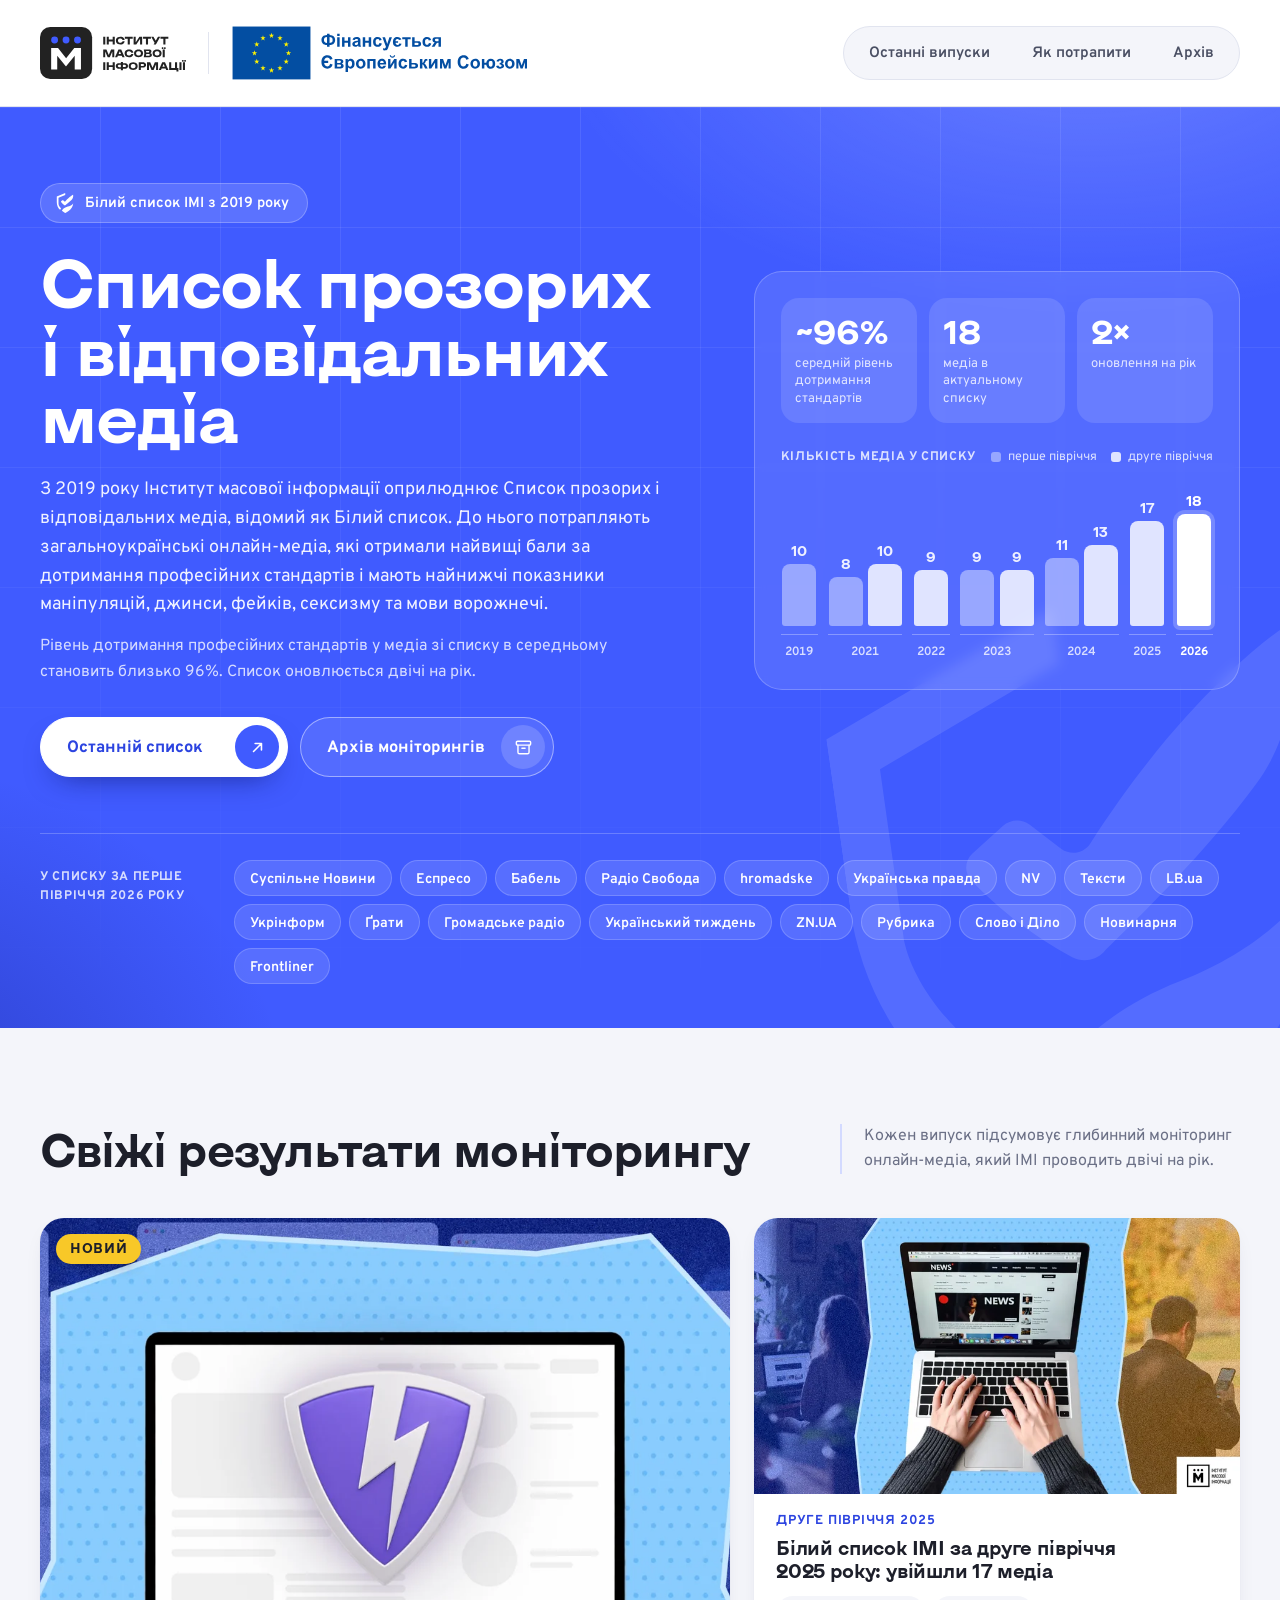
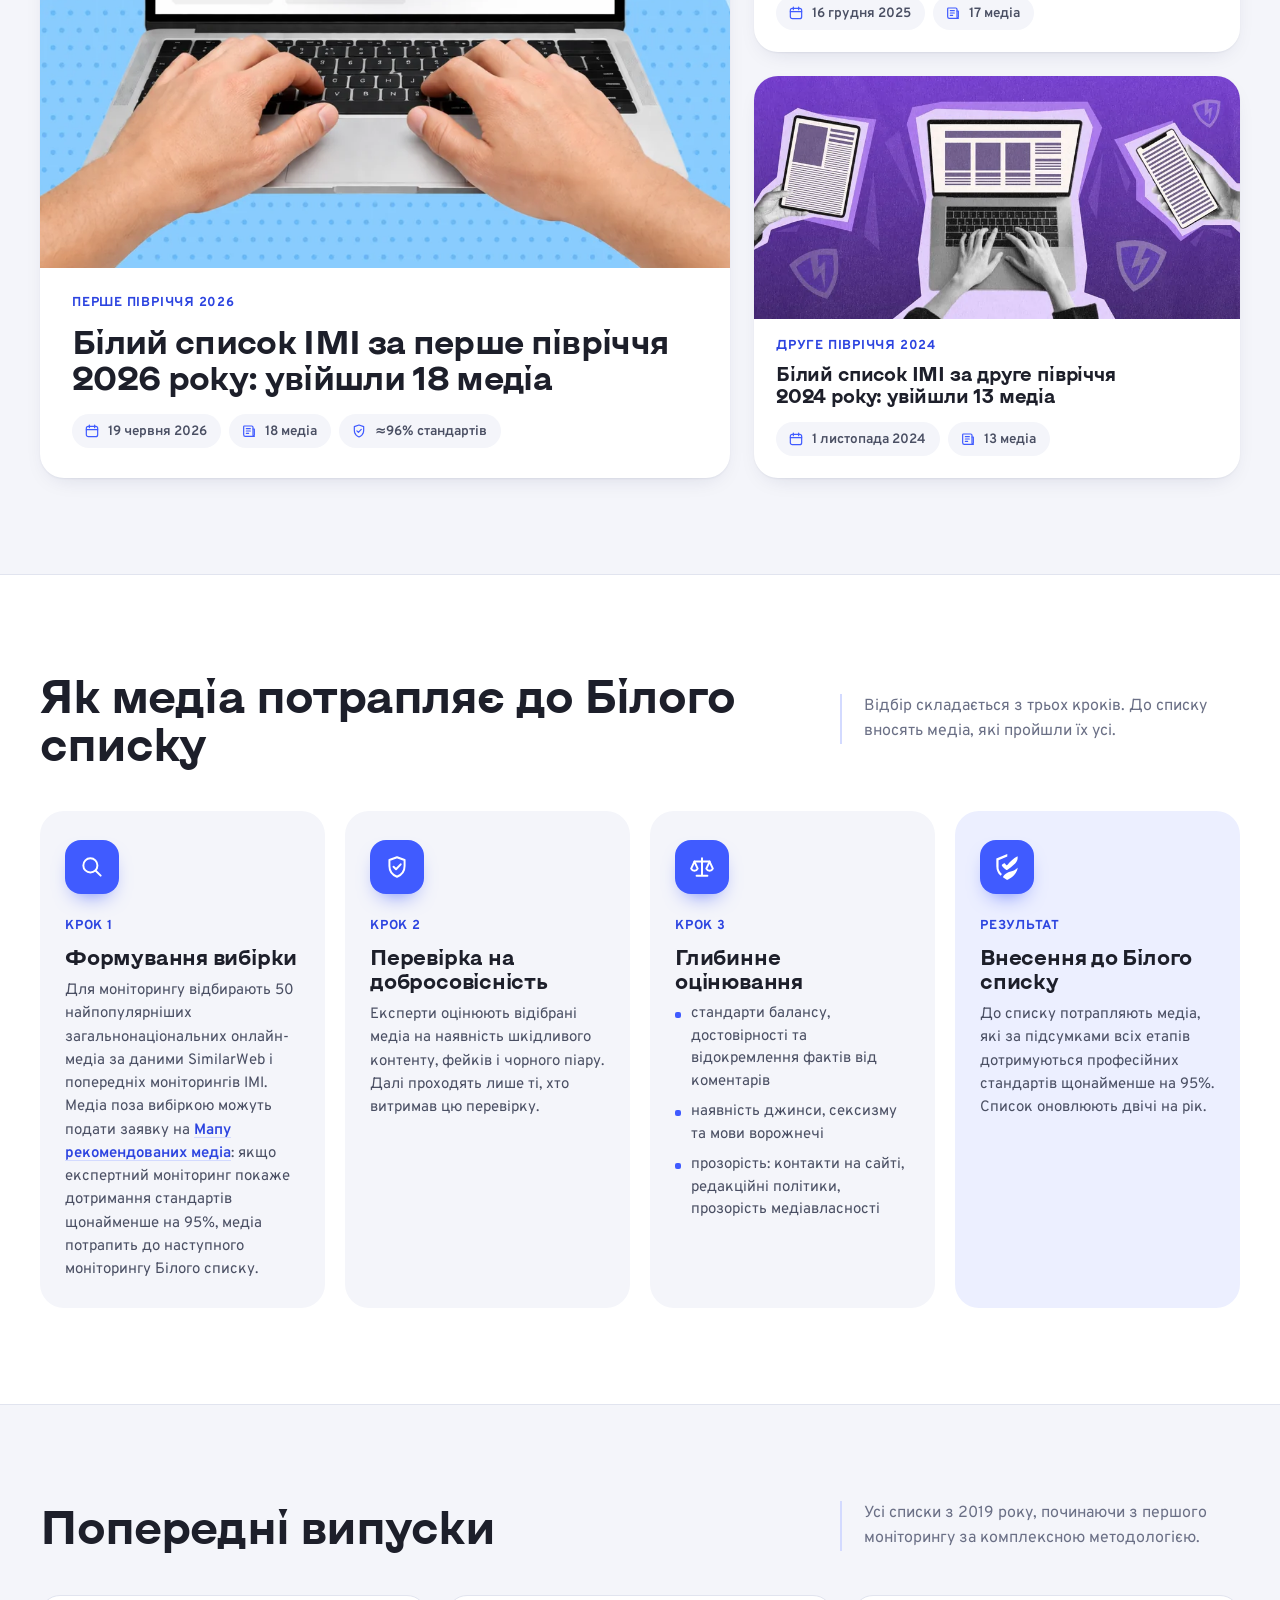
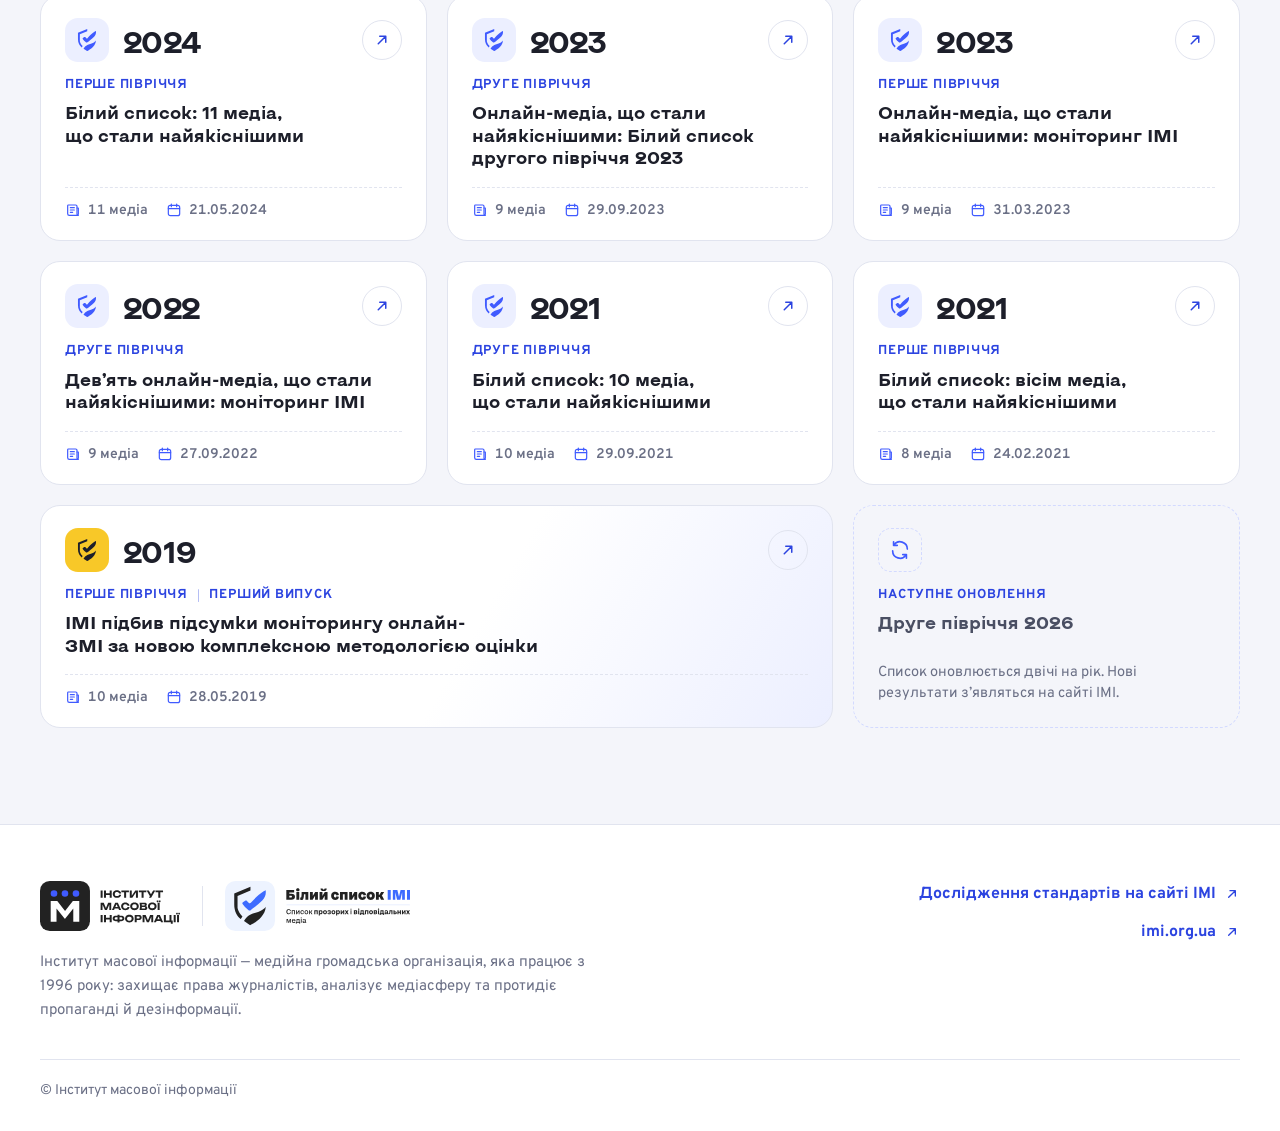
==== index.html @ 8622b0b2 "Розділ «Як медіа потрапляє до Білого списку»: три кроки й внесення до списку, як у статті ІМІ Co-Aut" ====
<!doctype html>
<html lang="uk">
<head>
<meta charset="utf-8">
<meta name="viewport" content="width=device-width, initial-scale=1">
<title>Білий список ІМІ — Список прозорих і відповідальних медіа</title>
<meta name="description" content="Білий список Інституту масової інформації: загальноукраїнські онлайн-медіа з найвищим рівнем дотримання професійних стандартів. Оновлюється двічі на рік, з 2019 року.">
<meta property="og:title" content="Білий список ІМІ — Список прозорих і відповідальних медіа">
<meta property="og:description" content="Онлайн-медіа з найвищим рівнем дотримання професійних стандартів за моніторингами ІМІ. Архів усіх випусків з 2019 року.">
<meta property="og:image" content="https://tomasmikkelson-arch.github.io/white/assets/og-image.jpg?v=3">
<meta property="og:image:width" content="2400">
<meta property="og:image:height" content="1260">
<meta property="og:image:alt" content="Білий список ІМІ — Список прозорих і відповідальних медіа">
<meta property="og:type" content="website">
<meta property="og:url" content="https://tomasmikkelson-arch.github.io/white/">
<meta property="og:site_name" content="Інститут масової інформації">
<meta property="og:locale" content="uk_UA">
<meta name="twitter:card" content="summary_large_image">
<meta name="twitter:image" content="https://tomasmikkelson-arch.github.io/white/assets/og-image.jpg?v=3">
<meta name="theme-color" content="#405BFF">
<link rel="icon" href="assets/wl-icon.svg" type="image/svg+xml">
<link rel="apple-touch-icon" href="assets/apple-touch-icon.png">
<link rel="preload" href="assets/fonts/KyivTypeSans-Bold.woff2" as="font" type="font/woff2" crossorigin>
<link rel="stylesheet" href="assets/style.css?v=202611142150">
</head>
<body>

<!-- ───────── іконки ───────── -->
<svg width="0" height="0" style="position:absolute" aria-hidden="true">
  <symbol id="i-arrow" viewBox="0 0 24 24"><path d="M7 17 17 7M9 7h8v8" fill="none" stroke="currentColor" stroke-width="2" stroke-linecap="round" stroke-linejoin="round"/></symbol>
  <symbol id="i-cal" viewBox="0 0 24 24"><g fill="none" stroke="currentColor" stroke-width="1.8" stroke-linecap="round" stroke-linejoin="round"><rect x="3.5" y="5" width="17" height="15.5" rx="3"/><path d="M3.5 10h17M8 3v4M16 3v4"/></g></symbol>
  <symbol id="i-media" viewBox="0 0 24 24"><g fill="none" stroke="currentColor" stroke-width="1.8" stroke-linecap="round" stroke-linejoin="round"><path d="M5 4.5h11a2 2 0 0 1 2 2V18a2 2 0 0 0 2 2H6.5A2.5 2.5 0 0 1 4 17.5V5.5a1 1 0 0 1 1-1Z"/><path d="M18 9h2v9a2 2 0 0 1-2 2M8 8.5h6M8 12h6M8 15.5h3.5"/></g></symbol>
  <symbol id="i-check" viewBox="0 0 24 24"><g fill="none" stroke="currentColor" stroke-width="1.8" stroke-linecap="round" stroke-linejoin="round"><path d="M12 3 5 5.5V11c0 4.6 2.9 8.3 7 10 4.1-1.7 7-5.4 7-10V5.5L12 3Z"/><path d="m8.8 11.8 2.3 2.3 4.3-4.6"/></g></symbol>
  <symbol id="i-search" viewBox="0 0 24 24"><g fill="none" stroke="currentColor" stroke-width="1.8" stroke-linecap="round" stroke-linejoin="round"><circle cx="10.5" cy="10.5" r="6.5"/><path d="m20 20-4.8-4.8"/></g></symbol>
  <symbol id="i-scale" viewBox="0 0 24 24"><g fill="none" stroke="currentColor" stroke-width="1.8" stroke-linecap="round" stroke-linejoin="round"><path d="M12 4v16M7 20h10M5 7h14M12 4.5 12 7"/><path d="m5 7-3 6.5a3.3 3.3 0 0 0 6 0L5 7ZM19 7l-3 6.5a3.3 3.3 0 0 0 6 0L19 7Z"/></g></symbol>
  <symbol id="i-eye" viewBox="0 0 24 24"><g fill="none" stroke="currentColor" stroke-width="1.8" stroke-linecap="round" stroke-linejoin="round"><path d="M2.5 12S6 5.5 12 5.5 21.5 12 21.5 12 18 18.5 12 18.5 2.5 12 2.5 12Z"/><circle cx="12" cy="12" r="3"/></g></symbol>
  <symbol id="i-refresh" viewBox="0 0 24 24"><g fill="none" stroke="currentColor" stroke-width="1.8" stroke-linecap="round" stroke-linejoin="round"><path d="M20 11a8 8 0 0 0-14.6-4.5M4 13a8 8 0 0 0 14.6 4.5"/><path d="M5 3v4h4M19 21v-4h-4"/></g></symbol>
  <symbol id="i-archive" viewBox="0 0 24 24"><g fill="none" stroke="currentColor" stroke-width="1.8" stroke-linecap="round" stroke-linejoin="round"><rect x="3" y="4" width="18" height="5" rx="1.5"/><path d="M5 9v9a2 2 0 0 0 2 2h10a2 2 0 0 0 2-2V9M10 13h4"/></g></symbol>
  <symbol id="i-wl" viewBox="-51.5 0 575.16 575.16"><g fill="currentColor"><path d="M242.4,0v56.11L49.32,136.44v167.97s-4.23,62.01,73.28,139.52l-24.66,36.64s-39.64-17.44-71.05-85.61C8.75,355.55,0,312.48,0,269.1V99.35L242.4,0Z"/><path d="M472.11,299.47s-40.16,62.71-153.61,89.49c-113.45,26.78-157.98,93.87-172.07,124.17l91.3,62.03s218.88-88.96,234.38-275.69Z"/><path d="M469.57,52.41s-101.96,47.91-221.41,187.18c-7.58,8.84-21.07,9.43-29.53,1.43l-28.35-28.8c-7.29-6.89-18.38-7.79-26.69-2.17l-34.06,22.99c-8.72,5.9-10.98,17.81-4.99,26.46,16.35,23.62,50.11,62.16,89.74,90.55,9.59,6.87,22.56,6.65,31.95-.5,32.81-24.95,112.78-81.66,175.76-146.49,37.45-38.55,56.06-92.11,48.41-145.3-.25-1.77-.53-3.55-.84-5.35Z"/></g></symbol>
  <symbol id="i-flag" viewBox="0 0 24 24"><g fill="none" stroke="currentColor" stroke-width="1.8" stroke-linecap="round" stroke-linejoin="round"><path d="M6.5 20.5v-17M6.5 3.5h11l-2.5 4.25 2.5 4.25h-11"/></g></symbol>
</svg>

<!-- ───────── шапка ───────── -->
<header class="topbar">
  <div class="wrap topbar__in">
    <div class="brand-row">
      <a class="brand" href="https://imi.org.ua/" target="_blank" rel="noopener">
        <img class="logo-imi" src="assets/imi-logo.svg" alt="Інститут масової інформації" width="141" height="50">
      </a>
      <span class="brand__sep" aria-hidden="true"></span>
      <img class="logo-eu" src="assets/eu-logo.svg" alt="Фінансується Європейським Союзом" width="296" height="55">
    </div>
    <nav class="topnav" aria-label="Розділи">
      <span class="topnav__pill" aria-hidden="true"></span>
      <a href="#latest"><span>Останні випуски</span></a>
      <a href="#method"><span>Як потрапити</span></a>
      <a href="#archive"><span>Архів</span></a>
    </nav>
  </div>
</header>

<main>

<!-- ───────── перший екран ───────── -->
<section class="hero">
  <img class="hero__mark" src="assets/wl-mark-white.svg" alt="" aria-hidden="true" width="472" height="575">
  <div class="hero__grid" aria-hidden="true"></div>

  <div class="wrap hero__in">
    <div class="hero__text">
      <p class="eyebrow"><svg><use href="#i-wl"/></svg><span>Білий список ІМІ з 2019 року</span></p>
      <h1>Список прозорих і&nbsp;відповідальних медіа</h1>
      <p class="hero__lead">З 2019 року Інститут масової інформації оприлюднює Список прозорих і відповідальних медіа, відомий як Білий список. До нього потрапляють загальноукраїнські онлайн-медіа, які отримали найвищі бали за дотримання професійних стандартів і мають найнижчі показники маніпуляцій, джинси, фейків, сексизму та мови ворожнечі.</p>
      <p class="hero__lead hero__lead--sm">Рівень дотримання професійних стандартів у медіа зі списку в середньому становить близько 96%. Список оновлюється двічі на рік.</p>
      <div class="hero__cta">
        <a class="btn btn--light" href="#latest"><span>Останній список</span><i class="btn__ico"><svg><use href="#i-arrow"/></svg></i></a>
        <a class="btn btn--ghost" href="#archive"><span>Архів моніторингів</span><i class="btn__ico"><svg><use href="#i-archive"/></svg></i></a>
      </div>
    </div>

    <aside class="stats" aria-label="Білий список у цифрах">
      <div class="stats__row">
        <div class="stat"><b>~96%</b><span>середній рівень дотримання стандартів</span></div>
        <div class="stat"><b>18</b><span>медіа в актуальному списку</span></div>
        <div class="stat"><b>2×</b><span>оновлення на рік</span></div>
      </div>
      <div class="chart">
        <div class="chart__head">
          <p class="chart__cap">Кількість медіа у списку</p>
          <ul class="legend"><li><i class="sw sw--h1"></i>перше півріччя</li><li><i class="sw sw--h2"></i>друге півріччя</li></ul>
        </div>
        <ol class="years">
          <li style="--n:1"><div class="yr__bars"><span class="bar bar--h1" style="--v:10" tabindex="0" aria-label="Перше півріччя 2019: 10 медіа"><b>10</b><i></i><em class="tip">Перше півріччя 2019</em></span></div><span class="yr__l">2019</span></li>
          <li style="--n:2"><div class="yr__bars"><span class="bar bar--h1" style="--v:8" tabindex="0" aria-label="Перше півріччя 2021: 8 медіа"><b>8</b><i></i><em class="tip">Перше півріччя 2021</em></span><span class="bar bar--h2" style="--v:10" tabindex="0" aria-label="Друге півріччя 2021: 10 медіа"><b>10</b><i></i><em class="tip">Друге півріччя 2021</em></span></div><span class="yr__l">2021</span></li>
          <li style="--n:1"><div class="yr__bars"><span class="bar bar--h2" style="--v:9" tabindex="0" aria-label="Друге півріччя 2022: 9 медіа"><b>9</b><i></i><em class="tip">Друге півріччя 2022</em></span></div><span class="yr__l">2022</span></li>
          <li style="--n:2"><div class="yr__bars"><span class="bar bar--h1" style="--v:9" tabindex="0" aria-label="Перше півріччя 2023: 9 медіа"><b>9</b><i></i><em class="tip">Перше півріччя 2023</em></span><span class="bar bar--h2" style="--v:9" tabindex="0" aria-label="Друге півріччя 2023: 9 медіа"><b>9</b><i></i><em class="tip">Друге півріччя 2023</em></span></div><span class="yr__l">2023</span></li>
          <li style="--n:2"><div class="yr__bars"><span class="bar bar--h1" style="--v:11" tabindex="0" aria-label="Перше півріччя 2024: 11 медіа"><b>11</b><i></i><em class="tip">Перше півріччя 2024</em></span><span class="bar bar--h2" style="--v:13" tabindex="0" aria-label="Друге півріччя 2024: 13 медіа"><b>13</b><i></i><em class="tip">Друге півріччя 2024</em></span></div><span class="yr__l">2024</span></li>
          <li style="--n:1"><div class="yr__bars"><span class="bar bar--h2" style="--v:17" tabindex="0" aria-label="Друге півріччя 2025: 17 медіа"><b>17</b><i></i><em class="tip">Друге півріччя 2025</em></span></div><span class="yr__l">2025</span></li>
          <li style="--n:1"><div class="yr__bars"><span class="bar bar--h1 is-now" style="--v:18" tabindex="0" aria-label="Перше півріччя 2026: 18 медіа"><b>18</b><i></i><em class="tip">Перше півріччя 2026</em></span></div><span class="yr__l">2026</span></li>
        </ol>
      </div>
    </aside>
  </div>

  <div class="wrap">
    <div class="roster">
      <p class="roster__cap">У списку за перше півріччя 2026 року</p>
      <ul class="roster__list">
        <li>Суспільне Новини</li><li>Еспресо</li><li>Бабель</li><li>Радіо Свобода</li><li>hromadske</li><li>Українська правда</li><li>NV</li><li>Тексти</li><li>LB.ua</li><li>Укрінформ</li><li>Ґрати</li><li>Громадське радіо</li><li>Український тиждень</li><li>ZN.UA</li><li>Рубрика</li><li>Слово і Діло</li><li>Новинарня</li><li>Frontliner</li>
      </ul>
    </div>
  </div>
</section>

<!-- ───────── останні випуски ───────── -->
<section class="section" id="latest">
  <div class="wrap">
    <div class="sec-head">
      <h2>Свіжі результати моніторингу</h2>
      <p class="sec-head__note">Кожен випуск підсумовує глибинний моніторинг онлайн-медіа, який ІМІ проводить двічі на рік.</p>
    </div>

    <div class="featured">
      <!-- головна картка -->
      <article class="card card--xl reveal">
        <a class="card__cover" href="https://imi.org.ua/monitorings/bilyj-spysok-imi-za-pershe-pivrichchya-2026-roku-uvijshly-18-media" target="_blank" rel="noopener" tabindex="-1" aria-hidden="true">
          <img src="assets/img/cover-2026-1.webp" srcset="assets/img/cover-2026-1-800.webp 800w, assets/img/cover-2026-1.webp 1600w, assets/img/cover-2026-1-2560.webp 2560w" sizes="(max-width: 900px) 100vw, 1020px" alt="" width="1600" height="908" fetchpriority="high">
          <span class="badge badge--new">Новий</span>
          <span class="card__go"><svg><use href="#i-arrow"/></svg></span>
        </a>
        <div class="card__body">
          <p class="card__period">Перше півріччя 2026</p>
          <h3 class="card__title"><a href="https://imi.org.ua/monitorings/bilyj-spysok-imi-za-pershe-pivrichchya-2026-roku-uvijshly-18-media" target="_blank" rel="noopener">Білий список ІМІ за перше півріччя 2026 року: увійшли 18 медіа</a></h3>
          <ul class="meta">
            <li><svg><use href="#i-cal"/></svg><span>19 червня 2026</span></li>
            <li><svg><use href="#i-media"/></svg><span>18 медіа</span></li>
            <li><svg><use href="#i-check"/></svg><span>≈96% стандартів</span></li>
          </ul>
        </div>
      </article>

      <div class="featured__side">
        <article class="card card--md reveal">
          <a class="card__cover" href="https://imi.org.ua/monitorings/bilyj-spysok-imi-za-druge-pivrichchya-2025-roku-uvijshly-17-media" target="_blank" rel="noopener" tabindex="-1" aria-hidden="true">
            <img src="assets/img/cover-2025-2-800.webp" srcset="assets/img/cover-2025-2-800.webp 800w, assets/img/cover-2025-2.webp 1600w" sizes="(max-width: 900px) 100vw, 480px" alt="" width="800" height="454" loading="lazy">
            <span class="card__go"><svg><use href="#i-arrow"/></svg></span>
          </a>
          <div class="card__body">
            <p class="card__period">Друге півріччя 2025</p>
            <h3 class="card__title"><a href="https://imi.org.ua/monitorings/bilyj-spysok-imi-za-druge-pivrichchya-2025-roku-uvijshly-17-media" target="_blank" rel="noopener">Білий список ІМІ за друге півріччя 2025 року: увійшли 17 медіа</a></h3>
            <ul class="meta">
              <li><svg><use href="#i-cal"/></svg><span>16 грудня 2025</span></li>
              <li><svg><use href="#i-media"/></svg><span>17 медіа</span></li>
            </ul>
          </div>
        </article>

        <article class="card card--md reveal">
          <a class="card__cover" href="https://imi.org.ua/monitorings/bilyj-spysok-imi-za-druge-pivrichchya-2024-roku-uvishly-13-media-i64640" target="_blank" rel="noopener" tabindex="-1" aria-hidden="true">
            <img src="assets/img/cover-2024-2-800.webp" srcset="assets/img/cover-2024-2-800.webp 800w, assets/img/cover-2024-2.webp 1400w" sizes="(max-width: 900px) 100vw, 480px" alt="" width="800" height="400" loading="lazy">
            <span class="card__go"><svg><use href="#i-arrow"/></svg></span>
          </a>
          <div class="card__body">
            <p class="card__period">Друге півріччя 2024</p>
            <h3 class="card__title"><a href="https://imi.org.ua/monitorings/bilyj-spysok-imi-za-druge-pivrichchya-2024-roku-uvishly-13-media-i64640" target="_blank" rel="noopener">Білий список ІМІ за друге півріччя 2024 року: увійшли 13 медіа</a></h3>
            <ul class="meta">
              <li><svg><use href="#i-cal"/></svg><span>1 листопада 2024</span></li>
              <li><svg><use href="#i-media"/></svg><span>13 медіа</span></li>
            </ul>
          </div>
        </article>
      </div>
    </div>
  </div>
</section>

<!-- ───────── методологія ───────── -->
<section class="section section--tint" id="method">
  <div class="wrap">
    <div class="sec-head">
      <h2>Як медіа потрапляє до Білого списку</h2>
      <p class="sec-head__note">Відбір складається з трьох кроків. До списку вносять медіа, які пройшли їх усі.</p>
    </div>
    <div class="steps">
      <div class="step reveal">
        <span class="step__ico"><svg><use href="#i-search"/></svg></span>
        <p class="step__n">Крок 1</p>
        <h3>Формування вибірки</h3>
        <p>Для моніторингу відбирають 50 найпопулярніших загальнонаціональних онлайн-медіа за даними SimilarWeb і попередніх моніторингів ІМІ. Медіа поза вибіркою можуть подати заявку на <a href="https://map.detector.media/" target="_blank" rel="noopener">Мапу рекомендованих медіа</a>: якщо експертний моніторинг покаже дотримання стандартів щонайменше на 95%, медіа потрапить до наступного моніторингу Білого списку.</p>
      </div>
      <div class="step reveal">
        <span class="step__ico"><svg><use href="#i-check"/></svg></span>
        <p class="step__n">Крок 2</p>
        <h3>Перевірка на добросовісність</h3>
        <p>Експерти оцінюють відібрані медіа на наявність шкідливого контенту, фейків і чорного піару. Далі проходять лише ті, хто витримав цю перевірку.</p>
      </div>
      <div class="step reveal">
        <span class="step__ico"><svg><use href="#i-scale"/></svg></span>
        <p class="step__n">Крок 3</p>
        <h3>Глибинне оцінювання</h3>
        <ul class="step__list">
          <li>стандарти балансу, достовірності та відокремлення фактів від коментарів</li>
          <li>наявність джинси, сексизму та мови ворожнечі</li>
          <li>прозорість: контакти на сайті, редакційні політики, прозорість медіавласності</li>
        </ul>
      </div>
      <div class="step step--final reveal">
        <span class="step__ico"><svg><use href="#i-wl"/></svg></span>
        <p class="step__n">Результат</p>
        <h3>Внесення до Білого списку</h3>
        <p>До списку потрапляють медіа, які за підсумками всіх етапів дотримуються професійних стандартів щонайменше на 95%. Список оновлюють двічі на рік.</p>
      </div>
    </div>
  </div>
</section>

<!-- ───────── архів ───────── -->
<section class="section" id="archive">
  <div class="wrap">
    <div class="sec-head">
      <h2>Попередні випуски</h2>
      <p class="sec-head__note">Усі списки з 2019 року, починаючи з першого моніторингу за комплексною методологією.</p>
    </div>

    <div class="archive">
      <a class="tile reveal" href="https://imi.org.ua/monitorings/bilyj-spysok-11-media-shho-staly-najyakisnishymy-i61483" target="_blank" rel="noopener">
        <span class="tile__top"><span class="tile__ico"><svg><use href="#i-wl"/></svg></span><span class="tile__year">2024</span><span class="tile__go"><svg><use href="#i-arrow"/></svg></span></span>
        <span class="tile__period">Перше півріччя</span>
        <span class="tile__title">Білий список: 11 медіа, що стали найякіснішими</span>
        <span class="tile__meta"><span><svg><use href="#i-media"/></svg><span class="t">11 медіа</span></span><span><svg><use href="#i-cal"/></svg><span class="t">21.05.2024</span></span></span>
      </a>
      <a class="tile reveal" href="https://imi.org.ua/monitorings/onlajn-media-shho-staly-najyakisnishymy-bilyj-spysok-drugogo-pivrichchya-2023-i55817" target="_blank" rel="noopener">
        <span class="tile__top"><span class="tile__ico"><svg><use href="#i-wl"/></svg></span><span class="tile__year">2023</span><span class="tile__go"><svg><use href="#i-arrow"/></svg></span></span>
        <span class="tile__period">Друге півріччя</span>
        <span class="tile__title">Онлайн-медіа, що стали найякіснішими: Білий список другого півріччя 2023</span>
        <span class="tile__meta"><span><svg><use href="#i-media"/></svg><span class="t">9 медіа</span></span><span><svg><use href="#i-cal"/></svg><span class="t">29.09.2023</span></span></span>
      </a>
      <a class="tile reveal" href="https://imi.org.ua/monitorings/onlajn-media-shho-staly-najyakisnishymy-monitoryng-imi-i51820" target="_blank" rel="noopener">
        <span class="tile__top"><span class="tile__ico"><svg><use href="#i-wl"/></svg></span><span class="tile__year">2023</span><span class="tile__go"><svg><use href="#i-arrow"/></svg></span></span>
        <span class="tile__period">Перше півріччя</span>
        <span class="tile__title">Онлайн-медіа, що стали найякіснішими: моніторинг ІМІ</span>
        <span class="tile__meta"><span><svg><use href="#i-media"/></svg><span class="t">9 медіа</span></span><span><svg><use href="#i-cal"/></svg><span class="t">31.03.2023</span></span></span>
      </a>
      <a class="tile reveal" href="https://imi.org.ua/monitorings/dev-yat-onlajn-media-shho-staly-najyakisnishymy-monitoryng-imi-i47998" target="_blank" rel="noopener">
        <span class="tile__top"><span class="tile__ico"><svg><use href="#i-wl"/></svg></span><span class="tile__year">2022</span><span class="tile__go"><svg><use href="#i-arrow"/></svg></span></span>
        <span class="tile__period">Друге півріччя</span>
        <span class="tile__title">Дев’ять онлайн-медіа, що стали найякіснішими: моніторинг ІМІ</span>
        <span class="tile__meta"><span><svg><use href="#i-media"/></svg><span class="t">9 медіа</span></span><span><svg><use href="#i-cal"/></svg><span class="t">27.09.2022</span></span></span>
      </a>
      <a class="tile reveal" href="https://imi.org.ua/monitorings/bilyj-spysok-10-media-shho-staly-najyakisnishymy-i41541" target="_blank" rel="noopener">
        <span class="tile__top"><span class="tile__ico"><svg><use href="#i-wl"/></svg></span><span class="tile__year">2021</span><span class="tile__go"><svg><use href="#i-arrow"/></svg></span></span>
        <span class="tile__period">Друге півріччя</span>
        <span class="tile__title">Білий список: 10 медіа, що стали найякіснішими</span>
        <span class="tile__meta"><span><svg><use href="#i-media"/></svg><span class="t">10 медіа</span></span><span><svg><use href="#i-cal"/></svg><span class="t">29.09.2021</span></span></span>
      </a>
      <a class="tile reveal" href="https://imi.org.ua/news/bilyj-spysok-visim-media-shho-staly-najyakisnishymy-i37769" target="_blank" rel="noopener">
        <span class="tile__top"><span class="tile__ico"><svg><use href="#i-wl"/></svg></span><span class="tile__year">2021</span><span class="tile__go"><svg><use href="#i-arrow"/></svg></span></span>
        <span class="tile__period">Перше півріччя</span>
        <span class="tile__title">Білий список: вісім медіа, що стали найякіснішими</span>
        <span class="tile__meta"><span><svg><use href="#i-media"/></svg><span class="t">8 медіа</span></span><span><svg><use href="#i-cal"/></svg><span class="t">24.02.2021</span></span></span>
      </a>
      <a class="tile tile--wide reveal" href="https://imi.org.ua/monitorings/imi-pidbyv-pidsumky-monitoryngu-onlajn-zmi-za-novoyu-kompleksnoyu-metodologiyeyu-otsinky-i65012" target="_blank" rel="noopener">
        <span class="tile__top"><span class="tile__ico tile__ico--first"><svg><use href="#i-wl"/></svg></span><span class="tile__year">2019</span><span class="tile__go"><svg><use href="#i-arrow"/></svg></span></span>
        <span class="tile__period">Перше півріччя<i class="sep" aria-hidden="true"></i>Перший випуск</span>
        <span class="tile__title">ІМІ підбив підсумки моніторингу онлайн-ЗМІ за новою комплексною методологією оцінки</span>
        <span class="tile__meta"><span><svg><use href="#i-media"/></svg><span class="t">10 медіа</span></span><span><svg><use href="#i-cal"/></svg><span class="t">28.05.2019</span></span></span>
      </a>
      <div class="tile tile--next reveal">
        <span class="tile__top"><span class="tile__ico"><svg><use href="#i-refresh"/></svg></span></span>
        <span class="tile__period">Наступне оновлення</span>
        <span class="tile__title">Друге півріччя 2026</span>
        <span class="tile__note">Список оновлюється двічі на рік. Нові результати з’являться на сайті ІМІ.</span>
      </div>
    </div>
  </div>
</section>

</main>

<!-- ───────── підвал ───────── -->
<footer class="footer">
  <div class="wrap footer__in">
    <div class="footer__brand">
      <div class="footer__logos">
        <img src="assets/imi-logo.svg" alt="Інститут масової інформації" width="141" height="50">
        <span class="footer__sep" aria-hidden="true"></span>
        <img src="assets/wl-logo-full.svg" alt="Білий список ІМІ. Список прозорих і відповідальних медіа" width="185" height="50">
      </div>
      <p>Інститут масової інформації — медійна громадська організація, яка працює з 1996 року: захищає права журналістів, аналізує медіасферу та протидіє пропаганді й дезінформації.</p>
    </div>
    <div class="footer__links">
      <a href="https://imi.org.ua/doslidzhennya-standartiv" target="_blank" rel="noopener"><span>Дослідження стандартів на сайті ІМІ</span><svg><use href="#i-arrow"/></svg></a>
      <a href="https://imi.org.ua/" target="_blank" rel="noopener"><span>imi.org.ua</span><svg><use href="#i-arrow"/></svg></a>
    </div>
  </div>
  <div class="wrap footer__bottom">© Інститут масової інформації</div>
</footer>

<script src="assets/app.js?v=202611142150" defer></script>
</body>
</html>
---- assets/style.css ----
@font-face { font-family: "KyivType Sans"; src: url("fonts/KyivTypeSans-Medium.woff2") format("woff2"); font-weight: 500; font-style: normal; font-display: swap; }
@font-face { font-family: "KyivType Sans"; src: url("fonts/KyivTypeSans-Bold.woff2") format("woff2"); font-weight: 700; font-style: normal; font-display: swap; }

@font-face { font-family: "Overpass"; src: url("fonts/overpass-cyrillic-400-normal.woff2") format("woff2"); font-weight: 400; font-display: swap; unicode-range: U+0301,U+0400-045F,U+0490-0491,U+04B0-04B1,U+2116; }
@font-face { font-family: "Overpass"; src: url("fonts/overpass-latin-400-normal.woff2") format("woff2"); font-weight: 400; font-display: swap; unicode-range: U+0000-00FF,U+0131,U+0152-0153,U+02BB-02BC,U+02C6,U+02DA,U+02DC,U+0304,U+0308,U+0329,U+2000-206F,U+20AC,U+2122,U+2191,U+2193,U+2212,U+2215,U+FEFF,U+FFFD; }
@font-face { font-family: "Overpass"; src: url("fonts/overpass-cyrillic-500-normal.woff2") format("woff2"); font-weight: 500; font-display: swap; unicode-range: U+0301,U+0400-045F,U+0490-0491,U+04B0-04B1,U+2116; }
@font-face { font-family: "Overpass"; src: url("fonts/overpass-latin-500-normal.woff2") format("woff2"); font-weight: 500; font-display: swap; unicode-range: U+0000-00FF,U+0131,U+0152-0153,U+02BB-02BC,U+02C6,U+02DA,U+02DC,U+0304,U+0308,U+0329,U+2000-206F,U+20AC,U+2122,U+2191,U+2193,U+2212,U+2215,U+FEFF,U+FFFD; }
@font-face { font-family: "Overpass"; src: url("fonts/overpass-cyrillic-600-normal.woff2") format("woff2"); font-weight: 600; font-display: swap; unicode-range: U+0301,U+0400-045F,U+0490-0491,U+04B0-04B1,U+2116; }
@font-face { font-family: "Overpass"; src: url("fonts/overpass-latin-600-normal.woff2") format("woff2"); font-weight: 600; font-display: swap; unicode-range: U+0000-00FF,U+0131,U+0152-0153,U+02BB-02BC,U+02C6,U+02DA,U+02DC,U+0304,U+0308,U+0329,U+2000-206F,U+20AC,U+2122,U+2191,U+2193,U+2212,U+2215,U+FEFF,U+FFFD; }
@font-face { font-family: "Overpass"; src: url("fonts/overpass-cyrillic-700-normal.woff2") format("woff2"); font-weight: 700; font-display: swap; unicode-range: U+0301,U+0400-045F,U+0490-0491,U+04B0-04B1,U+2116; }
@font-face { font-family: "Overpass"; src: url("fonts/overpass-latin-700-normal.woff2") format("woff2"); font-weight: 700; font-display: swap; unicode-range: U+0000-00FF,U+0131,U+0152-0153,U+02BB-02BC,U+02C6,U+02DA,U+02DC,U+0304,U+0308,U+0329,U+2000-206F,U+20AC,U+2122,U+2191,U+2193,U+2212,U+2215,U+FEFF,U+FFFD; }


:root {
  --blue: #405BFF;
  --blue-ink: #2C44E0;
  --blue-deep: #1F33B8;
  --blue-30: #D3DAFF;
  --blue-10: #ECEFFF;
  --ink: #1D1F2A;
  --ink-2: #4A4F63;
  --muted: #6B7086;
  --line: #E1E4EF;
  --paper: #F4F5FA;
  --card: #FFFFFF;
  --yellow: #F8C828;
  --display: "KyivType Sans", "Overpass", "Segoe UI", sans-serif;
  --text: "Overpass", "Segoe UI", system-ui, sans-serif;
  --r: 24px;
  --shadow: 0 1px 2px rgba(20, 28, 80, .06), 0 8px 24px -12px rgba(20, 28, 80, .18);
  --shadow-hi: 0 2px 4px rgba(20, 28, 80, .06), 0 24px 48px -16px rgba(40, 60, 200, .32);
  --ease: cubic-bezier(.2, .7, .2, 1);
  /* У Overpass цифри й великі літери сидять трохи вище центру рядка.
     Цей зсув опускає текст, щоб він стояв точно по центру іконки та плашки. */
  --nudge: .09em;
  --header: 106px;
}

* { box-sizing: border-box; }
html { scroll-behavior: smooth; scroll-padding-top: calc(var(--header) + 12px); }
html, body { margin: 0; }
body { background: var(--paper); color: var(--ink); font: 400 16px/1.6 var(--text); -webkit-font-smoothing: antialiased; text-rendering: optimizeLegibility; }
img { display: block; max-width: 100%; }
a { color: inherit; }
svg { width: 1em; height: 1em; flex: none; }
p { text-wrap: pretty; }
:focus-visible { outline: 3px solid var(--yellow); outline-offset: 3px; border-radius: 8px; }
h1, h2, h3 { font-family: var(--display); font-weight: 700; margin: 0; letter-spacing: -.01em; }

.wrap { width: min(1200px, calc(100% - 40px)); margin: 0 auto; }

/* текст поруч з іконкою — оптично по центру */
.t { display: inline-block; transform: translateY(var(--nudge)); }

/* ───────── шапка ───────── */
.topbar { position: sticky; top: 0; z-index: 40; background: rgba(255,255,255,.97); border-bottom: 1px solid var(--line); transition: box-shadow .25s; }
.topbar.is-scrolled { box-shadow: 0 10px 30px -22px rgba(20,28,80,.55); }
.topbar__in { display: flex; align-items: center; gap: 22px; height: var(--header); }
/* логотипи ІМІ та ЄС однакової висоти: чорний квадрат ІМІ = синій прапор ЄС.
   У SVG прапора є біла рамка (~3% зверху й знизу), тому сам файл трохи вищий і з від'ємним відступом. */
.brand-row { --logo-h: 52px; display: flex; align-items: center; gap: 22px; flex-wrap: nowrap; min-width: 0; }
.brand { display: block; flex: 0 0 auto; text-decoration: none; }
.logo-imi { height: var(--logo-h); width: auto; display: block; }
.logo-eu { height: calc(var(--logo-h) * 200.28 / 189.07); margin-block: calc(var(--logo-h) * -0.03); width: auto; display: block; flex: 0 0 auto; }
.brand__sep { flex: 0 0 1px; width: 1px; height: calc(var(--logo-h) * .8); background: var(--line); }

.topnav { position: relative; margin-left: auto; display: flex; align-items: center; gap: 2px; padding: 5px; border-radius: 99px; background: var(--paper); border: 1px solid var(--line); }
.topnav a { position: relative; z-index: 1; display: inline-flex; align-items: center; height: 42px; padding: 0 20px; border-radius: 99px; text-decoration: none; font-weight: 600; font-size: 15px; color: var(--ink-2); transition: color .25s; }
.topnav a span { transform: translateY(var(--nudge)); }
.topnav a:hover, .topnav a.is-active { color: var(--blue-ink); }
.topnav__pill { position: absolute; z-index: 0; top: 5px; left: 0; height: 42px; width: 0; border-radius: 99px; background: #fff; box-shadow: 0 1px 2px rgba(20,28,80,.08), 0 6px 16px -8px rgba(40,60,200,.45); opacity: 0; transition: transform .35s var(--ease), width .35s var(--ease), opacity .2s; }
.topnav__pill.is-on { opacity: 1; }

/* ───────── перший екран ───────── */
.hero { position: relative; overflow: hidden; background: var(--blue); color: #fff; padding: 76px 0 44px; isolation: isolate; }
.hero::before { content: ""; position: absolute; inset: 0; z-index: -2; background:
  radial-gradient(900px 500px at 85% -10%, rgba(255,255,255,.22), transparent 60%),
  radial-gradient(700px 600px at -10% 110%, rgba(20,30,140,.45), transparent 60%); }
.hero__grid { position: absolute; inset: 0; z-index: -1; pointer-events: none;
  background-image: linear-gradient(rgba(255,255,255,.09) 1px, transparent 1px), linear-gradient(90deg, rgba(255,255,255,.09) 1px, transparent 1px);
  background-size: 120px 120px; background-position: center top;
  -webkit-mask-image: linear-gradient(180deg, #000 0%, rgba(0,0,0,.4) 60%, transparent 100%); mask-image: linear-gradient(180deg, #000 0%, rgba(0,0,0,.4) 60%, transparent 100%); }
.hero__mark { position: absolute; z-index: -1; width: 470px; height: auto; right: -40px; bottom: -150px; opacity: .1; transform: rotate(-8deg); pointer-events: none; }
.hero__in { display: grid; grid-template-columns: minmax(0, 1.15fr) minmax(0, .85fr); gap: 56px; align-items: center; }

.eyebrow { display: inline-flex; align-items: center; gap: 10px; height: 40px; margin: 0 0 24px; padding: 0 18px 0 14px; border-radius: 99px; background: rgba(255,255,255,.14); border: 1px solid rgba(255,255,255,.24); font-weight: 600; font-size: 14.5px; line-height: 1; }
.eyebrow svg { font-size: 20px; }
.eyebrow span { transform: translateY(var(--nudge)); }

.hero h1 { font-size: clamp(40px, 5.4vw, 72px); line-height: .98; letter-spacing: -.025em; margin-bottom: 26px; text-wrap: balance; }
.hero__lead { font-size: 18px; line-height: 1.6; margin: 0 0 14px; max-width: 620px; color: rgba(255,255,255,.92); }
.hero__lead--sm { font-size: 16px; color: rgba(255,255,255,.78); }
.hero__cta { display: flex; flex-wrap: wrap; gap: 12px; margin-top: 32px; }

/* кнопки: однакова висота, однакова рамка, іконка в колі праворуч */
.btn { display: inline-flex; align-items: center; justify-content: space-between; gap: 16px; height: 60px; min-width: 248px; padding: 0 8px 0 26px; border-radius: 99px; border: 1.5px solid transparent; text-decoration: none; font-weight: 700; font-size: 16.5px; line-height: 1; transition: transform .25s var(--ease), background .25s, box-shadow .25s, color .25s, border-color .25s; }
.btn span { transform: translateY(var(--nudge)); }
.btn__ico { display: grid; place-items: center; width: 44px; height: 44px; border-radius: 50%; font-size: 19px; font-style: normal; transition: transform .35s var(--ease), background .25s, color .25s; }
.btn:hover { transform: translateY(-2px); }
.btn:active { transform: translateY(0) scale(.985); }
.btn--light { background: #fff; color: var(--blue-ink); border-color: #fff; box-shadow: 0 14px 30px -16px rgba(10,20,100,.7); }
.btn--light .btn__ico { background: var(--blue); color: #fff; }
.btn--light:hover .btn__ico { transform: rotate(45deg); }
.btn--ghost { background: rgba(255,255,255,.1); color: #fff; border-color: rgba(255,255,255,.45); }
.btn--ghost .btn__ico { background: rgba(255,255,255,.16); color: #fff; }
.btn--ghost:hover { background: rgba(255,255,255,.18); border-color: #fff; }
.btn--ghost:hover .btn__ico { background: #fff; color: var(--blue-ink); }

/* цифри + графік */
.stats { background: rgba(255,255,255,.1); border: 1px solid rgba(255,255,255,.22); border-radius: 28px; padding: 26px; -webkit-backdrop-filter: blur(6px); backdrop-filter: blur(6px); }
.stats__row { display: grid; grid-template-columns: repeat(3, 1fr); gap: 12px; }
.stat { background: rgba(255,255,255,.12); border-radius: 18px; padding: 16px 14px 14px; }
.stat b { display: block; font: 700 34px/1 var(--display); letter-spacing: -.02em; margin-bottom: 8px; }
.stat span { display: block; font-size: 13px; line-height: 1.35; color: rgba(255,255,255,.8); }

.chart { margin-top: 24px; }
.chart__head { display: flex; justify-content: space-between; align-items: center; gap: 12px; flex-wrap: wrap; margin-bottom: 18px; }
.chart__cap { margin: 0; font-size: 12.5px; font-weight: 700; letter-spacing: .05em; text-transform: uppercase; color: rgba(255,255,255,.8); }
.legend { list-style: none; margin: 0; padding: 0; display: flex; gap: 14px; font-size: 12.5px; color: rgba(255,255,255,.8); }
.legend li { display: inline-flex; align-items: center; gap: 7px; }
.sw { width: 10px; height: 10px; border-radius: 3px; }
.sw--h1 { background: rgba(255,255,255,.4); }
.sw--h2 { background: rgba(255,255,255,.82); }

.years { list-style: none; margin: 0; padding: 0; display: flex; gap: 10px; align-items: stretch; height: 178px; }
.years li { flex: var(--n) 1 0; display: flex; flex-direction: column; min-width: 0; }
.yr__bars { flex: 1; display: flex; align-items: flex-end; gap: 4px; padding-bottom: 8px; border-bottom: 1px solid rgba(255,255,255,.3); }
.yr__l { padding-top: 8px; text-align: center; font-size: 12px; font-weight: 600; color: rgba(255,255,255,.78); font-variant-numeric: tabular-nums; }
.years li:last-child .yr__l { color: #fff; font-weight: 700; }
.bar { position: relative; flex: 1; display: flex; flex-direction: column; align-items: center; justify-content: flex-end; gap: 6px; height: 100%; outline: none; cursor: default; }
.bar b { font: 700 14px/1 var(--display); color: rgba(255,255,255,.9); }
.bar i { display: block; width: 100%; max-width: 34px; height: calc(var(--v) / 18 * var(--bh, 112px)); border-radius: 8px 8px 3px 3px; transform-origin: bottom; transition: transform 1s var(--ease), filter .2s; }
.bar--h1 i { background: rgba(255,255,255,.4); }
.bar--h2 i { background: rgba(255,255,255,.82); }
.bar.is-now i { background: #fff; box-shadow: 0 0 0 4px rgba(255,255,255,.2); }
.bar.is-now b { color: #fff; }
.bar:hover i, .bar:focus-visible i { filter: brightness(1.15); }
.tip { position: absolute; bottom: calc(var(--v) / 18 * var(--bh, 112px) + 4px); left: 50%; transform: translate(-50%, 4px); white-space: nowrap; padding: 6px 10px; border-radius: 8px; background: #fff; color: var(--blue-ink); font: 600 12px/1 var(--text); font-style: normal; box-shadow: 0 8px 20px -10px rgba(10,20,100,.6); opacity: 0; pointer-events: none; transition: opacity .2s, transform .2s var(--ease); }
.bar:hover .tip, .bar:focus-visible .tip { opacity: 1; transform: translate(-50%, 0); }
.bar b { transition: opacity .2s; }
.bar:hover b, .bar:focus-visible b { opacity: 0; }
.years li:first-child .tip { left: 0; transform: translate(0, 4px); }
.years li:first-child .bar:hover .tip { transform: translate(0, 0); }
.years li:last-child .tip { left: auto; right: 0; transform: translate(0, 4px); }
.years li:last-child .bar:hover .tip { transform: translate(0, 0); }
.js .bar i { transform: scaleY(0); }
.js .stats.is-in .bar i { transform: scaleY(1); transition-delay: calc(var(--d, 0) * 1ms); }

/* поточний склад */
.roster { margin-top: 56px; padding-top: 26px; border-top: 1px solid rgba(255,255,255,.22); display: flex; gap: 24px; align-items: flex-start; }
.roster__cap { margin: 8px 0 0; flex: none; width: 170px; font-size: 12.5px; font-weight: 700; letter-spacing: .05em; text-transform: uppercase; color: rgba(255,255,255,.8); line-height: 1.45; }
.roster__list { list-style: none; margin: 0; padding: 0; display: flex; flex-wrap: wrap; gap: 8px; }
.roster__list li { display: inline-flex; align-items: center; height: 36px; padding: 0 15px; border-radius: 99px; background: rgba(255,255,255,.12); border: 1px solid rgba(255,255,255,.18); font-size: 14px; font-weight: 600; line-height: 1; padding-top: calc(var(--nudge) * 2); transition: background .15s, color .15s; }
.roster__list li:hover { background: #fff; color: var(--blue-ink); }

/* ───────── секції ───────── */
.section { padding: 96px 0; }
.section--tint { background: #fff; border-block: 1px solid var(--line); }
.sec-head { display: grid; grid-template-columns: minmax(0, 1fr) minmax(0, 400px); align-items: center; gap: 48px; margin-bottom: 44px; }
.sec-head h2 { font-size: clamp(30px, 3.6vw, 46px); line-height: 1.05; letter-spacing: -.02em; }
.sec-head__note { margin: 0; color: var(--muted); font-size: 16px; line-height: 1.55; padding-left: 22px; border-left: 2px solid var(--blue-30); }

/* ───────── картки з обкладинками ───────── */
.featured { display: grid; grid-template-columns: minmax(0, 1.42fr) minmax(0, 1fr); gap: 24px; }
.featured__side { display: grid; grid-template-rows: auto auto; align-content: start; gap: 24px; }
/* рамка при наведенні — тінню зовні картки, щоб обкладинка не «вилазила» за білий блок */
.card { position: relative; isolation: isolate; display: flex; flex-direction: column; background: var(--card); border-radius: var(--r); overflow: hidden; box-shadow: 0 0 0 0 transparent, var(--shadow); transition: transform .35s var(--ease), box-shadow .35s var(--ease); }
.card:hover { transform: translateY(-4px); box-shadow: 0 0 0 2px var(--blue-30), var(--shadow-hi); }
.card__cover { position: relative; display: block; overflow: hidden; background: var(--blue-10); transform: translateZ(0); }
.card__cover img { width: 100%; height: 100%; object-fit: cover; transition: transform .8s var(--ease); }
.card:hover .card__cover img { transform: scale(1.05); }
.card__cover::after { content: ""; position: absolute; inset: 0; background: linear-gradient(180deg, transparent 50%, rgba(16,24,90,.3)); opacity: 0; transition: opacity .35s; }
.card:hover .card__cover::after { opacity: 1; }
.card__go { position: absolute; z-index: 2; right: 16px; top: 16px; width: 48px; height: 48px; border-radius: 50%; display: grid; place-items: center; background: #fff; color: var(--blue-ink); font-size: 22px; box-shadow: 0 8px 20px -8px rgba(10,20,100,.5); transform: scale(.85); opacity: 0; transition: transform .35s var(--ease), opacity .25s, background .2s, color .2s; }
.card:hover .card__go { transform: scale(1) rotate(45deg); opacity: 1; background: var(--blue); color: #fff; }
.badge { position: absolute; left: 16px; top: 16px; display: inline-flex; align-items: center; height: 30px; padding: 0 14px; border-radius: 99px; font: 700 13px/1 var(--display); letter-spacing: .05em; text-transform: uppercase; }
.badge--new { background: var(--yellow); color: var(--ink); box-shadow: 0 6px 16px -8px rgba(0,0,0,.4); }

.card__body { padding: 22px 26px 24px; display: flex; flex-direction: column; gap: 10px; }
.card__period { margin: 0; color: var(--blue-ink); font-weight: 700; font-size: 13px; letter-spacing: .06em; text-transform: uppercase; line-height: 1.2; }
.card__title { font-size: 22px; line-height: 1.18; text-wrap: balance; }
.card__title a { text-decoration: none; transition: color .3s var(--ease); }
.card:hover .card__title a { color: var(--blue-ink); }
.card__title a::after { content: ""; position: absolute; inset: 0; z-index: 1; }
.card__lead { margin: 0; color: var(--ink-2); font-size: 16px; }

.card--xl .card__cover { flex: 1 1 auto; min-height: 320px; }
.card--xl .card__body { padding: 28px 32px 30px; gap: 12px; }
.card--xl .card__title { font-size: clamp(26px, 2.6vw, 36px); line-height: 1.08; letter-spacing: -.02em; }
.card--md .card__cover { flex: none; }
.card--md .card__cover img { height: auto; }
.card--md .card__body { padding: 20px 22px 22px; gap: 8px; }
.card--md .card__title { font-size: 19px; }

.meta { list-style: none; margin: 6px 0 0; padding: 0; display: flex; flex-wrap: wrap; gap: 8px; }
.meta li { display: inline-flex; align-items: center; gap: 8px; height: 34px; padding: 0 14px 0 12px; border-radius: 99px; background: var(--paper); color: var(--ink-2); font-size: 13.5px; font-weight: 600; line-height: 1; }
.meta svg { font-size: 16px; color: var(--blue); }
.meta li span { transform: translateY(var(--nudge)); }

/* ───────── етапи ───────── */
.steps { display: grid; grid-template-columns: repeat(4, 1fr); gap: 20px; }
.step { position: relative; padding: 28px 24px 26px; border-radius: var(--r); background: var(--paper); border: 1px solid transparent; transition: border-color .25s, background .25s, transform .3s var(--ease), box-shadow .3s; }
.step:hover { background: #fff; border-color: var(--blue-30); box-shadow: var(--shadow); }
.step__ico { display: grid; place-items: center; width: 54px; height: 54px; border-radius: 16px; background: var(--blue); color: #fff; font-size: 26px; margin-bottom: 22px; box-shadow: 0 10px 22px -12px var(--blue); transition: transform .35s var(--ease), box-shadow .35s var(--ease); }
.step:hover .step__ico { transform: scale(1.1); box-shadow: 0 14px 26px -12px var(--blue); }
.step__n { margin: 0 0 8px; color: var(--blue-ink); font-weight: 700; font-size: 13px; letter-spacing: .06em; text-transform: uppercase; }
.step h3 { font-size: 21px; line-height: 1.15; margin-bottom: 10px; }
.step p:last-child { margin: 0; color: var(--ink-2); font-size: 15px; line-height: 1.55; }
.step p a { color: var(--blue-ink); font-weight: 600; text-decoration: underline; text-decoration-color: var(--blue-30); text-underline-offset: 3px; transition: text-decoration-color .2s; }
.step p a:hover { text-decoration-color: currentColor; }
.step__list { margin: 0; padding: 0; list-style: none; display: grid; gap: 8px; color: var(--ink-2); font-size: 15px; line-height: 1.5; }
.step__list li { position: relative; padding-left: 16px; }
.step__list li::before { content: ""; position: absolute; left: 0; top: .6em; width: 6px; height: 6px; border-radius: 2px; background: var(--blue); }
.step--final { background: var(--blue-10); }
.step--final:hover { background: #fff; }

/* ───────── архів ───────── */
.archive { display: grid; grid-template-columns: repeat(3, 1fr); gap: 20px; }
.tile { position: relative; display: flex; flex-direction: column; gap: 8px; padding: 22px 24px; border-radius: 20px; background: #fff; border: 1px solid var(--line); text-decoration: none; color: var(--ink); transition: transform .3s var(--ease), box-shadow .3s var(--ease), border-color .25s; }
a.tile:hover { border-color: var(--blue-30); box-shadow: var(--shadow-hi); }
.tile__top { display: flex; align-items: center; gap: 14px; margin-bottom: 8px; }
.tile__ico { display: grid; place-items: center; width: 44px; height: 44px; border-radius: 13px; background: var(--blue-10); color: var(--blue); font-size: 22px; transition: background .25s, color .25s; }
a.tile:hover .tile__ico { background: var(--blue); color: #fff; }
.tile__year { font: 700 30px/1 var(--display); letter-spacing: -.02em; transform: translateY(.04em); }
.tile__go { margin-left: auto; display: grid; place-items: center; width: 40px; height: 40px; border-radius: 50%; border: 1px solid var(--line); color: var(--blue-ink); font-size: 18px; transition: transform .35s var(--ease), background .2s, color .2s, border-color .2s; }
a.tile:hover .tile__go { background: var(--blue); border-color: var(--blue); color: #fff; transform: rotate(45deg); }
.tile__period { display: inline-flex; align-items: center; gap: 10px; color: var(--blue-ink); font-weight: 700; font-size: 13px; letter-spacing: .06em; text-transform: uppercase; line-height: 1.2; }
.sep { display: inline-block; width: 1.5px; height: 13px; background: currentColor; opacity: .35; border-radius: 1px; }
.tile__title { font: 700 18px/1.25 var(--display); text-wrap: balance; flex: 1; transition: color .25s; }
a.tile:hover .tile__title { color: var(--blue-ink); }
.tile__meta { display: flex; flex-wrap: wrap; gap: 18px; margin-top: 10px; padding-top: 14px; border-top: 1px dashed var(--line); color: var(--muted); font-size: 14px; font-weight: 600; line-height: 1; font-variant-numeric: tabular-nums; }
.tile__meta > span { display: inline-flex; align-items: center; gap: 7px; }
.tile__meta svg { color: var(--blue); font-size: 16px; }
.tile__meta .t { transform: translateY(var(--nudge)); }
.tile--wide { grid-column: span 2; background: linear-gradient(120deg, #fff 55%, var(--blue-10)); }
.tile__ico--first { background: var(--yellow); color: var(--ink); }
a.tile:hover .tile__ico--first { background: var(--ink); color: var(--yellow); }
.tile--next { background: transparent; border: 1.5px dashed var(--blue-30); color: var(--ink-2); }
.tile--next .tile__ico { background: transparent; border: 1.5px dashed var(--blue-30); }
.tile__note { color: var(--muted); font-size: 14.5px; line-height: 1.5; }

/* ───────── підвал ───────── */
.footer { background: #fff; border-top: 1px solid var(--line); padding: 56px 0 28px; }
.footer__in { display: flex; justify-content: space-between; gap: 40px; align-items: flex-start; }
.footer__brand { max-width: 560px; }
.footer__logos { display: flex; align-items: center; gap: 22px; margin-bottom: 20px; flex-wrap: nowrap; }
.footer__logos img { height: 50px; width: auto; display: block; flex: 0 0 auto; }
.footer__sep { flex: 0 0 1px; width: 1px; height: 40px; background: var(--line); }
.footer__brand p { margin: 0; color: var(--muted); font-size: 15px; }
.footer__links { display: flex; flex-direction: column; gap: 12px; align-items: flex-end; }
.footer__links a { display: inline-flex; align-items: center; gap: 8px; color: var(--blue-ink); font-weight: 700; text-decoration: none; transition: gap .25s var(--ease); }
.footer__links a span { transform: translateY(var(--nudge)); }
.footer__links a:hover { gap: 12px; }
.footer__bottom { margin-top: 36px; padding-top: 20px; border-top: 1px solid var(--line); color: var(--muted); font-size: 14px; }

/* ───────── поява при прокрутці ───────── */
.js .reveal { opacity: 0; transform: translateY(18px); transition: opacity .7s var(--ease), transform .7s var(--ease), box-shadow .35s var(--ease), border-color .25s, background .25s; }
.js .reveal.is-in { opacity: 1; transform: none; }
.js .reveal.is-in:hover { transform: translateY(-4px); }

/* ───────── адаптив ───────── */
@media (max-width: 1080px) {
  .hero__in { grid-template-columns: 1fr; gap: 40px; }
  .stats { max-width: 640px; }
  .steps { grid-template-columns: repeat(2, 1fr); }
}
@media (max-width: 900px) {
  :root { --header: 80px; }
  .brand-row { --logo-h: 44px; }
  .topnav { display: none; }
  .featured { grid-template-columns: 1fr; }
  .featured__side { grid-template-rows: none; grid-template-columns: 1fr 1fr; }
  /* на планшеті й телефоні обкладинки показуємо повністю, без обрізання */
  .card--xl .card__cover, .card--md .card__cover { flex: none; aspect-ratio: auto; min-height: 0; }
  .card__cover img { height: auto; }
  .archive { grid-template-columns: repeat(2, 1fr); }
  .sec-head { grid-template-columns: 1fr; gap: 16px; }
  .roster { flex-direction: column; gap: 14px; }
  .roster__cap { margin: 0; width: auto; }
  .footer__in { flex-direction: column; }
  .footer__links { align-items: flex-start; }
}
@media (max-width: 640px) {
  :root { --header: 72px; }
  .brand-row { --logo-h: min(38px, calc((100vw - 64px) / 8.5)); gap: clamp(10px, 3vw, 16px); }
  .wrap { width: calc(100% - 32px); }
  .topbar__in { gap: 14px; }
  .hero { padding: 48px 0 32px; }
  .hero__lead { font-size: 17px; }
  .hero__cta { flex-direction: column; }
  .btn { width: 100%; }
  .stats { padding: 18px; border-radius: 22px; }
  .stat b { font-size: 26px; }
  .stat span { font-size: 12px; }
  .legend { gap: 10px; font-size: 11.5px; }
  .years { gap: 6px; height: 160px; --bh: 92px; }
  .yr__l { font-size: 10.5px; }
  .bar b { font-size: 12px; }
  .section { padding: 64px 0; }
  .featured__side { grid-template-columns: 1fr; }
  .card--xl .card__body { padding: 22px; }
  .steps, .archive { grid-template-columns: 1fr; }
  .tile--wide { grid-column: auto; }
  .card__go { opacity: 1; transform: scale(.9); }
}
@media (prefers-reduced-motion: reduce) {
  html { scroll-behavior: auto; }
  *, *::before, *::after { transition-duration: .01ms !important; animation-duration: .01ms !important; }
  .js .reveal { opacity: 1; transform: none; }
  .js .bar i { transform: none; }
}
/* на сенсорних екранах обкладинка не збільшується при дотику, щоб краї не обрізались */
@media (hover: none) {
  .card:hover .card__cover img { transform: none; }
}
@media (max-width: 640px) {
  .footer__logos { gap: 14px; }
  .footer__logos img { height: min(44px, calc((100vw - 32px - 15px) / 6.5)); }
  .hero__mark { width: 300px; bottom: -110px; right: -60px; }
}
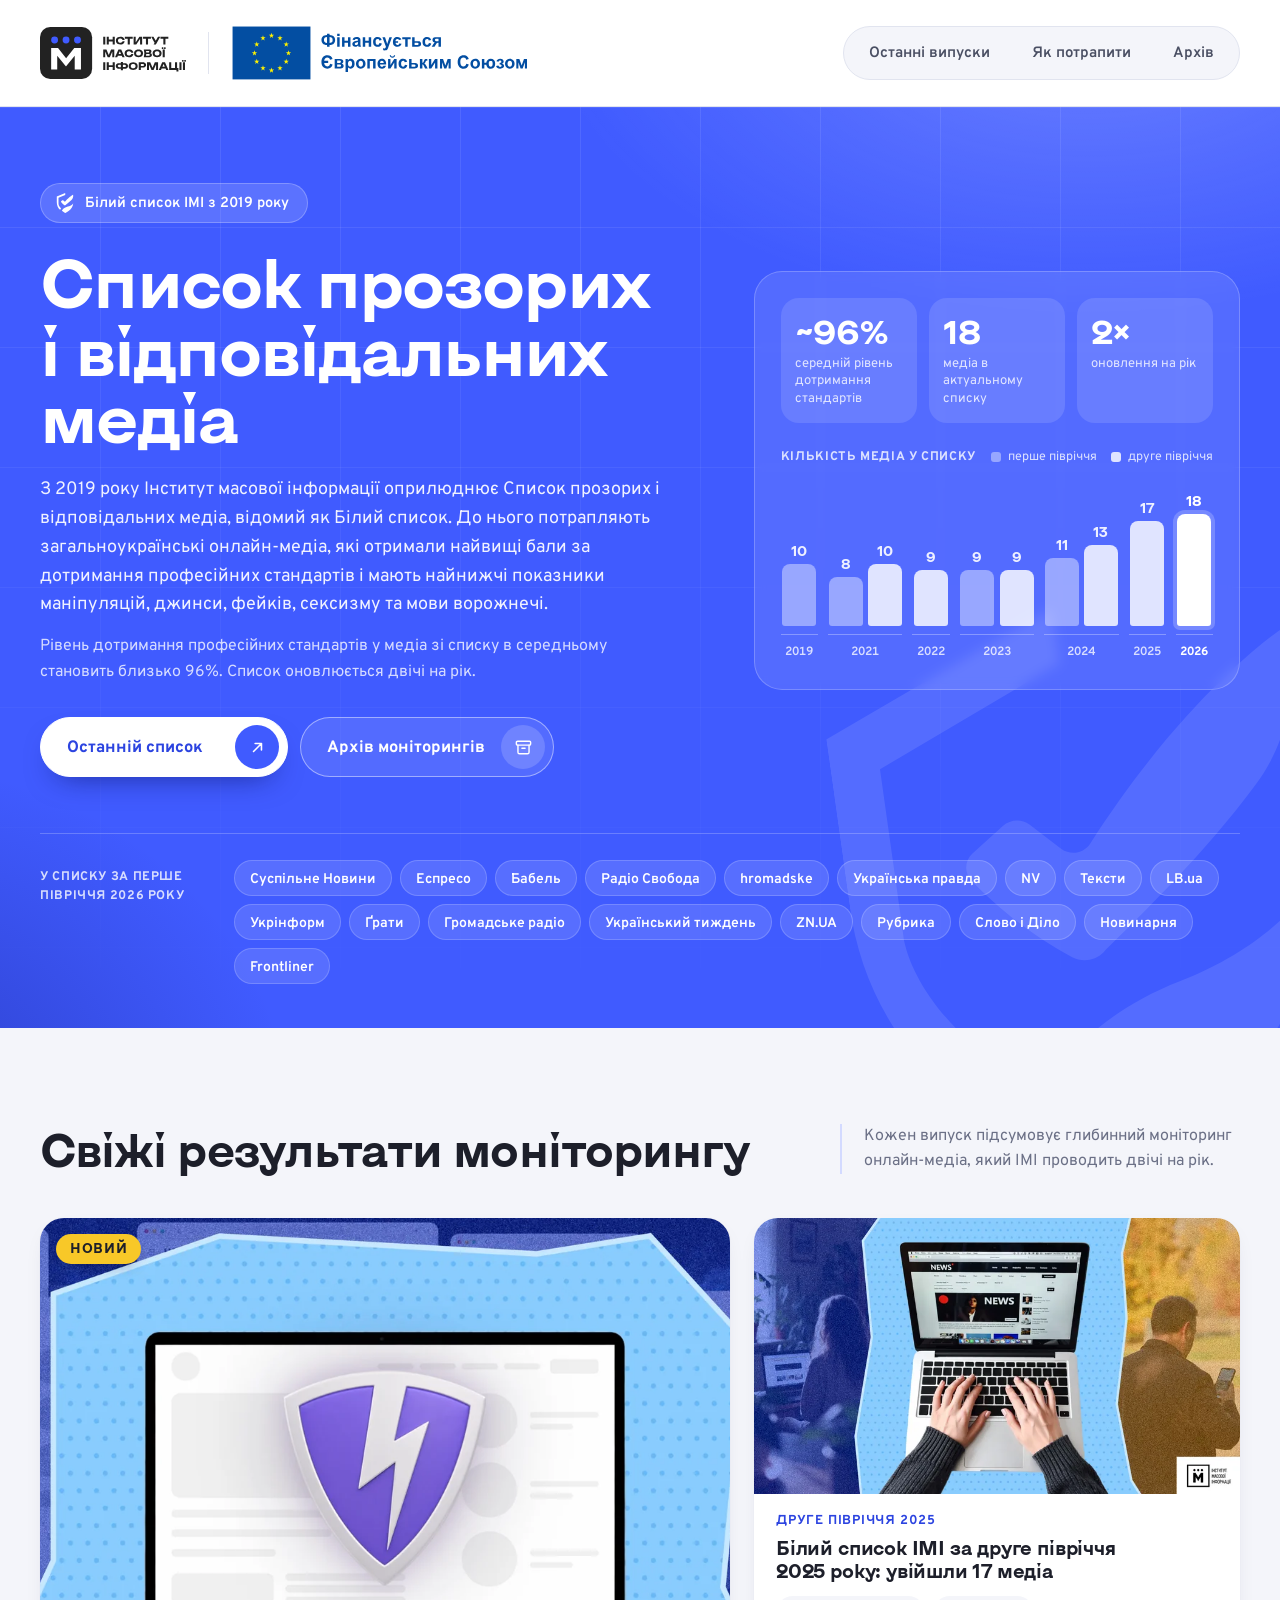
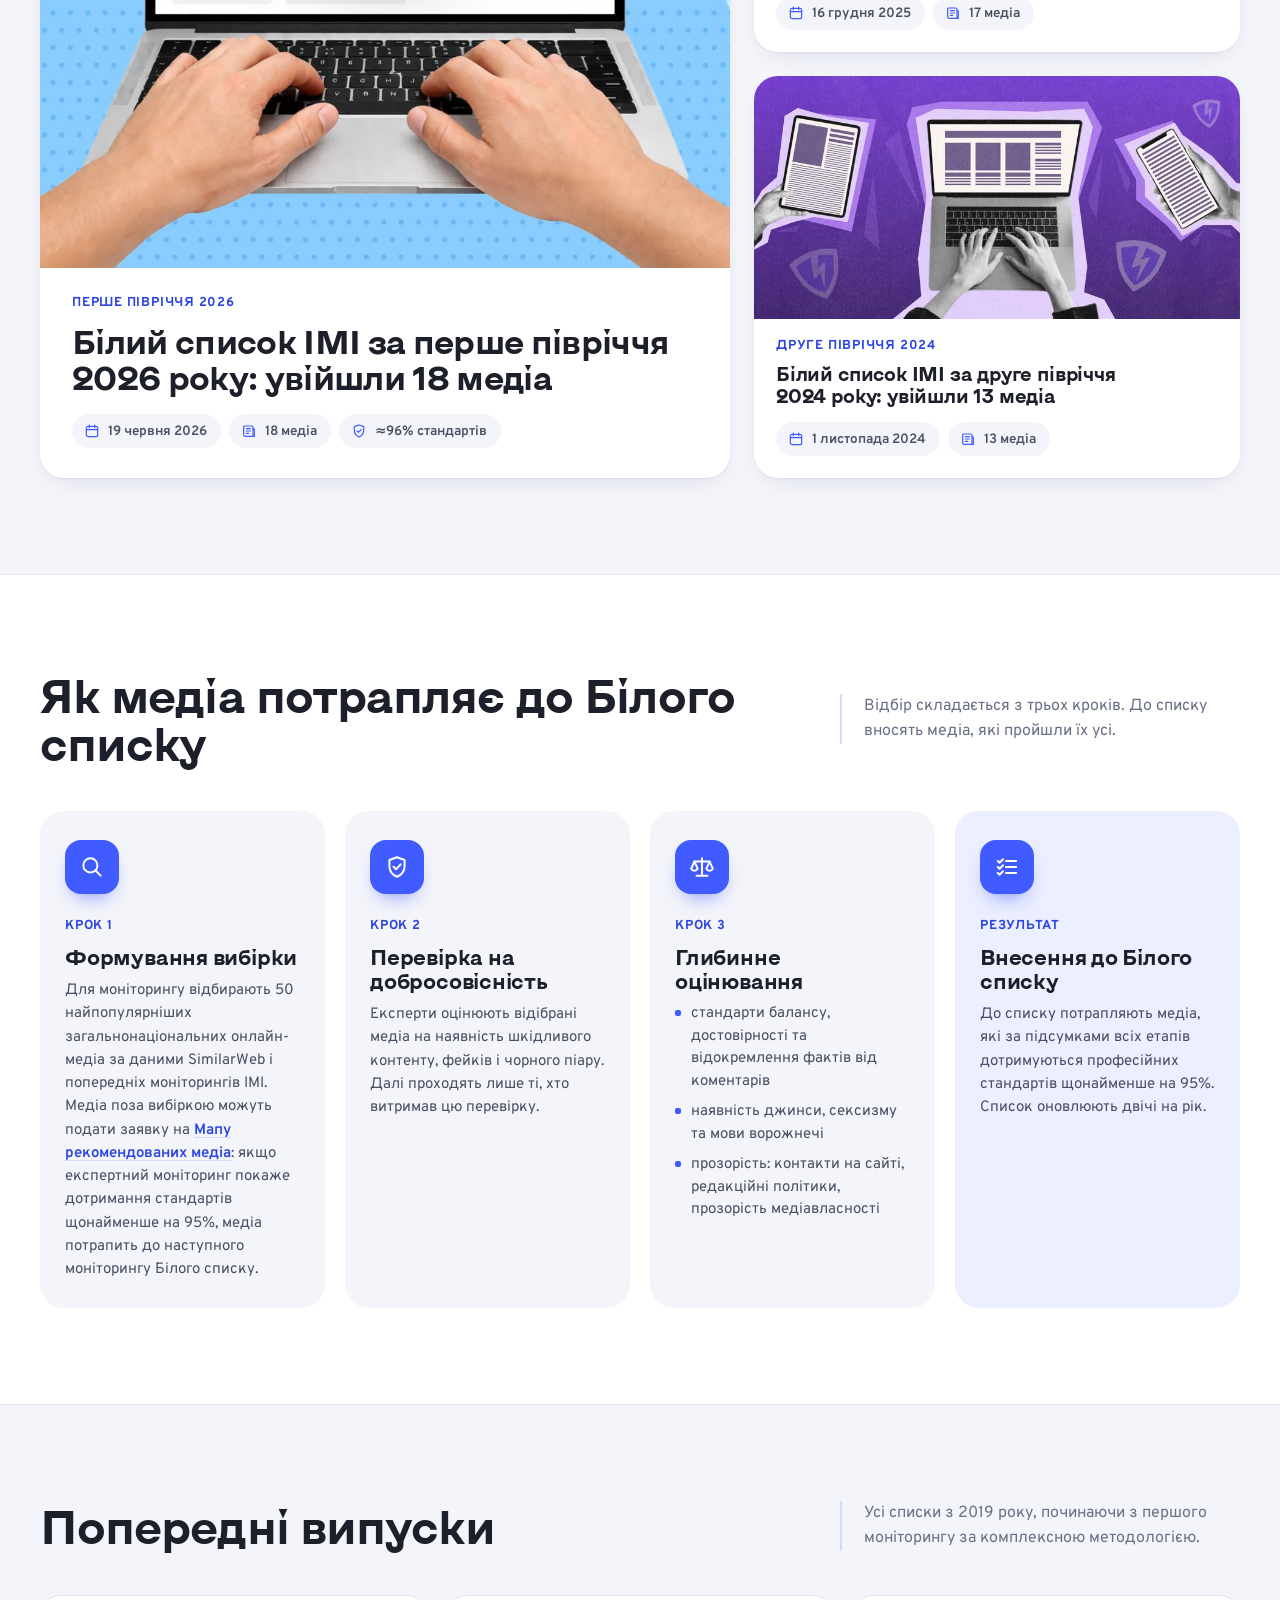
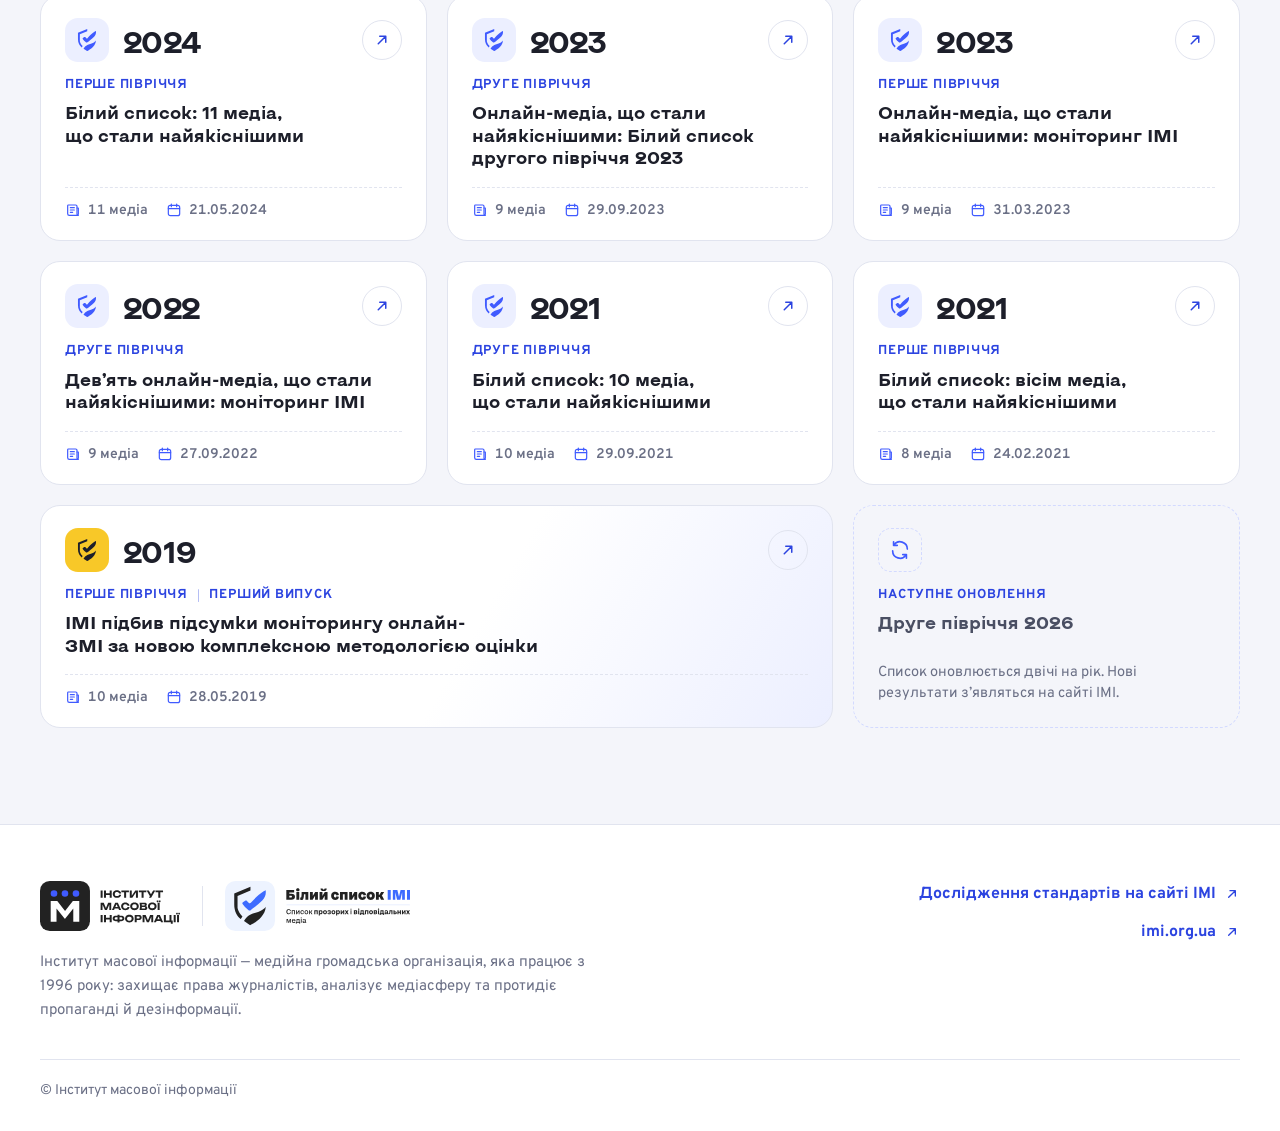
==== commit 4c58e0cc: "Кроки: маркери списку на рівні першого рядка, іконка «Результат» у стилі інших кроків Co-Authored-By" ====
--- a/index.html
+++ b/index.html
@@ -21,7 +21,7 @@
 <link rel="icon" href="assets/wl-icon.svg" type="image/svg+xml">
 <link rel="apple-touch-icon" href="assets/apple-touch-icon.png">
 <link rel="preload" href="assets/fonts/KyivTypeSans-Bold.woff2" as="font" type="font/woff2" crossorigin>
-<link rel="stylesheet" href="assets/style.css?v=202611142150">
+<link rel="stylesheet" href="assets/style.css?v=202611142154">
 </head>
 <body>
 
@@ -37,6 +37,7 @@
   <symbol id="i-refresh" viewBox="0 0 24 24"><g fill="none" stroke="currentColor" stroke-width="1.8" stroke-linecap="round" stroke-linejoin="round"><path d="M20 11a8 8 0 0 0-14.6-4.5M4 13a8 8 0 0 0 14.6 4.5"/><path d="M5 3v4h4M19 21v-4h-4"/></g></symbol>
   <symbol id="i-archive" viewBox="0 0 24 24"><g fill="none" stroke="currentColor" stroke-width="1.8" stroke-linecap="round" stroke-linejoin="round"><rect x="3" y="4" width="18" height="5" rx="1.5"/><path d="M5 9v9a2 2 0 0 0 2 2h10a2 2 0 0 0 2-2V9M10 13h4"/></g></symbol>
   <symbol id="i-wl" viewBox="-51.5 0 575.16 575.16"><g fill="currentColor"><path d="M242.4,0v56.11L49.32,136.44v167.97s-4.23,62.01,73.28,139.52l-24.66,36.64s-39.64-17.44-71.05-85.61C8.75,355.55,0,312.48,0,269.1V99.35L242.4,0Z"/><path d="M472.11,299.47s-40.16,62.71-153.61,89.49c-113.45,26.78-157.98,93.87-172.07,124.17l91.3,62.03s218.88-88.96,234.38-275.69Z"/><path d="M469.57,52.41s-101.96,47.91-221.41,187.18c-7.58,8.84-21.07,9.43-29.53,1.43l-28.35-28.8c-7.29-6.89-18.38-7.79-26.69-2.17l-34.06,22.99c-8.72,5.9-10.98,17.81-4.99,26.46,16.35,23.62,50.11,62.16,89.74,90.55,9.59,6.87,22.56,6.65,31.95-.5,32.81-24.95,112.78-81.66,175.76-146.49,37.45-38.55,56.06-92.11,48.41-145.3-.25-1.77-.53-3.55-.84-5.35Z"/></g></symbol>
+  <symbol id="i-listcheck" viewBox="0 0 24 24"><g fill="none" stroke="currentColor" stroke-width="1.8" stroke-linecap="round" stroke-linejoin="round"><path d="M11 6.5h9.5M11 12h9.5M11 17.5h9.5"/><path d="m3.5 6.5 1.6 1.6L8.3 4.9M3.5 12l1.6 1.6 3.2-3.2M3.5 17.5l1.6 1.6 3.2-3.2"/></g></symbol>
   <symbol id="i-flag" viewBox="0 0 24 24"><g fill="none" stroke="currentColor" stroke-width="1.8" stroke-linecap="round" stroke-linejoin="round"><path d="M6.5 20.5v-17M6.5 3.5h11l-2.5 4.25 2.5 4.25h-11"/></g></symbol>
 </svg>
 
@@ -205,7 +206,7 @@
         </ul>
       </div>
       <div class="step step--final reveal">
-        <span class="step__ico"><svg><use href="#i-wl"/></svg></span>
+        <span class="step__ico"><svg><use href="#i-listcheck"/></svg></span>
         <p class="step__n">Результат</p>
         <h3>Внесення до Білого списку</h3>
         <p>До списку потрапляють медіа, які за підсумками всіх етапів дотримуються професійних стандартів щонайменше на 95%. Список оновлюють двічі на рік.</p>
@@ -296,6 +297,6 @@
   <div class="wrap footer__bottom">© Інститут масової інформації</div>
 </footer>
 
-<script src="assets/app.js?v=202611142150" defer></script>
+<script src="assets/app.js?v=202611142154" defer></script>
 </body>
 </html>
--- a/assets/style.css
+++ b/assets/style.css
@@ -210,7 +210,7 @@
 .step p a:hover { text-decoration-color: currentColor; }
 .step__list { margin: 0; padding: 0; list-style: none; display: grid; gap: 8px; color: var(--ink-2); font-size: 15px; line-height: 1.5; }
 .step__list li { position: relative; padding-left: 16px; }
-.step__list li::before { content: ""; position: absolute; left: 0; top: .6em; width: 6px; height: 6px; border-radius: 2px; background: var(--blue); }
+.step__list li::before { content: ""; position: absolute; left: 0; top: .47em; width: 6px; height: 6px; border-radius: 2px; background: var(--blue); }
 .step--final { background: var(--blue-10); }
 .step--final:hover { background: #fff; }
 
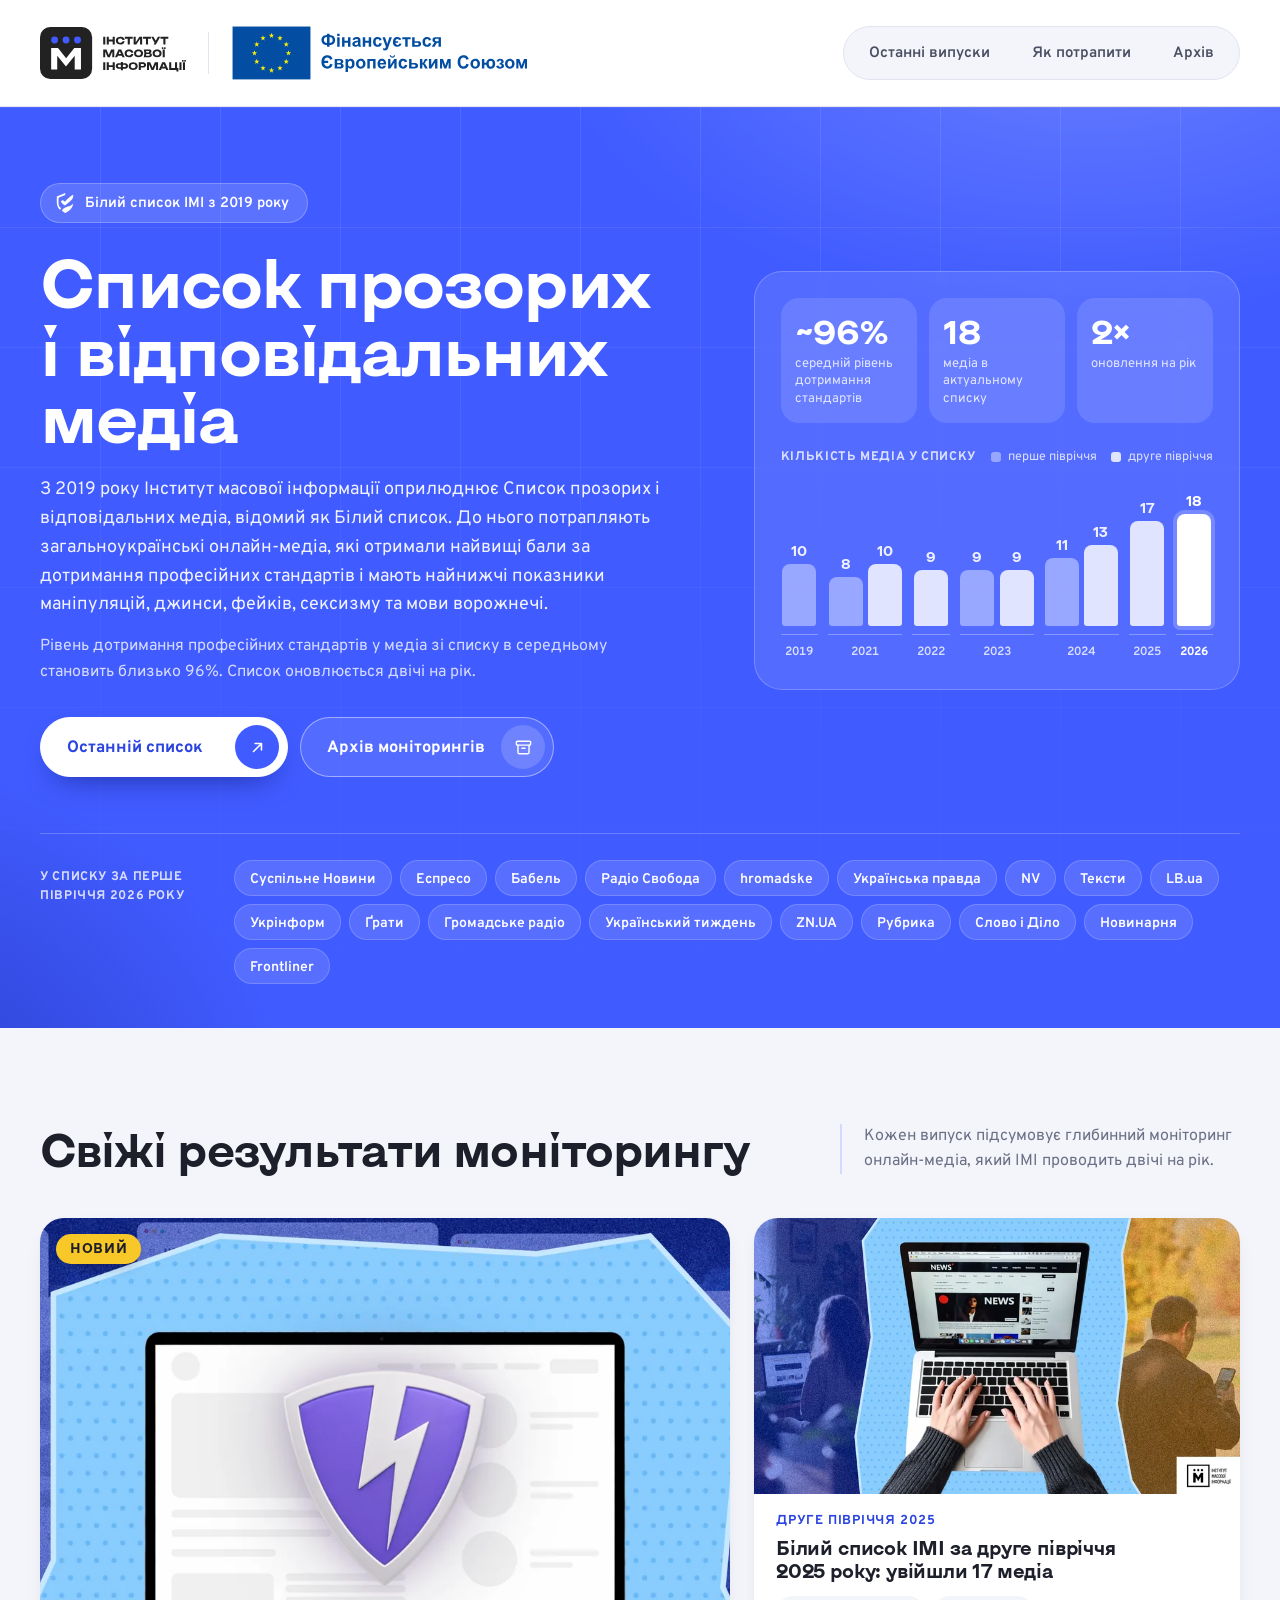
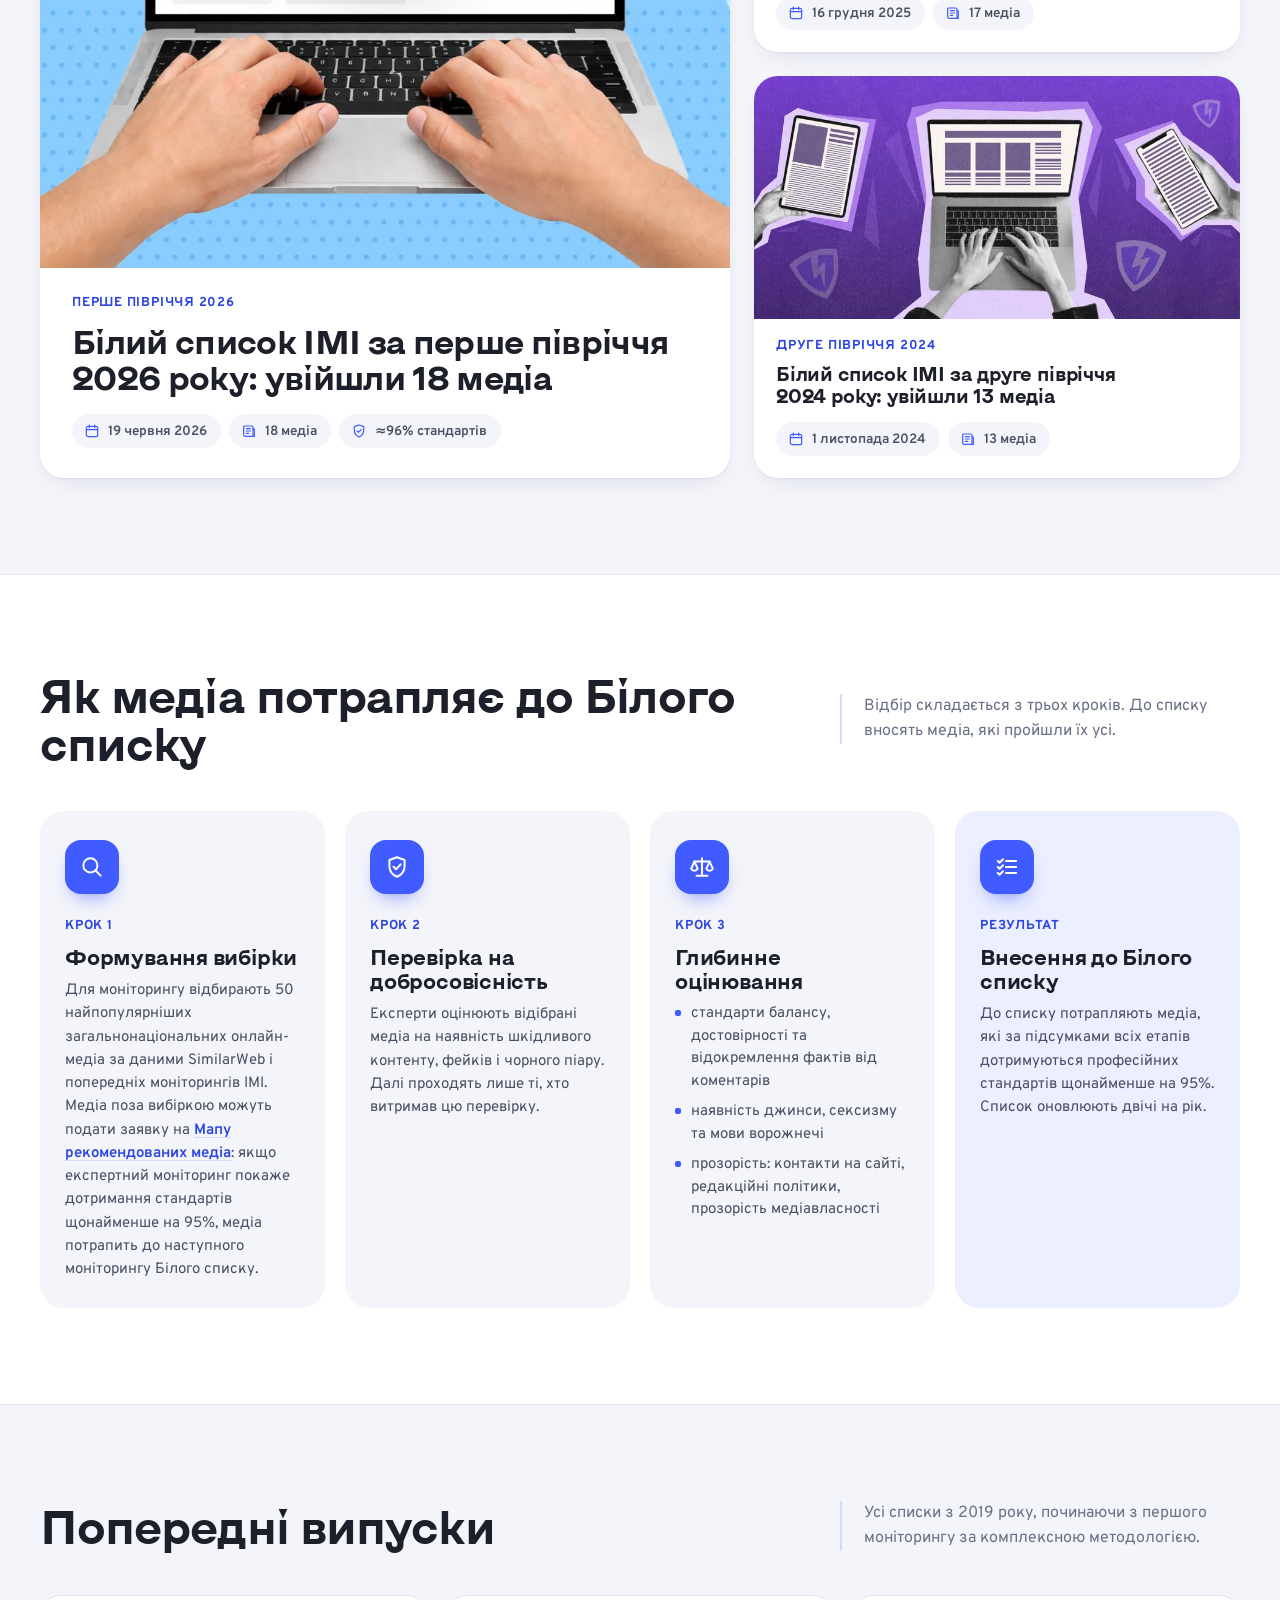
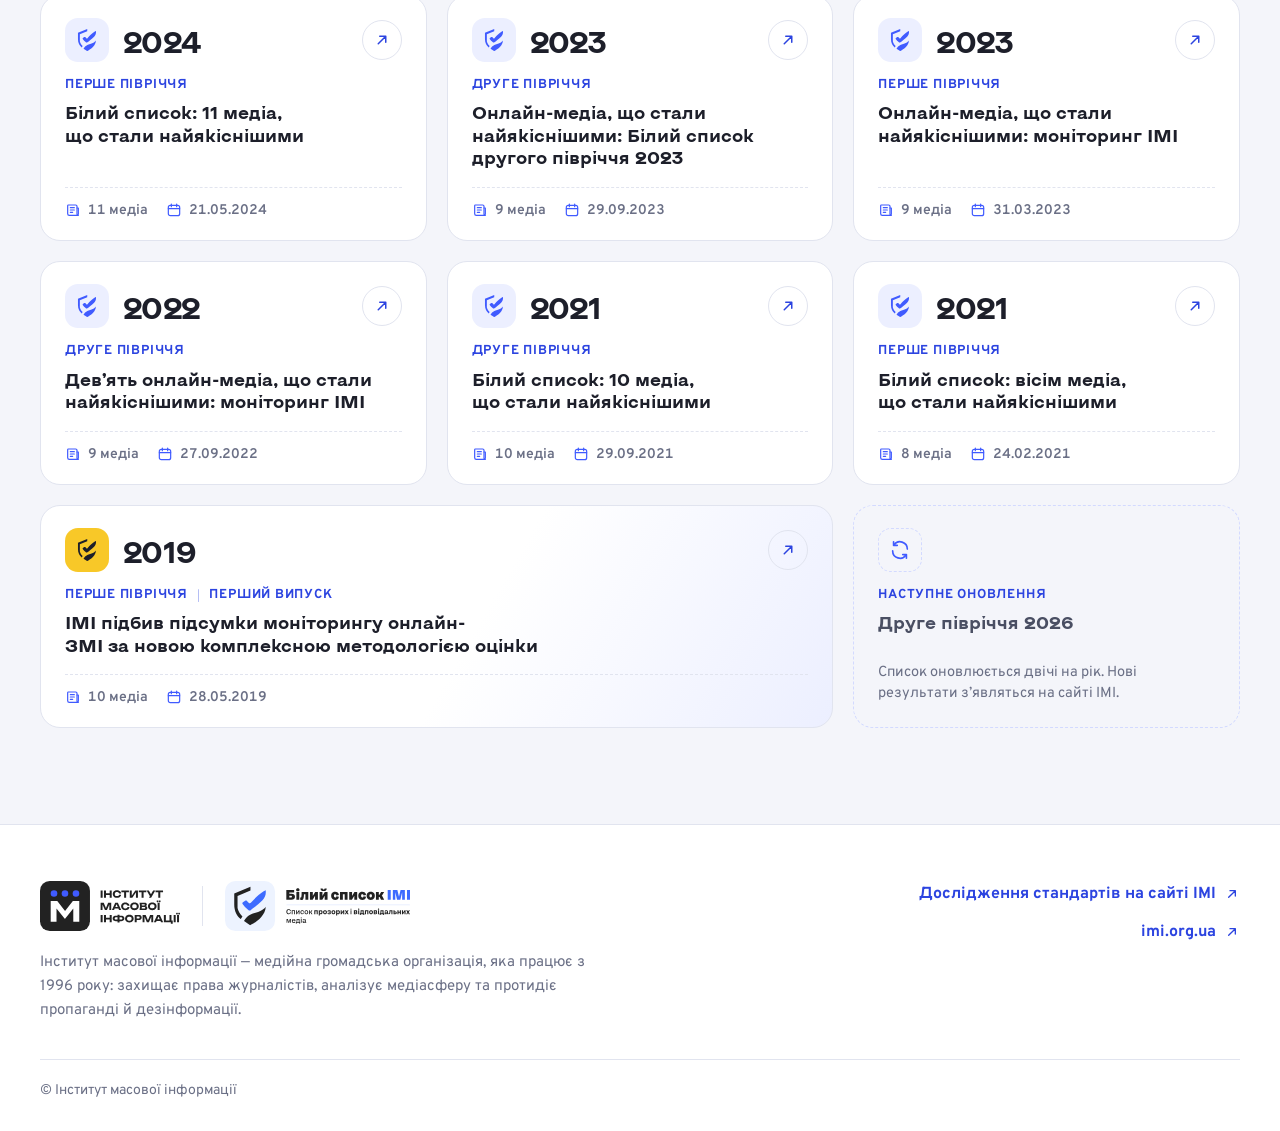
==== commit 27ec00ad: "Перший екран: прибрано великий напівпрозорий знак Co-Authored-By: Claude Opus 5.5 <noreply@anthropic" ====
--- a/index.html
+++ b/index.html
@@ -21,7 +21,7 @@
 <link rel="icon" href="assets/wl-icon.svg" type="image/svg+xml">
 <link rel="apple-touch-icon" href="assets/apple-touch-icon.png">
 <link rel="preload" href="assets/fonts/KyivTypeSans-Bold.woff2" as="font" type="font/woff2" crossorigin>
-<link rel="stylesheet" href="assets/style.css?v=202611142154">
+<link rel="stylesheet" href="assets/style.css?v=202611142158">
 </head>
 <body>
 
@@ -64,7 +64,6 @@
 
 <!-- ───────── перший екран ───────── -->
 <section class="hero">
-  <img class="hero__mark" src="assets/wl-mark-white.svg" alt="" aria-hidden="true" width="472" height="575">
   <div class="hero__grid" aria-hidden="true"></div>
 
   <div class="wrap hero__in">
@@ -297,6 +296,6 @@
   <div class="wrap footer__bottom">© Інститут масової інформації</div>
 </footer>
 
-<script src="assets/app.js?v=202611142154" defer></script>
+<script src="assets/app.js?v=202611142158" defer></script>
 </body>
 </html>
--- a/assets/style.css
+++ b/assets/style.css
@@ -80,7 +80,6 @@
   background-image: linear-gradient(rgba(255,255,255,.09) 1px, transparent 1px), linear-gradient(90deg, rgba(255,255,255,.09) 1px, transparent 1px);
   background-size: 120px 120px; background-position: center top;
   -webkit-mask-image: linear-gradient(180deg, #000 0%, rgba(0,0,0,.4) 60%, transparent 100%); mask-image: linear-gradient(180deg, #000 0%, rgba(0,0,0,.4) 60%, transparent 100%); }
-.hero__mark { position: absolute; z-index: -1; width: 470px; height: auto; right: -40px; bottom: -150px; opacity: .1; transform: rotate(-8deg); pointer-events: none; }
 .hero__in { display: grid; grid-template-columns: minmax(0, 1.15fr) minmax(0, .85fr); gap: 56px; align-items: center; }
 
 .eyebrow { display: inline-flex; align-items: center; gap: 10px; height: 40px; margin: 0 0 24px; padding: 0 18px 0 14px; border-radius: 99px; background: rgba(255,255,255,.14); border: 1px solid rgba(255,255,255,.24); font-weight: 600; font-size: 14.5px; line-height: 1; }
@@ -316,5 +315,4 @@
 @media (max-width: 640px) {
   .footer__logos { gap: 14px; }
   .footer__logos img { height: min(44px, calc((100vw - 32px - 15px) / 6.5)); }
-  .hero__mark { width: 300px; bottom: -110px; right: -60px; }
-}
+  }
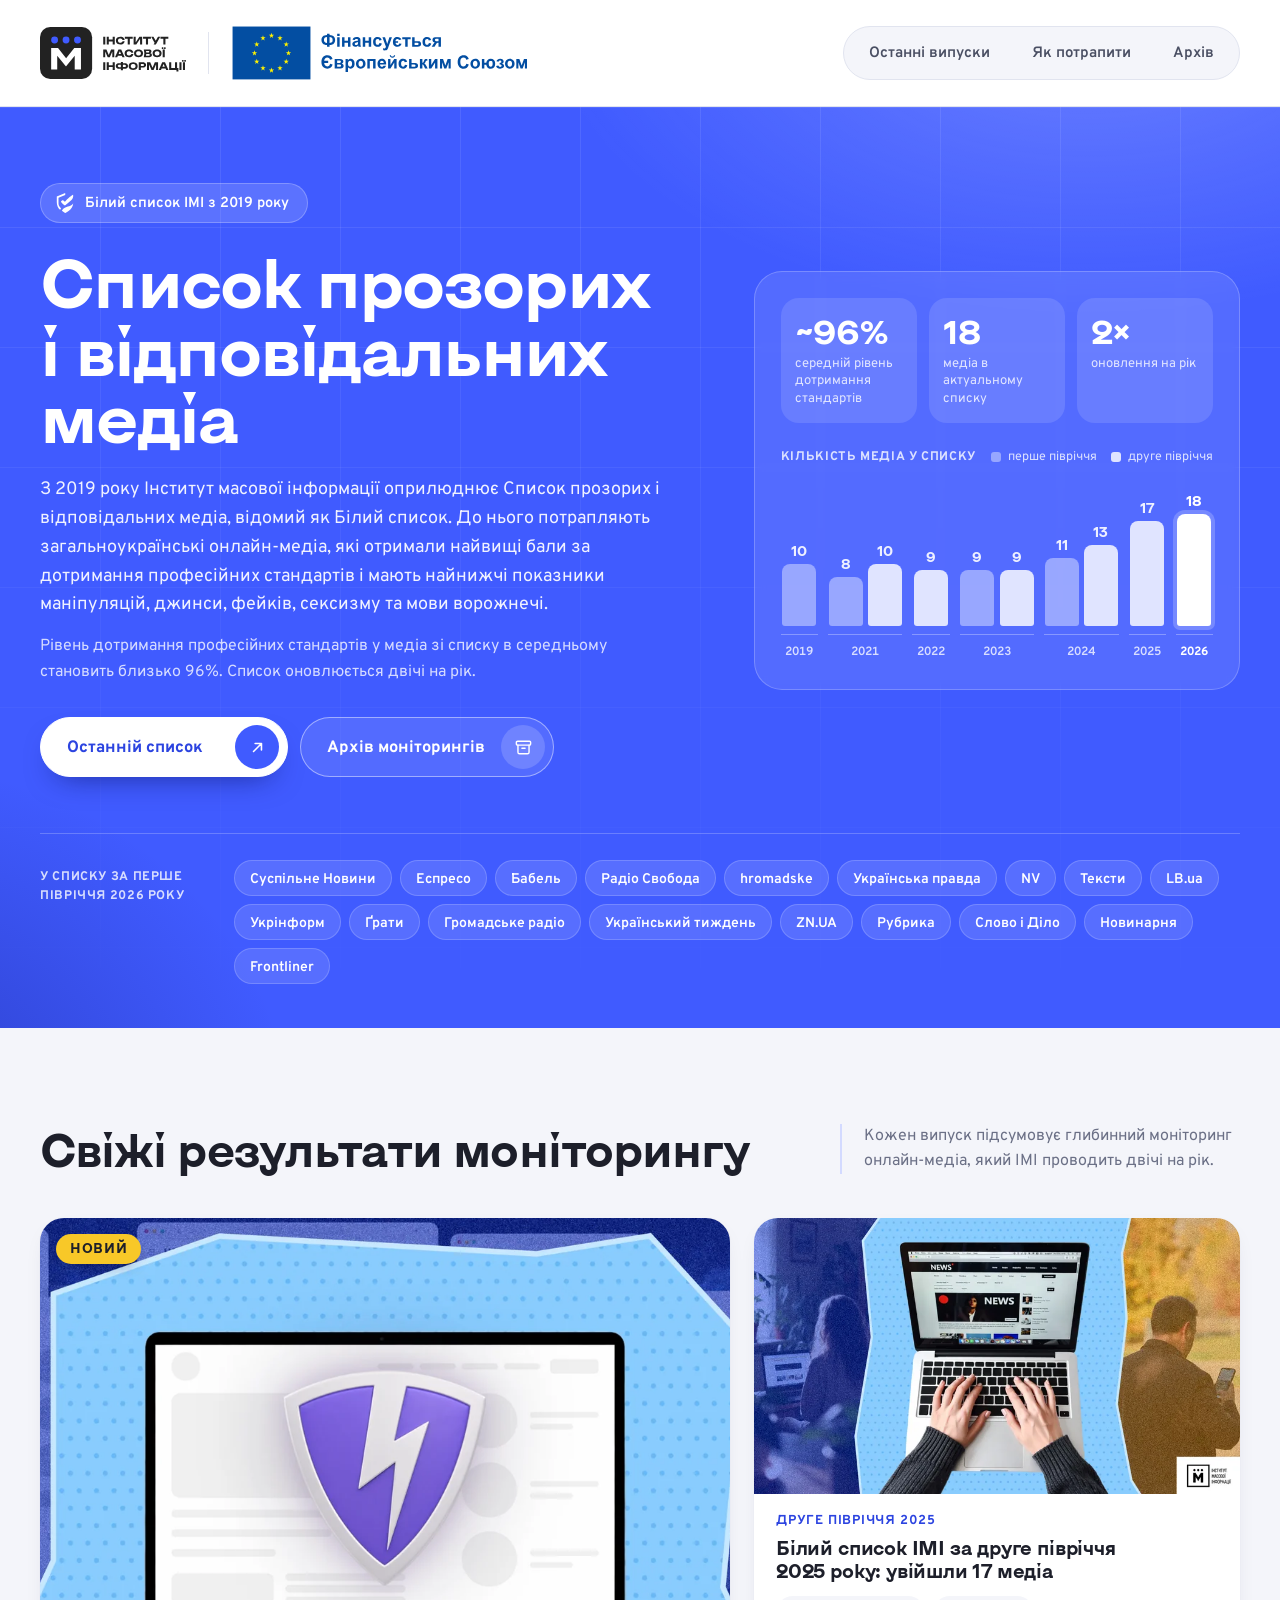
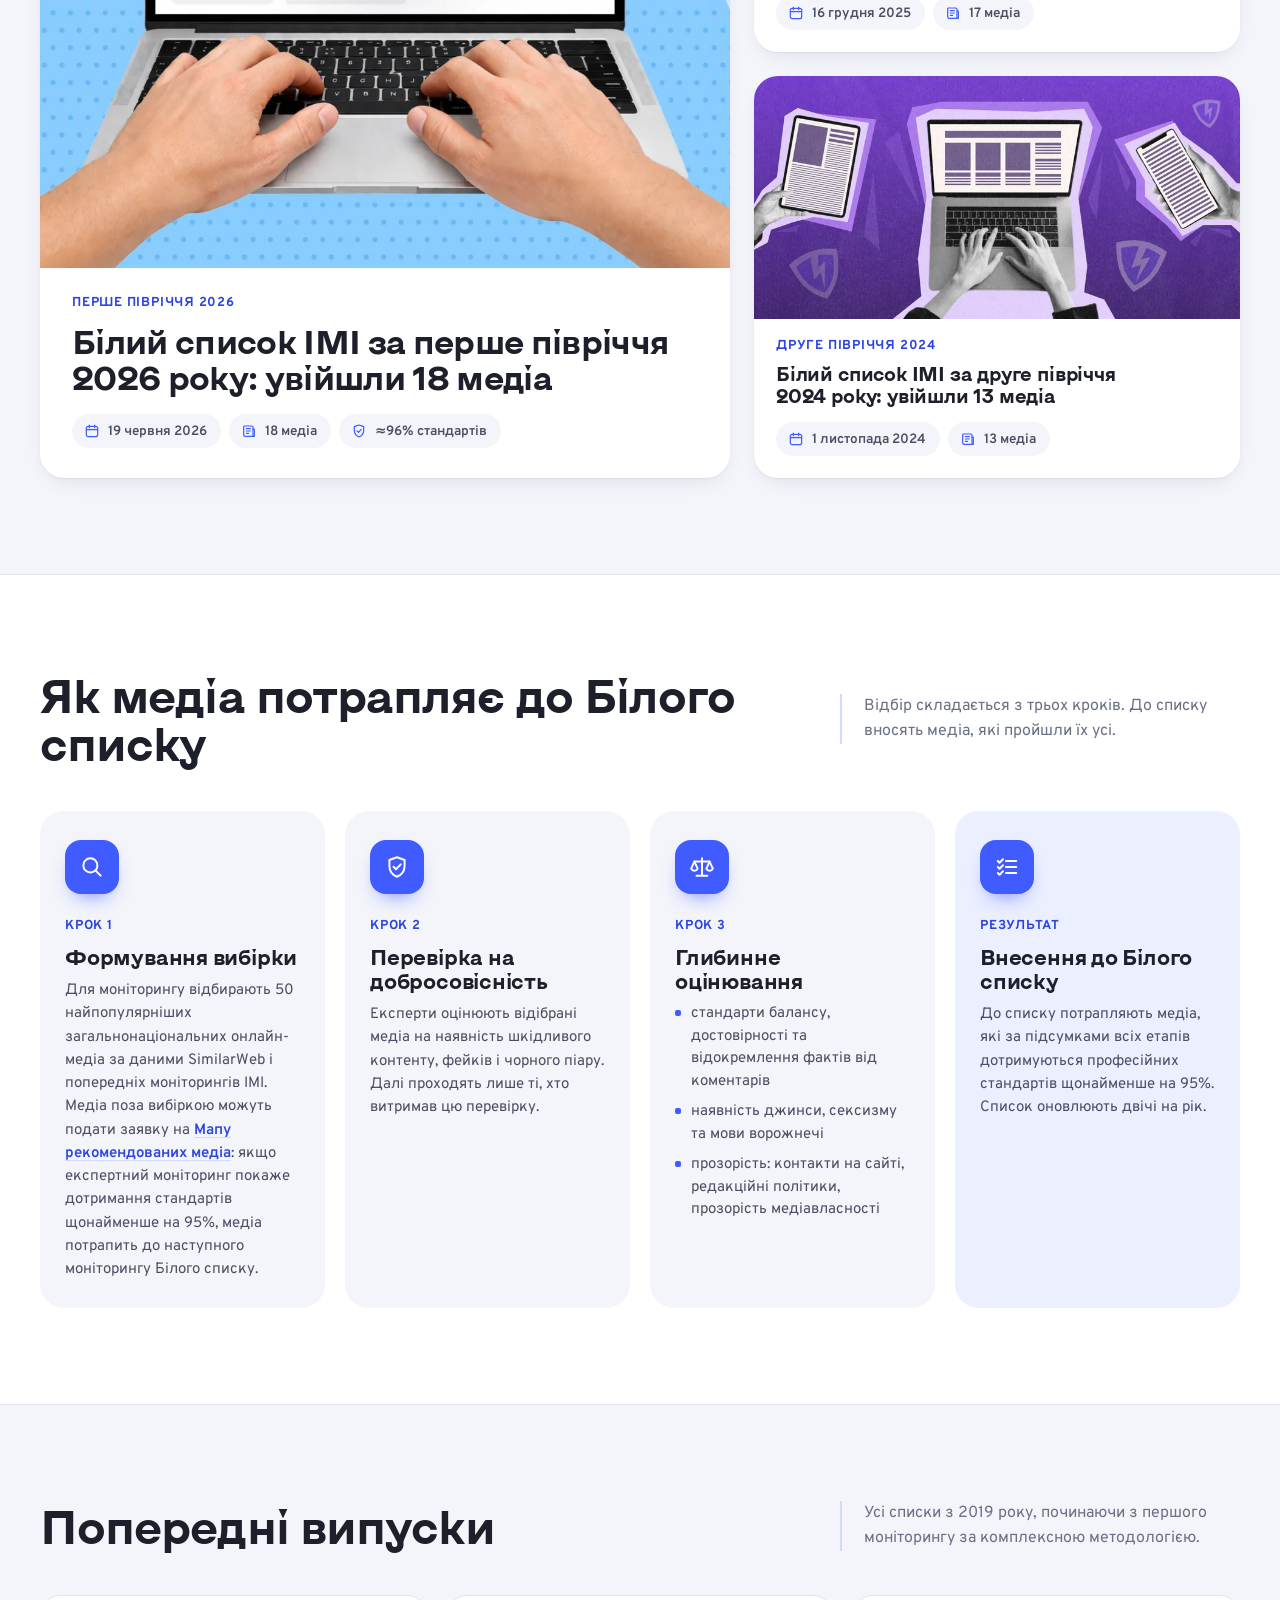
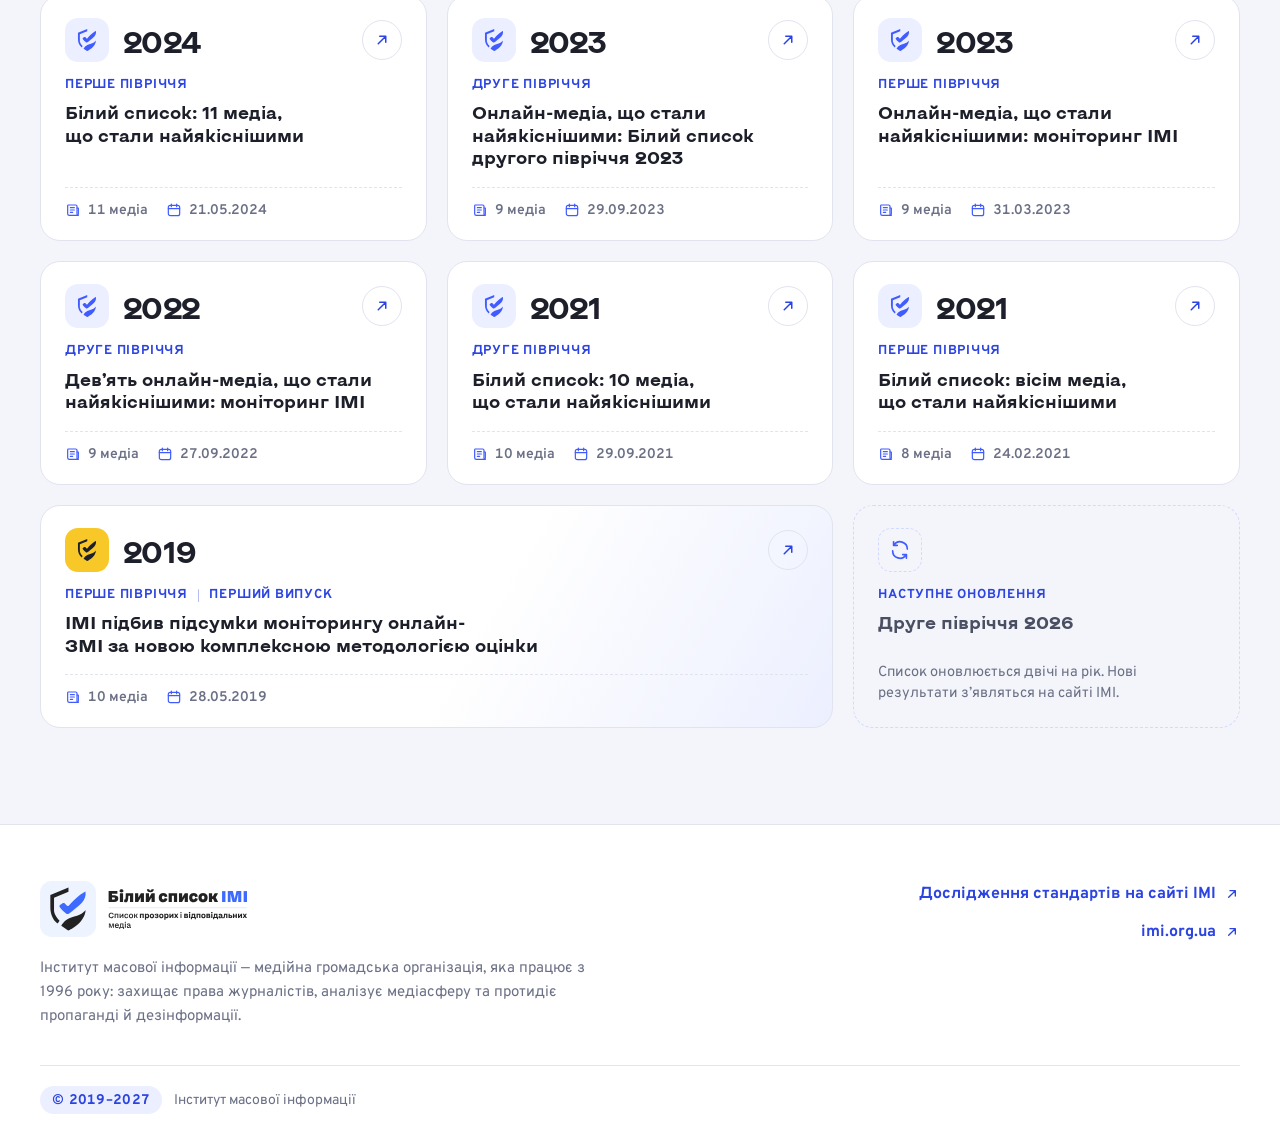
==== commit 474e28e7: "Підвал: лише повний логотип Білого списку, рядок «© 2019–2027 Інститут масової інформації» Co-Author" ====
--- a/index.html
+++ b/index.html
@@ -21,7 +21,7 @@
 <link rel="icon" href="assets/wl-icon.svg" type="image/svg+xml">
 <link rel="apple-touch-icon" href="assets/apple-touch-icon.png">
 <link rel="preload" href="assets/fonts/KyivTypeSans-Bold.woff2" as="font" type="font/woff2" crossorigin>
-<link rel="stylesheet" href="assets/style.css?v=202611142158">
+<link rel="stylesheet" href="assets/style.css?v=202611142202">
 </head>
 <body>
 
@@ -282,9 +282,7 @@
   <div class="wrap footer__in">
     <div class="footer__brand">
       <div class="footer__logos">
-        <img src="assets/imi-logo.svg" alt="Інститут масової інформації" width="141" height="50">
-        <span class="footer__sep" aria-hidden="true"></span>
-        <img src="assets/wl-logo-full.svg" alt="Білий список ІМІ. Список прозорих і відповідальних медіа" width="185" height="50">
+        <img src="assets/wl-logo-full.svg" alt="Білий список ІМІ. Список прозорих і відповідальних медіа" width="207" height="56">
       </div>
       <p>Інститут масової інформації — медійна громадська організація, яка працює з 1996 року: захищає права журналістів, аналізує медіасферу та протидіє пропаганді й дезінформації.</p>
     </div>
@@ -293,9 +291,9 @@
       <a href="https://imi.org.ua/" target="_blank" rel="noopener"><span>imi.org.ua</span><svg><use href="#i-arrow"/></svg></a>
     </div>
   </div>
-  <div class="wrap footer__bottom">© Інститут масової інформації</div>
+  <div class="wrap footer__bottom"><span class="footer__years">© 2019–2027</span><span>Інститут масової інформації</span></div>
 </footer>
 
-<script src="assets/app.js?v=202611142158" defer></script>
+<script src="assets/app.js?v=202611142202" defer></script>
 </body>
 </html>
--- a/assets/style.css
+++ b/assets/style.css
@@ -243,14 +243,15 @@
 .footer__in { display: flex; justify-content: space-between; gap: 40px; align-items: flex-start; }
 .footer__brand { max-width: 560px; }
 .footer__logos { display: flex; align-items: center; gap: 22px; margin-bottom: 20px; flex-wrap: nowrap; }
-.footer__logos img { height: 50px; width: auto; display: block; flex: 0 0 auto; }
-.footer__sep { flex: 0 0 1px; width: 1px; height: 40px; background: var(--line); }
+.footer__logos img { height: 56px; width: auto; display: block; flex: 0 0 auto; }
 .footer__brand p { margin: 0; color: var(--muted); font-size: 15px; }
 .footer__links { display: flex; flex-direction: column; gap: 12px; align-items: flex-end; }
 .footer__links a { display: inline-flex; align-items: center; gap: 8px; color: var(--blue-ink); font-weight: 700; text-decoration: none; transition: gap .25s var(--ease); }
 .footer__links a span { transform: translateY(var(--nudge)); }
 .footer__links a:hover { gap: 12px; }
-.footer__bottom { margin-top: 36px; padding-top: 20px; border-top: 1px solid var(--line); color: var(--muted); font-size: 14px; }
+.footer__bottom { margin-top: 36px; padding-top: 20px; border-top: 1px solid var(--line); color: var(--muted); font-size: 14px; display: flex; align-items: center; gap: 12px; }
+.footer__bottom > span:last-child { transform: translateY(var(--nudge)); }
+.footer__years { display: inline-flex; align-items: center; height: 28px; padding: 0 12px; padding-top: calc(var(--nudge) * 2); border-radius: 99px; background: var(--blue-10); color: var(--blue-ink); font-weight: 700; font-variant-numeric: tabular-nums; letter-spacing: .02em; }
 
 /* ───────── поява при прокрутці ───────── */
 .js .reveal { opacity: 0; transform: translateY(18px); transition: opacity .7s var(--ease), transform .7s var(--ease), box-shadow .35s var(--ease), border-color .25s, background .25s; }
@@ -314,5 +315,5 @@
 }
 @media (max-width: 640px) {
   .footer__logos { gap: 14px; }
-  .footer__logos img { height: min(44px, calc((100vw - 32px - 15px) / 6.5)); }
+  .footer__logos img { height: 50px; }
   }
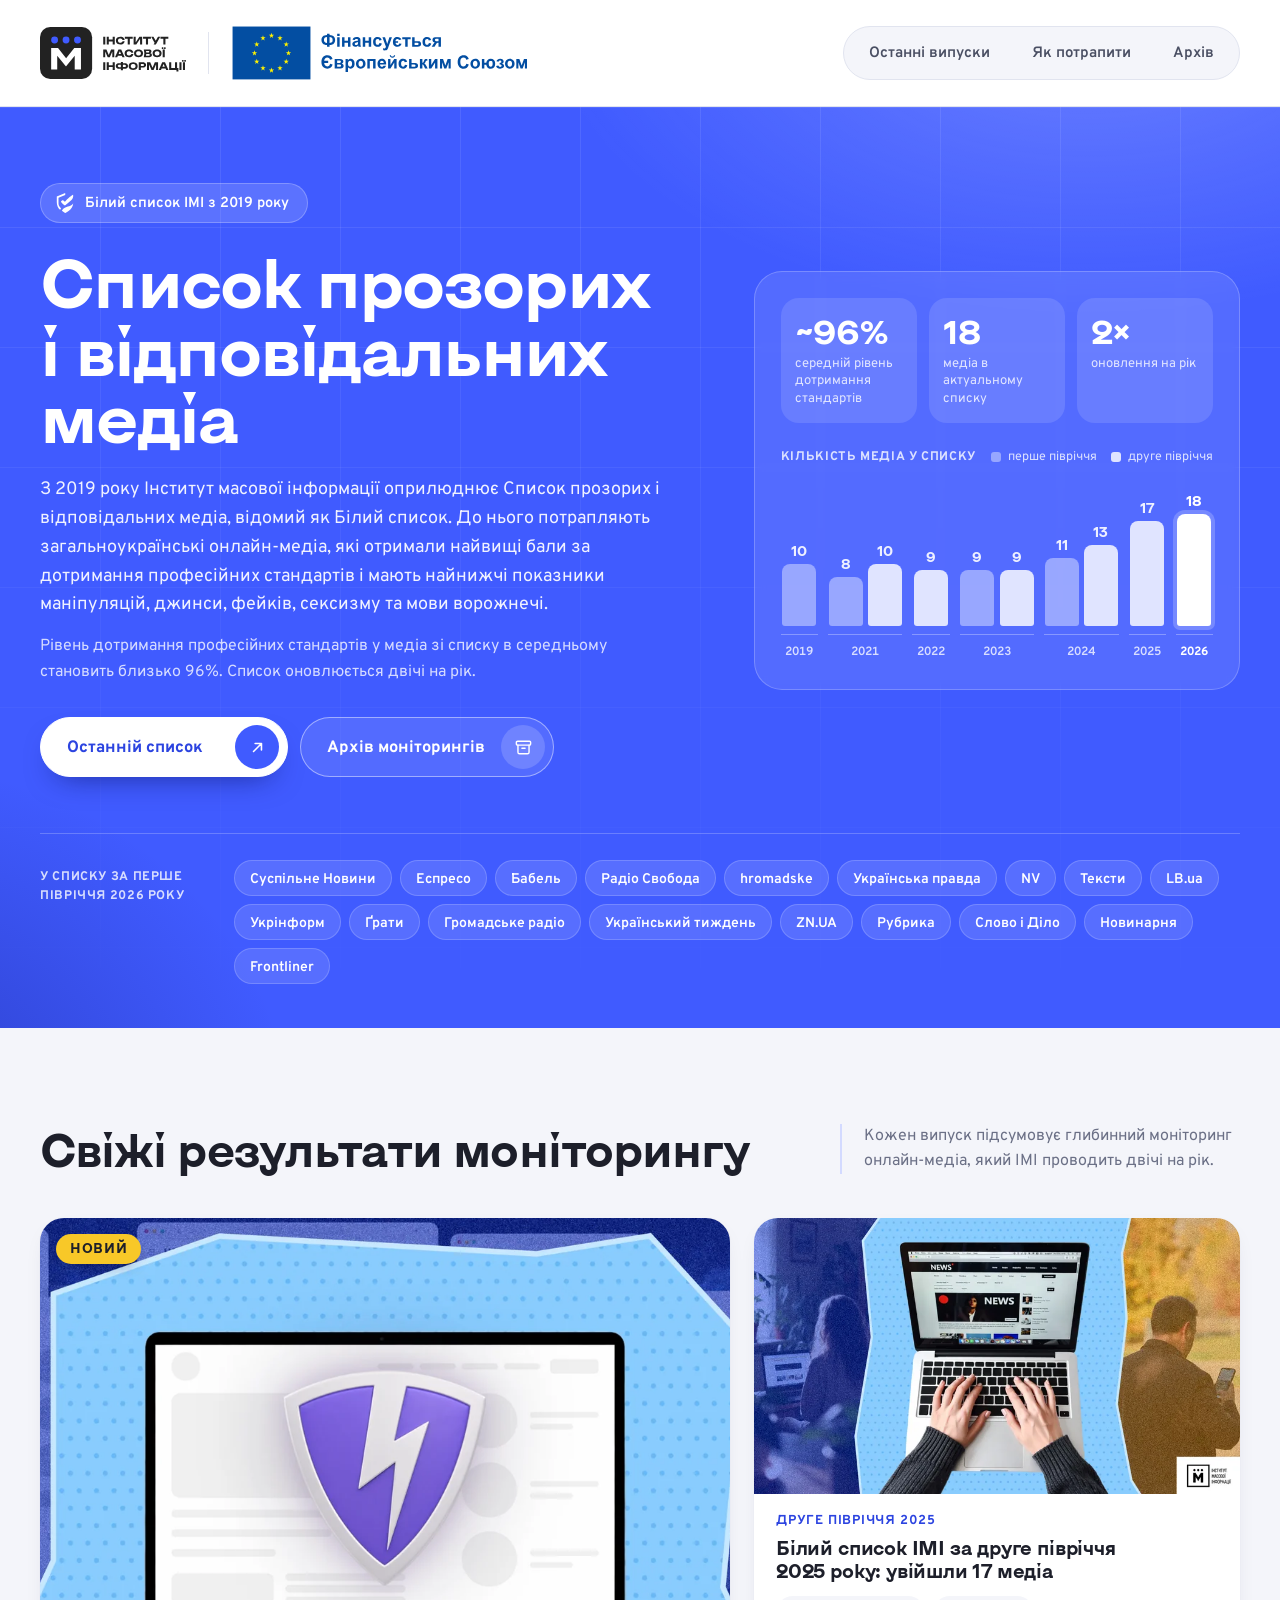
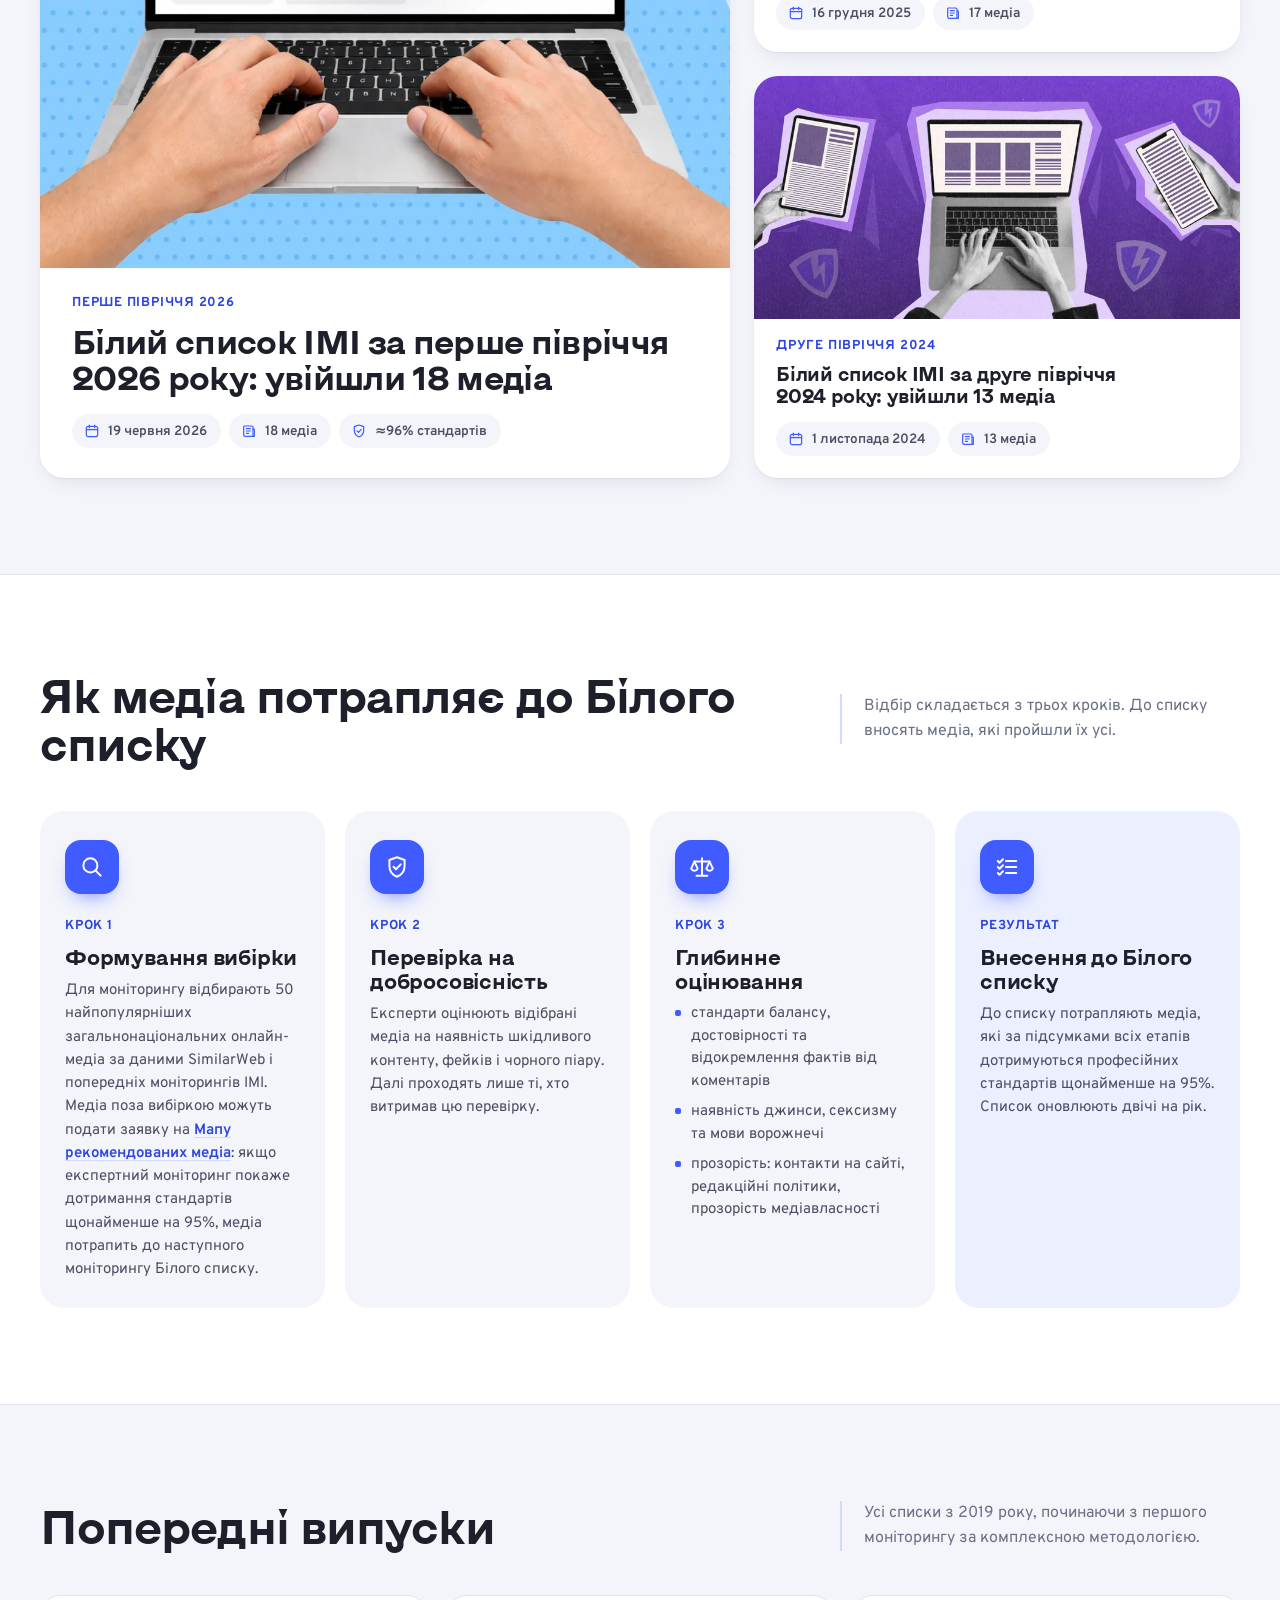
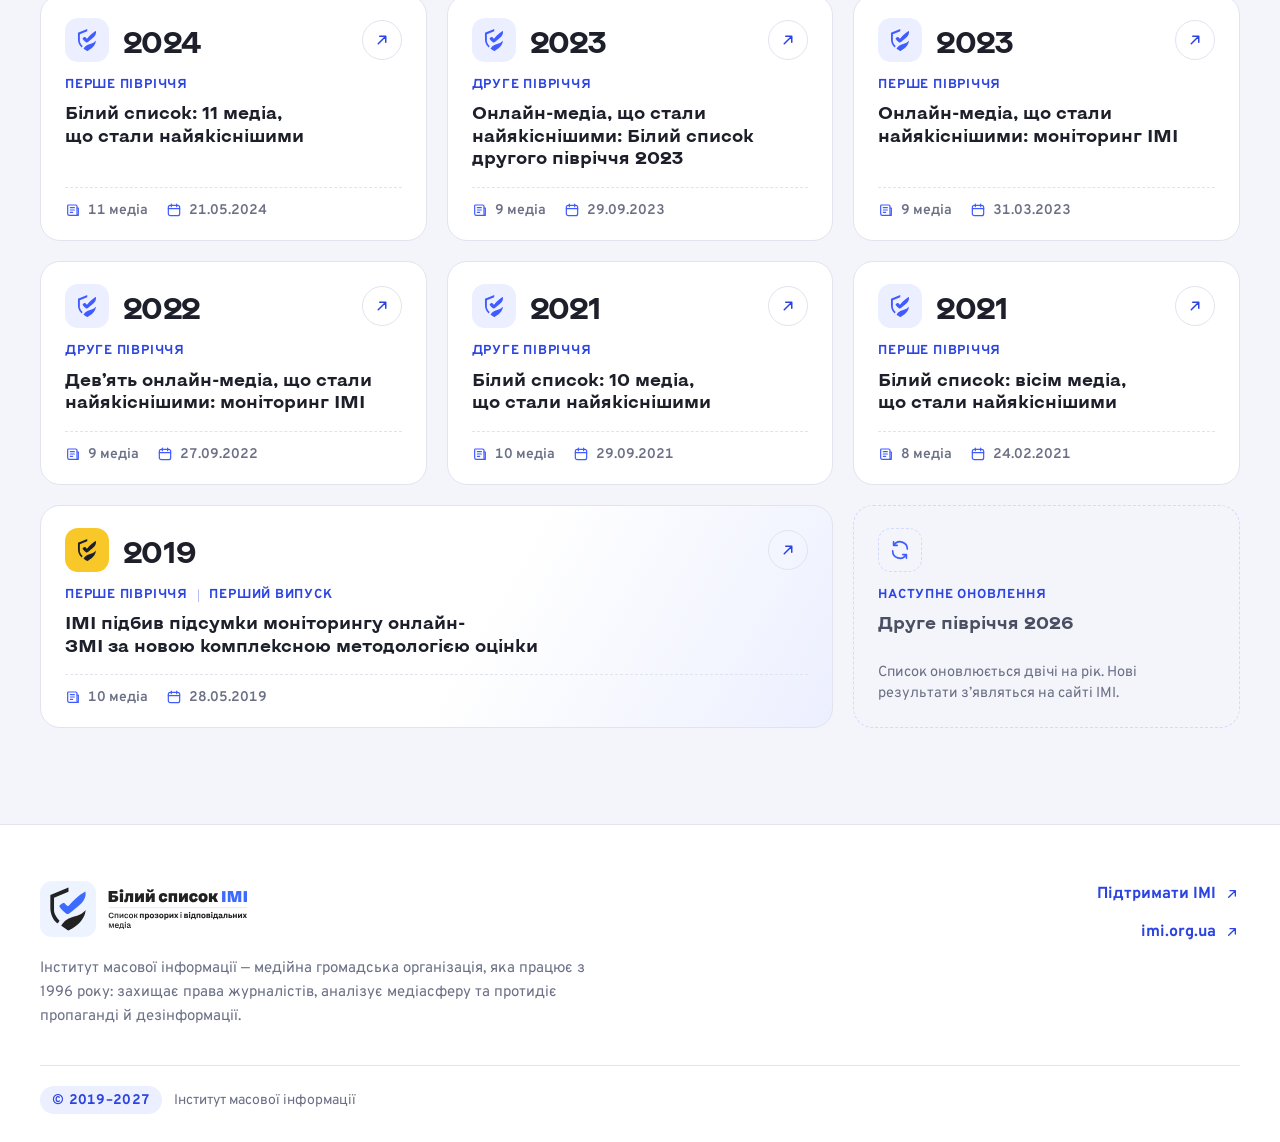
==== commit 25275fad: "Підвал: посилання «Підтримати ІМІ» на imi.org.ua/donate Co-Authored-By: Claude Opus 5.5 <noreply@ant" ====
--- a/index.html
+++ b/index.html
@@ -287,7 +287,7 @@
       <p>Інститут масової інформації — медійна громадська організація, яка працює з 1996 року: захищає права журналістів, аналізує медіасферу та протидіє пропаганді й дезінформації.</p>
     </div>
     <div class="footer__links">
-      <a href="https://imi.org.ua/doslidzhennya-standartiv" target="_blank" rel="noopener"><span>Дослідження стандартів на сайті ІМІ</span><svg><use href="#i-arrow"/></svg></a>
+      <a href="https://imi.org.ua/donate" target="_blank" rel="noopener"><span>Підтримати ІМІ</span><svg><use href="#i-arrow"/></svg></a>
       <a href="https://imi.org.ua/" target="_blank" rel="noopener"><span>imi.org.ua</span><svg><use href="#i-arrow"/></svg></a>
     </div>
   </div>
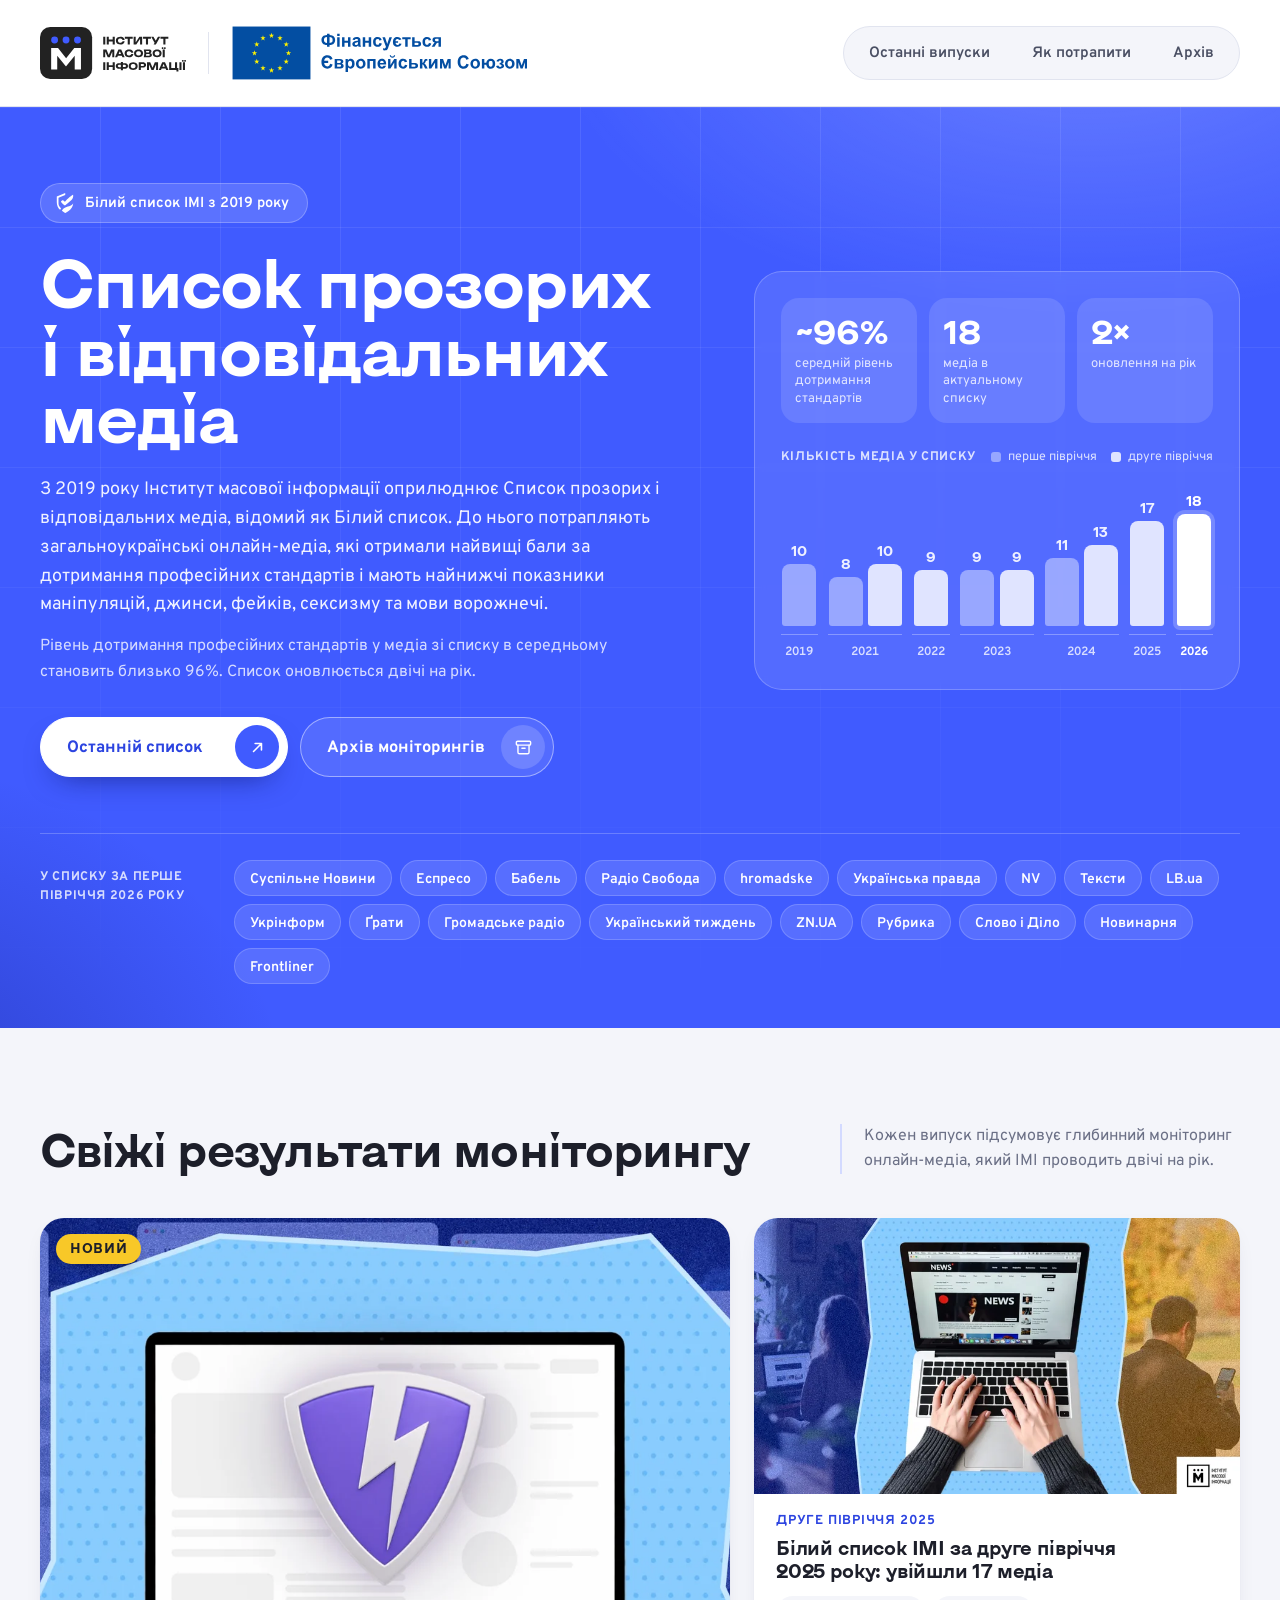
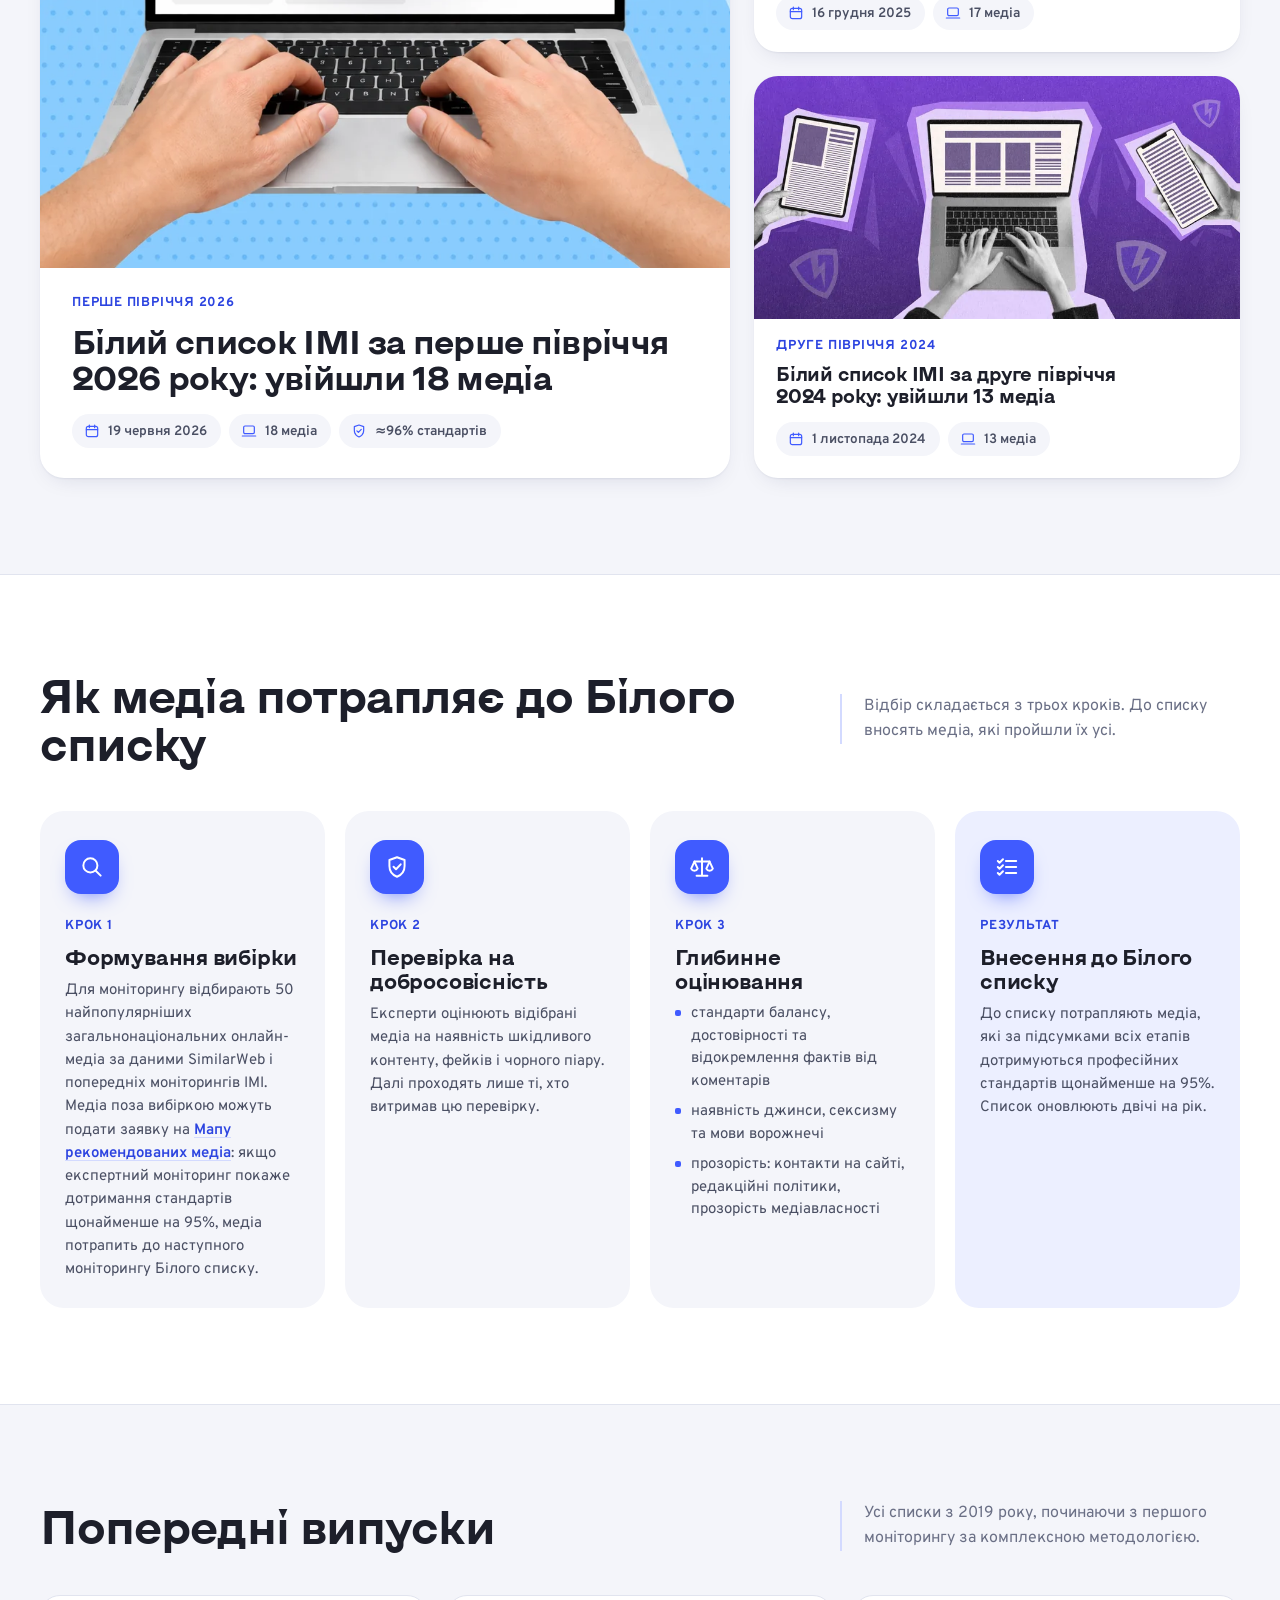
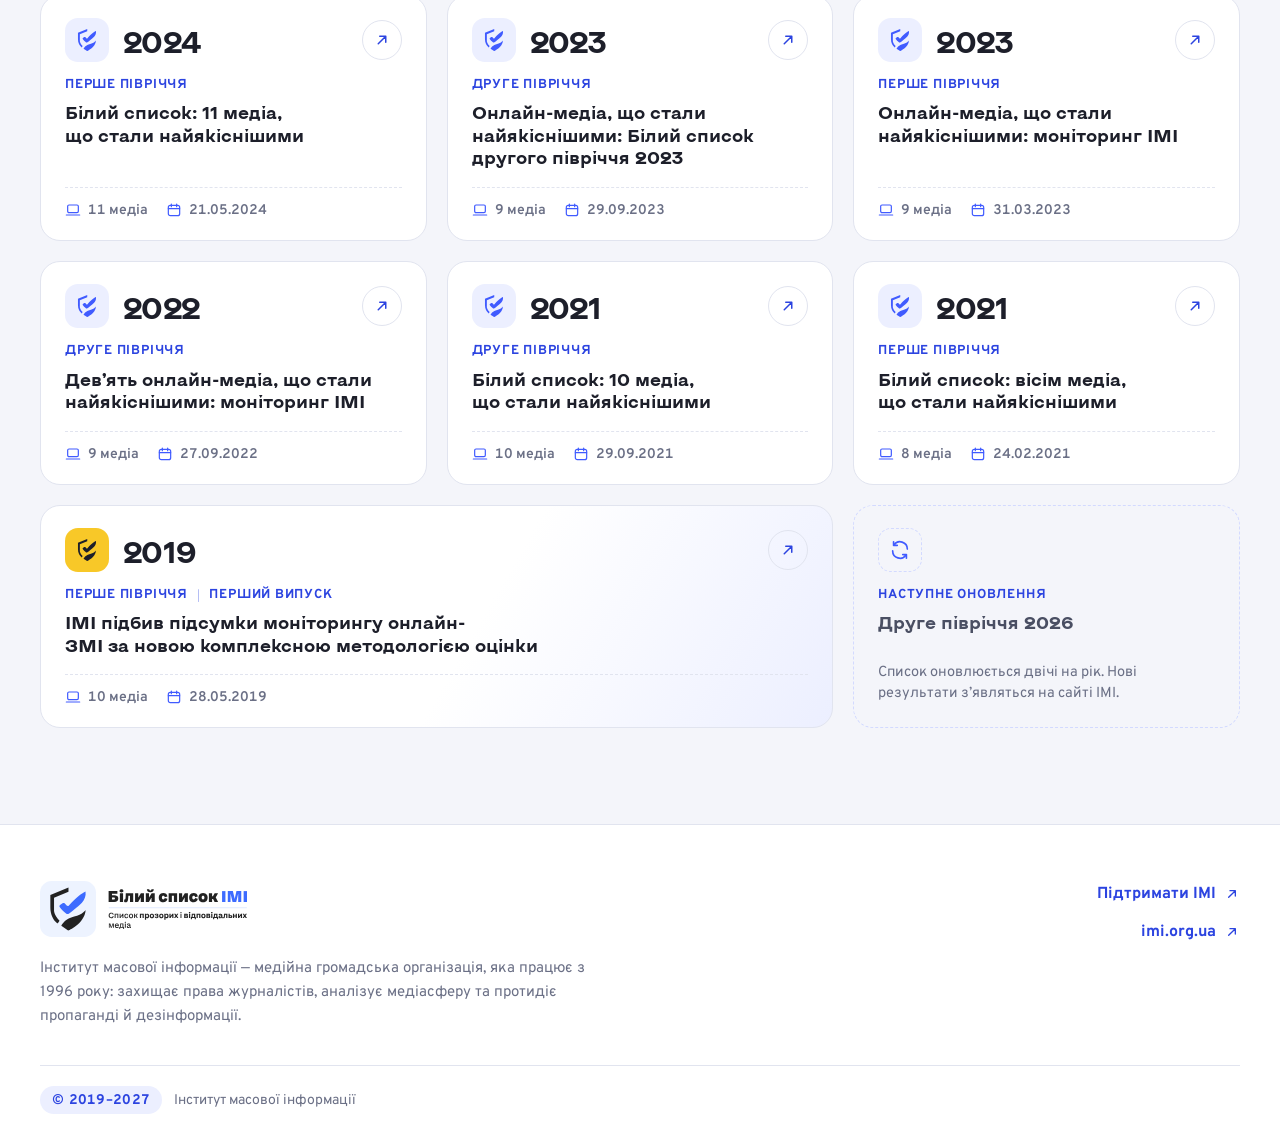
==== commit c31eee6b: "Іконка кількості медіа: ноутбук замість газети Co-Authored-By: Claude Opus 5.5 <noreply@anthropic.co" ====
--- a/index.html
+++ b/index.html
@@ -29,7 +29,7 @@
 <svg width="0" height="0" style="position:absolute" aria-hidden="true">
   <symbol id="i-arrow" viewBox="0 0 24 24"><path d="M7 17 17 7M9 7h8v8" fill="none" stroke="currentColor" stroke-width="2" stroke-linecap="round" stroke-linejoin="round"/></symbol>
   <symbol id="i-cal" viewBox="0 0 24 24"><g fill="none" stroke="currentColor" stroke-width="1.8" stroke-linecap="round" stroke-linejoin="round"><rect x="3.5" y="5" width="17" height="15.5" rx="3"/><path d="M3.5 10h17M8 3v4M16 3v4"/></g></symbol>
-  <symbol id="i-media" viewBox="0 0 24 24"><g fill="none" stroke="currentColor" stroke-width="1.8" stroke-linecap="round" stroke-linejoin="round"><path d="M5 4.5h11a2 2 0 0 1 2 2V18a2 2 0 0 0 2 2H6.5A2.5 2.5 0 0 1 4 17.5V5.5a1 1 0 0 1 1-1Z"/><path d="M18 9h2v9a2 2 0 0 1-2 2M8 8.5h6M8 12h6M8 15.5h3.5"/></g></symbol>
+  <symbol id="i-media" viewBox="0 0 24 24"><g fill="none" stroke="currentColor" stroke-width="1.8" stroke-linecap="round" stroke-linejoin="round"><rect x="4" y="4.5" width="16" height="11.5" rx="2"/><path d="M2 19.5h20"/></g></symbol>
   <symbol id="i-check" viewBox="0 0 24 24"><g fill="none" stroke="currentColor" stroke-width="1.8" stroke-linecap="round" stroke-linejoin="round"><path d="M12 3 5 5.5V11c0 4.6 2.9 8.3 7 10 4.1-1.7 7-5.4 7-10V5.5L12 3Z"/><path d="m8.8 11.8 2.3 2.3 4.3-4.6"/></g></symbol>
   <symbol id="i-search" viewBox="0 0 24 24"><g fill="none" stroke="currentColor" stroke-width="1.8" stroke-linecap="round" stroke-linejoin="round"><circle cx="10.5" cy="10.5" r="6.5"/><path d="m20 20-4.8-4.8"/></g></symbol>
   <symbol id="i-scale" viewBox="0 0 24 24"><g fill="none" stroke="currentColor" stroke-width="1.8" stroke-linecap="round" stroke-linejoin="round"><path d="M12 4v16M7 20h10M5 7h14M12 4.5 12 7"/><path d="m5 7-3 6.5a3.3 3.3 0 0 0 6 0L5 7ZM19 7l-3 6.5a3.3 3.3 0 0 0 6 0L19 7Z"/></g></symbol>
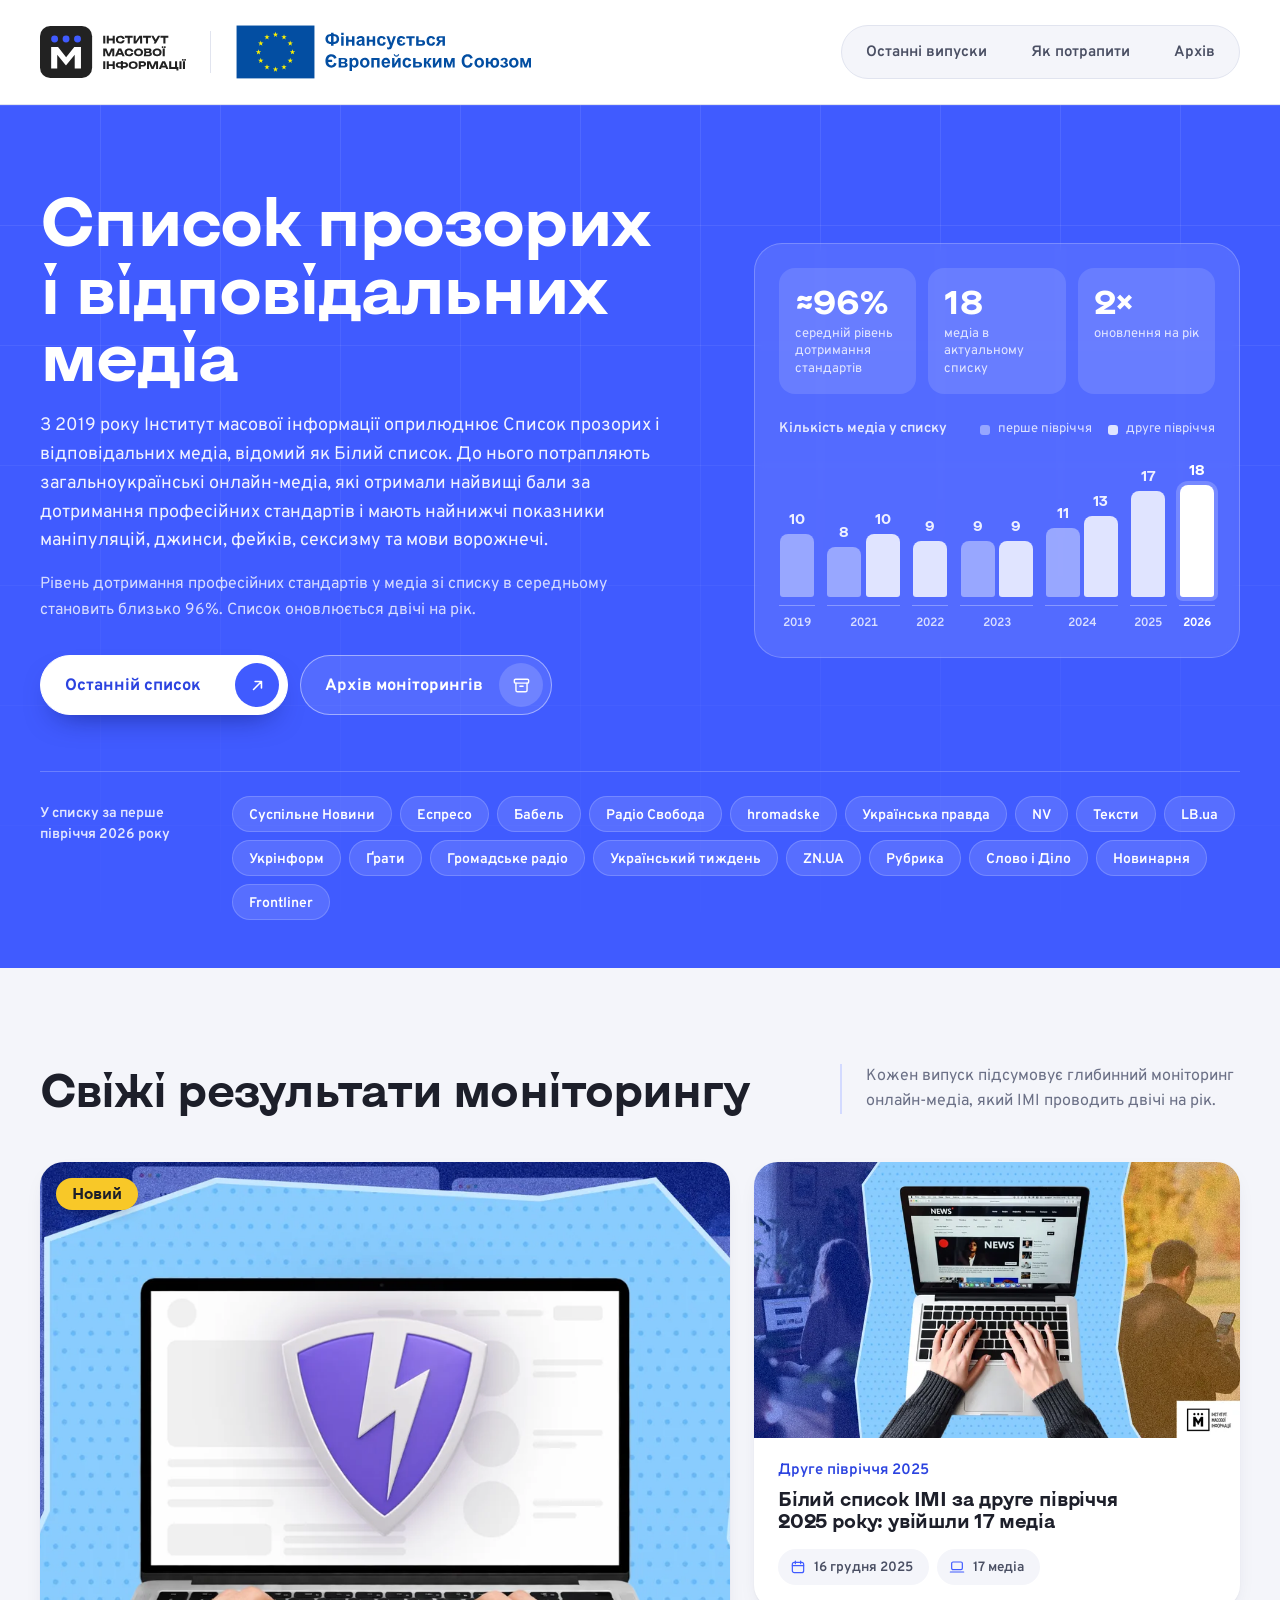
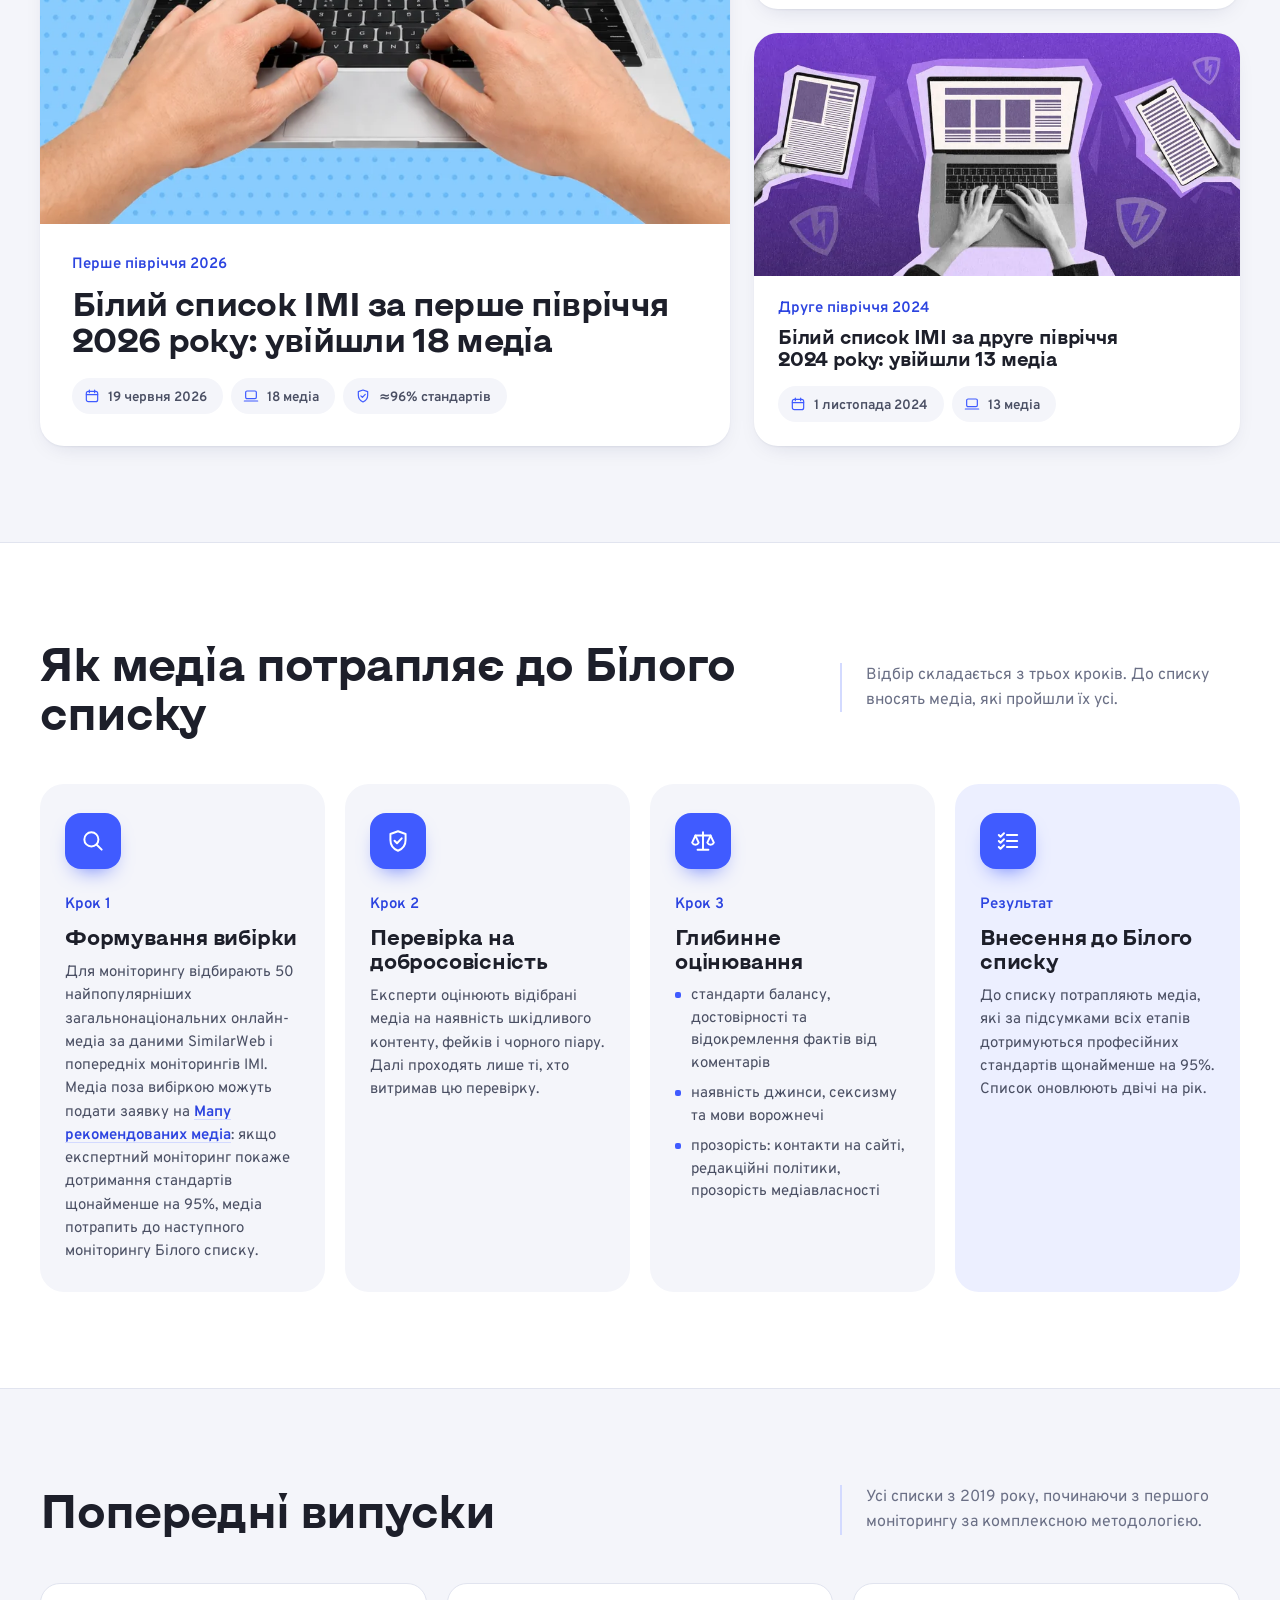
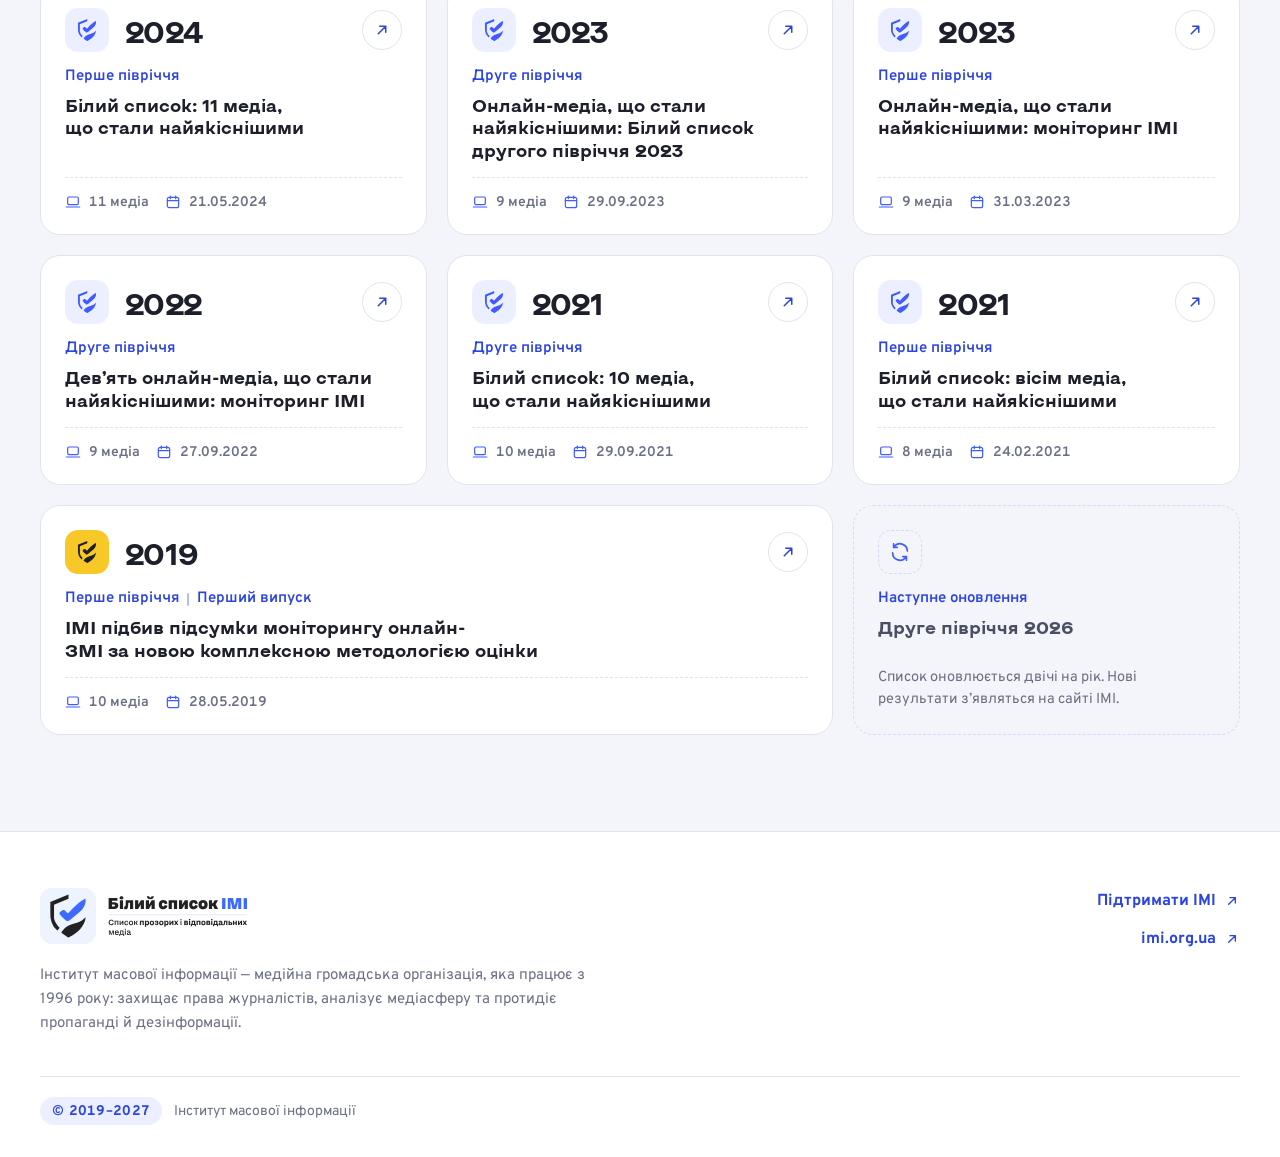
==== commit f5cfefb7: "Полірування: без капсу, без радіальних засвітів і градієнта на картці 2019, відступи на сітці 4 px, " ====
--- a/index.html
+++ b/index.html
@@ -21,7 +21,7 @@
 <link rel="icon" href="assets/wl-icon.svg" type="image/svg+xml">
 <link rel="apple-touch-icon" href="assets/apple-touch-icon.png">
 <link rel="preload" href="assets/fonts/KyivTypeSans-Bold.woff2" as="font" type="font/woff2" crossorigin>
-<link rel="stylesheet" href="assets/style.css?v=202611142202">
+<link rel="stylesheet" href="assets/style.css?v=202611150740">
 </head>
 <body>
 
@@ -68,7 +68,6 @@
 
   <div class="wrap hero__in">
     <div class="hero__text">
-      <p class="eyebrow"><svg><use href="#i-wl"/></svg><span>Білий список ІМІ з 2019 року</span></p>
       <h1>Список прозорих і&nbsp;відповідальних медіа</h1>
       <p class="hero__lead">З 2019 року Інститут масової інформації оприлюднює Список прозорих і відповідальних медіа, відомий як Білий список. До нього потрапляють загальноукраїнські онлайн-медіа, які отримали найвищі бали за дотримання професійних стандартів і мають найнижчі показники маніпуляцій, джинси, фейків, сексизму та мови ворожнечі.</p>
       <p class="hero__lead hero__lead--sm">Рівень дотримання професійних стандартів у медіа зі списку в середньому становить близько 96%. Список оновлюється двічі на рік.</p>
@@ -80,7 +79,7 @@
 
     <aside class="stats" aria-label="Білий список у цифрах">
       <div class="stats__row">
-        <div class="stat"><b>~96%</b><span>середній рівень дотримання стандартів</span></div>
+        <div class="stat"><b>≈96%</b><span>середній рівень дотримання стандартів</span></div>
         <div class="stat"><b>18</b><span>медіа в актуальному списку</span></div>
         <div class="stat"><b>2×</b><span>оновлення на рік</span></div>
       </div>
@@ -294,6 +293,6 @@
   <div class="wrap footer__bottom"><span class="footer__years">© 2019–2027</span><span>Інститут масової інформації</span></div>
 </footer>
 
-<script src="assets/app.js?v=202611142202" defer></script>
+<script src="assets/app.js?v=202611150740" defer></script>
 </body>
 </html>
--- a/assets/style.css
+++ b/assets/style.css
@@ -33,7 +33,7 @@
   /* У Overpass цифри й великі літери сидять трохи вище центру рядка.
      Цей зсув опускає текст, щоб він стояв точно по центру іконки та плашки. */
   --nudge: .09em;
-  --header: 106px;
+  --header: 104px;
 }
 
 * { box-sizing: border-box; }
@@ -55,44 +55,38 @@
 /* ───────── шапка ───────── */
 .topbar { position: sticky; top: 0; z-index: 40; background: rgba(255,255,255,.97); border-bottom: 1px solid var(--line); transition: box-shadow .25s; }
 .topbar.is-scrolled { box-shadow: 0 10px 30px -22px rgba(20,28,80,.55); }
-.topbar__in { display: flex; align-items: center; gap: 22px; height: var(--header); }
+.topbar__in { display: flex; align-items: center; gap: 24px; height: var(--header); }
 /* логотипи ІМІ та ЄС однакової висоти: чорний квадрат ІМІ = синій прапор ЄС.
    У SVG прапора є біла рамка (~3% зверху й знизу), тому сам файл трохи вищий і з від'ємним відступом. */
-.brand-row { --logo-h: 52px; display: flex; align-items: center; gap: 22px; flex-wrap: nowrap; min-width: 0; }
+.brand-row { --logo-h: 52px; display: flex; align-items: center; gap: 24px; flex-wrap: nowrap; min-width: 0; }
 .brand { display: block; flex: 0 0 auto; text-decoration: none; }
 .logo-imi { height: var(--logo-h); width: auto; display: block; }
 .logo-eu { height: calc(var(--logo-h) * 200.28 / 189.07); margin-block: calc(var(--logo-h) * -0.03); width: auto; display: block; flex: 0 0 auto; }
 .brand__sep { flex: 0 0 1px; width: 1px; height: calc(var(--logo-h) * .8); background: var(--line); }
 
-.topnav { position: relative; margin-left: auto; display: flex; align-items: center; gap: 2px; padding: 5px; border-radius: 99px; background: var(--paper); border: 1px solid var(--line); }
-.topnav a { position: relative; z-index: 1; display: inline-flex; align-items: center; height: 42px; padding: 0 20px; border-radius: 99px; text-decoration: none; font-weight: 600; font-size: 15px; color: var(--ink-2); transition: color .25s; }
+.topnav { position: relative; margin-left: auto; display: flex; align-items: center; gap: 4px; padding: 4px; border-radius: 99px; background: var(--paper); border: 1px solid var(--line); }
+.topnav a { position: relative; z-index: 1; display: inline-flex; align-items: center; height: 44px; padding: 0 20px; border-radius: 99px; text-decoration: none; font-weight: 600; font-size: 15px; color: var(--ink-2); transition: color .25s; }
 .topnav a span { transform: translateY(var(--nudge)); }
 .topnav a:hover, .topnav a.is-active { color: var(--blue-ink); }
-.topnav__pill { position: absolute; z-index: 0; top: 5px; left: 0; height: 42px; width: 0; border-radius: 99px; background: #fff; box-shadow: 0 1px 2px rgba(20,28,80,.08), 0 6px 16px -8px rgba(40,60,200,.45); opacity: 0; transition: transform .35s var(--ease), width .35s var(--ease), opacity .2s; }
+.topnav__pill { position: absolute; z-index: 0; top: 4px; left: 0; height: 44px; width: 0; border-radius: 99px; background: #fff; box-shadow: 0 1px 2px rgba(20,28,80,.08), 0 6px 16px -8px rgba(40,60,200,.45); opacity: 0; transition: transform .35s var(--ease), width .35s var(--ease), opacity .2s; }
 .topnav__pill.is-on { opacity: 1; }
 
 /* ───────── перший екран ───────── */
-.hero { position: relative; overflow: hidden; background: var(--blue); color: #fff; padding: 76px 0 44px; isolation: isolate; }
-.hero::before { content: ""; position: absolute; inset: 0; z-index: -2; background:
-  radial-gradient(900px 500px at 85% -10%, rgba(255,255,255,.22), transparent 60%),
-  radial-gradient(700px 600px at -10% 110%, rgba(20,30,140,.45), transparent 60%); }
+.hero { position: relative; overflow: hidden; background: var(--blue); color: #fff; padding: 80px 0 48px; isolation: isolate; }
 .hero__grid { position: absolute; inset: 0; z-index: -1; pointer-events: none;
   background-image: linear-gradient(rgba(255,255,255,.09) 1px, transparent 1px), linear-gradient(90deg, rgba(255,255,255,.09) 1px, transparent 1px);
   background-size: 120px 120px; background-position: center top;
   -webkit-mask-image: linear-gradient(180deg, #000 0%, rgba(0,0,0,.4) 60%, transparent 100%); mask-image: linear-gradient(180deg, #000 0%, rgba(0,0,0,.4) 60%, transparent 100%); }
 .hero__in { display: grid; grid-template-columns: minmax(0, 1.15fr) minmax(0, .85fr); gap: 56px; align-items: center; }
 
-.eyebrow { display: inline-flex; align-items: center; gap: 10px; height: 40px; margin: 0 0 24px; padding: 0 18px 0 14px; border-radius: 99px; background: rgba(255,255,255,.14); border: 1px solid rgba(255,255,255,.24); font-weight: 600; font-size: 14.5px; line-height: 1; }
-.eyebrow svg { font-size: 20px; }
-.eyebrow span { transform: translateY(var(--nudge)); }
-
-.hero h1 { font-size: clamp(40px, 5.4vw, 72px); line-height: .98; letter-spacing: -.025em; margin-bottom: 26px; text-wrap: balance; }
-.hero__lead { font-size: 18px; line-height: 1.6; margin: 0 0 14px; max-width: 620px; color: rgba(255,255,255,.92); }
+
+.hero h1 { font-size: clamp(40px, 5.4vw, 72px); line-height: .98; letter-spacing: -.025em; margin-bottom: 24px; text-wrap: balance; }
+.hero__lead { font-size: 18px; line-height: 1.6; margin: 0 0 16px; max-width: 620px; color: rgba(255,255,255,.92); }
 .hero__lead--sm { font-size: 16px; color: rgba(255,255,255,.78); }
 .hero__cta { display: flex; flex-wrap: wrap; gap: 12px; margin-top: 32px; }
 
 /* кнопки: однакова висота, однакова рамка, іконка в колі праворуч */
-.btn { display: inline-flex; align-items: center; justify-content: space-between; gap: 16px; height: 60px; min-width: 248px; padding: 0 8px 0 26px; border-radius: 99px; border: 1.5px solid transparent; text-decoration: none; font-weight: 700; font-size: 16.5px; line-height: 1; transition: transform .25s var(--ease), background .25s, box-shadow .25s, color .25s, border-color .25s; }
+.btn { display: inline-flex; align-items: center; justify-content: space-between; gap: 16px; height: 60px; min-width: 248px; padding: 0 8px 0 24px; border-radius: 99px; border: 1.5px solid transparent; text-decoration: none; font-weight: 700; font-size: 16.5px; line-height: 1; transition: transform .25s var(--ease), background .25s, box-shadow .25s, color .25s, border-color .25s; }
 .btn span { transform: translateY(var(--nudge)); }
 .btn__ico { display: grid; place-items: center; width: 44px; height: 44px; border-radius: 50%; font-size: 19px; font-style: normal; transition: transform .35s var(--ease), background .25s, color .25s; }
 .btn:hover { transform: translateY(-2px); }
@@ -106,27 +100,27 @@
 .btn--ghost:hover .btn__ico { background: #fff; color: var(--blue-ink); }
 
 /* цифри + графік */
-.stats { background: rgba(255,255,255,.1); border: 1px solid rgba(255,255,255,.22); border-radius: 28px; padding: 26px; -webkit-backdrop-filter: blur(6px); backdrop-filter: blur(6px); }
+.stats { background: rgba(255,255,255,.1); border: 1px solid rgba(255,255,255,.22); border-radius: 28px; padding: 24px; -webkit-backdrop-filter: blur(6px); backdrop-filter: blur(6px); }
 .stats__row { display: grid; grid-template-columns: repeat(3, 1fr); gap: 12px; }
-.stat { background: rgba(255,255,255,.12); border-radius: 18px; padding: 16px 14px 14px; }
+.stat { background: rgba(255,255,255,.12); border-radius: 16px; padding: 16px; }
 .stat b { display: block; font: 700 34px/1 var(--display); letter-spacing: -.02em; margin-bottom: 8px; }
 .stat span { display: block; font-size: 13px; line-height: 1.35; color: rgba(255,255,255,.8); }
 
 .chart { margin-top: 24px; }
-.chart__head { display: flex; justify-content: space-between; align-items: center; gap: 12px; flex-wrap: wrap; margin-bottom: 18px; }
-.chart__cap { margin: 0; font-size: 12.5px; font-weight: 700; letter-spacing: .05em; text-transform: uppercase; color: rgba(255,255,255,.8); }
-.legend { list-style: none; margin: 0; padding: 0; display: flex; gap: 14px; font-size: 12.5px; color: rgba(255,255,255,.8); }
-.legend li { display: inline-flex; align-items: center; gap: 7px; }
+.chart__head { display: flex; justify-content: space-between; align-items: center; gap: 12px; flex-wrap: wrap; margin-bottom: 16px; }
+.chart__cap { margin: 0; font-size: 14px; font-weight: 600; color: rgba(255,255,255,.85); }
+.legend { list-style: none; margin: 0; padding: 0; display: flex; gap: 16px; font-size: 13px; color: rgba(255,255,255,.8); }
+.legend li { display: inline-flex; align-items: center; gap: 8px; }
 .sw { width: 10px; height: 10px; border-radius: 3px; }
 .sw--h1 { background: rgba(255,255,255,.4); }
 .sw--h2 { background: rgba(255,255,255,.82); }
 
-.years { list-style: none; margin: 0; padding: 0; display: flex; gap: 10px; align-items: stretch; height: 178px; }
+.years { list-style: none; margin: 0; padding: 0; display: flex; gap: 12px; align-items: stretch; height: 176px; }
 .years li { flex: var(--n) 1 0; display: flex; flex-direction: column; min-width: 0; }
 .yr__bars { flex: 1; display: flex; align-items: flex-end; gap: 4px; padding-bottom: 8px; border-bottom: 1px solid rgba(255,255,255,.3); }
 .yr__l { padding-top: 8px; text-align: center; font-size: 12px; font-weight: 600; color: rgba(255,255,255,.78); font-variant-numeric: tabular-nums; }
 .years li:last-child .yr__l { color: #fff; font-weight: 700; }
-.bar { position: relative; flex: 1; display: flex; flex-direction: column; align-items: center; justify-content: flex-end; gap: 6px; height: 100%; outline: none; cursor: default; }
+.bar { position: relative; flex: 1; display: flex; flex-direction: column; align-items: center; justify-content: flex-end; gap: 8px; height: 100%; outline: none; cursor: default; }
 .bar b { font: 700 14px/1 var(--display); color: rgba(255,255,255,.9); }
 .bar i { display: block; width: 100%; max-width: 34px; height: calc(var(--v) / 18 * var(--bh, 112px)); border-radius: 8px 8px 3px 3px; transform-origin: bottom; transition: transform 1s var(--ease), filter .2s; }
 .bar--h1 i { background: rgba(255,255,255,.4); }
@@ -134,7 +128,7 @@
 .bar.is-now i { background: #fff; box-shadow: 0 0 0 4px rgba(255,255,255,.2); }
 .bar.is-now b { color: #fff; }
 .bar:hover i, .bar:focus-visible i { filter: brightness(1.15); }
-.tip { position: absolute; bottom: calc(var(--v) / 18 * var(--bh, 112px) + 4px); left: 50%; transform: translate(-50%, 4px); white-space: nowrap; padding: 6px 10px; border-radius: 8px; background: #fff; color: var(--blue-ink); font: 600 12px/1 var(--text); font-style: normal; box-shadow: 0 8px 20px -10px rgba(10,20,100,.6); opacity: 0; pointer-events: none; transition: opacity .2s, transform .2s var(--ease); }
+.tip { position: absolute; bottom: calc(var(--v) / 18 * var(--bh, 112px) + 4px); left: 50%; transform: translate(-50%, 4px); white-space: nowrap; padding: 8px 12px; border-radius: 8px; background: #fff; color: var(--blue-ink); font: 600 12px/1 var(--text); font-style: normal; box-shadow: 0 8px 20px -10px rgba(10,20,100,.6); opacity: 0; pointer-events: none; transition: opacity .2s, transform .2s var(--ease); }
 .bar:hover .tip, .bar:focus-visible .tip { opacity: 1; transform: translate(-50%, 0); }
 .bar b { transition: opacity .2s; }
 .bar:hover b, .bar:focus-visible b { opacity: 0; }
@@ -146,18 +140,18 @@
 .js .stats.is-in .bar i { transform: scaleY(1); transition-delay: calc(var(--d, 0) * 1ms); }
 
 /* поточний склад */
-.roster { margin-top: 56px; padding-top: 26px; border-top: 1px solid rgba(255,255,255,.22); display: flex; gap: 24px; align-items: flex-start; }
-.roster__cap { margin: 8px 0 0; flex: none; width: 170px; font-size: 12.5px; font-weight: 700; letter-spacing: .05em; text-transform: uppercase; color: rgba(255,255,255,.8); line-height: 1.45; }
+.roster { margin-top: 56px; padding-top: 24px; border-top: 1px solid rgba(255,255,255,.22); display: flex; gap: 24px; align-items: flex-start; }
+.roster__cap { margin: 8px 0 0; flex: none; width: 168px; font-size: 14px; font-weight: 600; color: rgba(255,255,255,.85); line-height: 1.45; }
 .roster__list { list-style: none; margin: 0; padding: 0; display: flex; flex-wrap: wrap; gap: 8px; }
-.roster__list li { display: inline-flex; align-items: center; height: 36px; padding: 0 15px; border-radius: 99px; background: rgba(255,255,255,.12); border: 1px solid rgba(255,255,255,.18); font-size: 14px; font-weight: 600; line-height: 1; padding-top: calc(var(--nudge) * 2); transition: background .15s, color .15s; }
+.roster__list li { display: inline-flex; align-items: center; height: 36px; padding: 0 16px; border-radius: 99px; background: rgba(255,255,255,.12); border: 1px solid rgba(255,255,255,.18); font-size: 14px; font-weight: 600; line-height: 1; padding-top: calc(var(--nudge) * 2); transition: background .15s, color .15s; }
 .roster__list li:hover { background: #fff; color: var(--blue-ink); }
 
 /* ───────── секції ───────── */
 .section { padding: 96px 0; }
 .section--tint { background: #fff; border-block: 1px solid var(--line); }
-.sec-head { display: grid; grid-template-columns: minmax(0, 1fr) minmax(0, 400px); align-items: center; gap: 48px; margin-bottom: 44px; }
+.sec-head { display: grid; grid-template-columns: minmax(0, 1fr) minmax(0, 400px); align-items: center; gap: 48px; margin-bottom: 48px; }
 .sec-head h2 { font-size: clamp(30px, 3.6vw, 46px); line-height: 1.05; letter-spacing: -.02em; }
-.sec-head__note { margin: 0; color: var(--muted); font-size: 16px; line-height: 1.55; padding-left: 22px; border-left: 2px solid var(--blue-30); }
+.sec-head__note { margin: 0; color: var(--muted); font-size: 16px; line-height: 1.55; padding-left: 24px; border-left: 2px solid var(--blue-30); }
 
 /* ───────── картки з обкладинками ───────── */
 .featured { display: grid; grid-template-columns: minmax(0, 1.42fr) minmax(0, 1fr); gap: 24px; }
@@ -172,11 +166,11 @@
 .card:hover .card__cover::after { opacity: 1; }
 .card__go { position: absolute; z-index: 2; right: 16px; top: 16px; width: 48px; height: 48px; border-radius: 50%; display: grid; place-items: center; background: #fff; color: var(--blue-ink); font-size: 22px; box-shadow: 0 8px 20px -8px rgba(10,20,100,.5); transform: scale(.85); opacity: 0; transition: transform .35s var(--ease), opacity .25s, background .2s, color .2s; }
 .card:hover .card__go { transform: scale(1) rotate(45deg); opacity: 1; background: var(--blue); color: #fff; }
-.badge { position: absolute; left: 16px; top: 16px; display: inline-flex; align-items: center; height: 30px; padding: 0 14px; border-radius: 99px; font: 700 13px/1 var(--display); letter-spacing: .05em; text-transform: uppercase; }
+.badge { position: absolute; left: 16px; top: 16px; display: inline-flex; align-items: center; height: 32px; padding: 0 16px; border-radius: 99px; font: 700 15px/1 var(--display); }
 .badge--new { background: var(--yellow); color: var(--ink); box-shadow: 0 6px 16px -8px rgba(0,0,0,.4); }
 
-.card__body { padding: 22px 26px 24px; display: flex; flex-direction: column; gap: 10px; }
-.card__period { margin: 0; color: var(--blue-ink); font-weight: 700; font-size: 13px; letter-spacing: .06em; text-transform: uppercase; line-height: 1.2; }
+.card__body { padding: 24px; display: flex; flex-direction: column; gap: 12px; }
+.card__period { margin: 0; color: var(--blue-ink); font-weight: 600; font-size: 15px; line-height: 1.2; }
 .card__title { font-size: 22px; line-height: 1.18; text-wrap: balance; }
 .card__title a { text-decoration: none; transition: color .3s var(--ease); }
 .card:hover .card__title a { color: var(--blue-ink); }
@@ -184,26 +178,26 @@
 .card__lead { margin: 0; color: var(--ink-2); font-size: 16px; }
 
 .card--xl .card__cover { flex: 1 1 auto; min-height: 320px; }
-.card--xl .card__body { padding: 28px 32px 30px; gap: 12px; }
+.card--xl .card__body { padding: 32px; gap: 12px; }
 .card--xl .card__title { font-size: clamp(26px, 2.6vw, 36px); line-height: 1.08; letter-spacing: -.02em; }
 .card--md .card__cover { flex: none; }
 .card--md .card__cover img { height: auto; }
-.card--md .card__body { padding: 20px 22px 22px; gap: 8px; }
+.card--md .card__body { padding: 24px; gap: 8px; }
 .card--md .card__title { font-size: 19px; }
 
-.meta { list-style: none; margin: 6px 0 0; padding: 0; display: flex; flex-wrap: wrap; gap: 8px; }
-.meta li { display: inline-flex; align-items: center; gap: 8px; height: 34px; padding: 0 14px 0 12px; border-radius: 99px; background: var(--paper); color: var(--ink-2); font-size: 13.5px; font-weight: 600; line-height: 1; }
+.meta { list-style: none; margin: 8px 0 0; padding: 0; display: flex; flex-wrap: wrap; gap: 8px; }
+.meta li { display: inline-flex; align-items: center; gap: 8px; height: 36px; padding: 0 16px 0 12px; border-radius: 99px; background: var(--paper); color: var(--ink-2); font-size: 13.5px; font-weight: 600; line-height: 1; }
 .meta svg { font-size: 16px; color: var(--blue); }
 .meta li span { transform: translateY(var(--nudge)); }
 
 /* ───────── етапи ───────── */
 .steps { display: grid; grid-template-columns: repeat(4, 1fr); gap: 20px; }
-.step { position: relative; padding: 28px 24px 26px; border-radius: var(--r); background: var(--paper); border: 1px solid transparent; transition: border-color .25s, background .25s, transform .3s var(--ease), box-shadow .3s; }
+.step { position: relative; padding: 28px 24px; border-radius: var(--r); background: var(--paper); border: 1px solid transparent; transition: border-color .25s, background .25s, transform .3s var(--ease), box-shadow .3s; }
 .step:hover { background: #fff; border-color: var(--blue-30); box-shadow: var(--shadow); }
-.step__ico { display: grid; place-items: center; width: 54px; height: 54px; border-radius: 16px; background: var(--blue); color: #fff; font-size: 26px; margin-bottom: 22px; box-shadow: 0 10px 22px -12px var(--blue); transition: transform .35s var(--ease), box-shadow .35s var(--ease); }
+.step__ico { display: grid; place-items: center; width: 56px; height: 56px; border-radius: 16px; background: var(--blue); color: #fff; font-size: 26px; margin-bottom: 24px; box-shadow: 0 10px 22px -12px var(--blue); transition: transform .35s var(--ease), box-shadow .35s var(--ease); }
 .step:hover .step__ico { transform: scale(1.1); box-shadow: 0 14px 26px -12px var(--blue); }
-.step__n { margin: 0 0 8px; color: var(--blue-ink); font-weight: 700; font-size: 13px; letter-spacing: .06em; text-transform: uppercase; }
-.step h3 { font-size: 21px; line-height: 1.15; margin-bottom: 10px; }
+.step__n { margin: 0 0 8px; color: var(--blue-ink); font-weight: 600; font-size: 15px; }
+.step h3 { font-size: 21px; line-height: 1.15; margin-bottom: 12px; }
 .step p:last-child { margin: 0; color: var(--ink-2); font-size: 15px; line-height: 1.55; }
 .step p a { color: var(--blue-ink); font-weight: 600; text-decoration: underline; text-decoration-color: var(--blue-30); text-underline-offset: 3px; transition: text-decoration-color .2s; }
 .step p a:hover { text-decoration-color: currentColor; }
@@ -215,23 +209,23 @@
 
 /* ───────── архів ───────── */
 .archive { display: grid; grid-template-columns: repeat(3, 1fr); gap: 20px; }
-.tile { position: relative; display: flex; flex-direction: column; gap: 8px; padding: 22px 24px; border-radius: 20px; background: #fff; border: 1px solid var(--line); text-decoration: none; color: var(--ink); transition: transform .3s var(--ease), box-shadow .3s var(--ease), border-color .25s; }
+.tile { position: relative; display: flex; flex-direction: column; gap: 8px; padding: 24px; border-radius: 20px; background: #fff; border: 1px solid var(--line); text-decoration: none; color: var(--ink); transition: transform .3s var(--ease), box-shadow .3s var(--ease), border-color .25s; }
 a.tile:hover { border-color: var(--blue-30); box-shadow: var(--shadow-hi); }
-.tile__top { display: flex; align-items: center; gap: 14px; margin-bottom: 8px; }
+.tile__top { display: flex; align-items: center; gap: 16px; margin-bottom: 8px; }
 .tile__ico { display: grid; place-items: center; width: 44px; height: 44px; border-radius: 13px; background: var(--blue-10); color: var(--blue); font-size: 22px; transition: background .25s, color .25s; }
 a.tile:hover .tile__ico { background: var(--blue); color: #fff; }
 .tile__year { font: 700 30px/1 var(--display); letter-spacing: -.02em; transform: translateY(.04em); }
 .tile__go { margin-left: auto; display: grid; place-items: center; width: 40px; height: 40px; border-radius: 50%; border: 1px solid var(--line); color: var(--blue-ink); font-size: 18px; transition: transform .35s var(--ease), background .2s, color .2s, border-color .2s; }
 a.tile:hover .tile__go { background: var(--blue); border-color: var(--blue); color: #fff; transform: rotate(45deg); }
-.tile__period { display: inline-flex; align-items: center; gap: 10px; color: var(--blue-ink); font-weight: 700; font-size: 13px; letter-spacing: .06em; text-transform: uppercase; line-height: 1.2; }
+.tile__period { display: inline-flex; align-items: center; gap: 8px; color: var(--blue-ink); font-weight: 600; font-size: 15px; line-height: 1.2; }
 .sep { display: inline-block; width: 1.5px; height: 13px; background: currentColor; opacity: .35; border-radius: 1px; }
 .tile__title { font: 700 18px/1.25 var(--display); text-wrap: balance; flex: 1; transition: color .25s; }
 a.tile:hover .tile__title { color: var(--blue-ink); }
-.tile__meta { display: flex; flex-wrap: wrap; gap: 18px; margin-top: 10px; padding-top: 14px; border-top: 1px dashed var(--line); color: var(--muted); font-size: 14px; font-weight: 600; line-height: 1; font-variant-numeric: tabular-nums; }
-.tile__meta > span { display: inline-flex; align-items: center; gap: 7px; }
+.tile__meta { display: flex; flex-wrap: wrap; gap: 16px; margin-top: 8px; padding-top: 16px; border-top: 1px dashed var(--line); color: var(--muted); font-size: 14px; font-weight: 600; line-height: 1; font-variant-numeric: tabular-nums; }
+.tile__meta > span { display: inline-flex; align-items: center; gap: 8px; }
 .tile__meta svg { color: var(--blue); font-size: 16px; }
 .tile__meta .t { transform: translateY(var(--nudge)); }
-.tile--wide { grid-column: span 2; background: linear-gradient(120deg, #fff 55%, var(--blue-10)); }
+.tile--wide { grid-column: span 2; }
 .tile__ico--first { background: var(--yellow); color: var(--ink); }
 a.tile:hover .tile__ico--first { background: var(--ink); color: var(--yellow); }
 .tile--next { background: transparent; border: 1.5px dashed var(--blue-30); color: var(--ink-2); }
@@ -239,17 +233,17 @@
 .tile__note { color: var(--muted); font-size: 14.5px; line-height: 1.5; }
 
 /* ───────── підвал ───────── */
-.footer { background: #fff; border-top: 1px solid var(--line); padding: 56px 0 28px; }
+.footer { background: #fff; border-top: 1px solid var(--line); padding: 56px 0 32px; }
 .footer__in { display: flex; justify-content: space-between; gap: 40px; align-items: flex-start; }
 .footer__brand { max-width: 560px; }
-.footer__logos { display: flex; align-items: center; gap: 22px; margin-bottom: 20px; flex-wrap: nowrap; }
+.footer__logos { display: flex; align-items: center; gap: 24px; margin-bottom: 20px; flex-wrap: nowrap; }
 .footer__logos img { height: 56px; width: auto; display: block; flex: 0 0 auto; }
 .footer__brand p { margin: 0; color: var(--muted); font-size: 15px; }
 .footer__links { display: flex; flex-direction: column; gap: 12px; align-items: flex-end; }
 .footer__links a { display: inline-flex; align-items: center; gap: 8px; color: var(--blue-ink); font-weight: 700; text-decoration: none; transition: gap .25s var(--ease); }
 .footer__links a span { transform: translateY(var(--nudge)); }
 .footer__links a:hover { gap: 12px; }
-.footer__bottom { margin-top: 36px; padding-top: 20px; border-top: 1px solid var(--line); color: var(--muted); font-size: 14px; display: flex; align-items: center; gap: 12px; }
+.footer__bottom { margin-top: 40px; padding-top: 20px; border-top: 1px solid var(--line); color: var(--muted); font-size: 14px; display: flex; align-items: center; gap: 12px; }
 .footer__bottom > span:last-child { transform: translateY(var(--nudge)); }
 .footer__years { display: inline-flex; align-items: center; height: 28px; padding: 0 12px; padding-top: calc(var(--nudge) * 2); border-radius: 99px; background: var(--blue-10); color: var(--blue-ink); font-weight: 700; font-variant-numeric: tabular-nums; letter-spacing: .02em; }
 
@@ -282,23 +276,23 @@
 }
 @media (max-width: 640px) {
   :root { --header: 72px; }
-  .brand-row { --logo-h: min(38px, calc((100vw - 64px) / 8.5)); gap: clamp(10px, 3vw, 16px); }
+  .brand-row { --logo-h: min(38px, calc((100vw - 64px) / 8.5)); gap: clamp(8px, 3vw, 16px); }
   .wrap { width: calc(100% - 32px); }
-  .topbar__in { gap: 14px; }
+  .topbar__in { gap: 16px; }
   .hero { padding: 48px 0 32px; }
   .hero__lead { font-size: 17px; }
   .hero__cta { flex-direction: column; }
   .btn { width: 100%; }
-  .stats { padding: 18px; border-radius: 22px; }
+  .stats { padding: 16px; border-radius: 20px; }
   .stat b { font-size: 26px; }
   .stat span { font-size: 12px; }
   .legend { gap: 10px; font-size: 11.5px; }
-  .years { gap: 6px; height: 160px; --bh: 92px; }
+  .years { gap: 8px; height: 160px; --bh: 88px; }
   .yr__l { font-size: 10.5px; }
   .bar b { font-size: 12px; }
   .section { padding: 64px 0; }
   .featured__side { grid-template-columns: 1fr; }
-  .card--xl .card__body { padding: 22px; }
+  .card--xl .card__body { padding: 24px; }
   .steps, .archive { grid-template-columns: 1fr; }
   .tile--wide { grid-column: auto; }
   .card__go { opacity: 1; transform: scale(.9); }
@@ -314,6 +308,6 @@
   .card:hover .card__cover img { transform: none; }
 }
 @media (max-width: 640px) {
-  .footer__logos { gap: 14px; }
+  .footer__logos { gap: 16px; }
   .footer__logos img { height: 50px; }
   }
